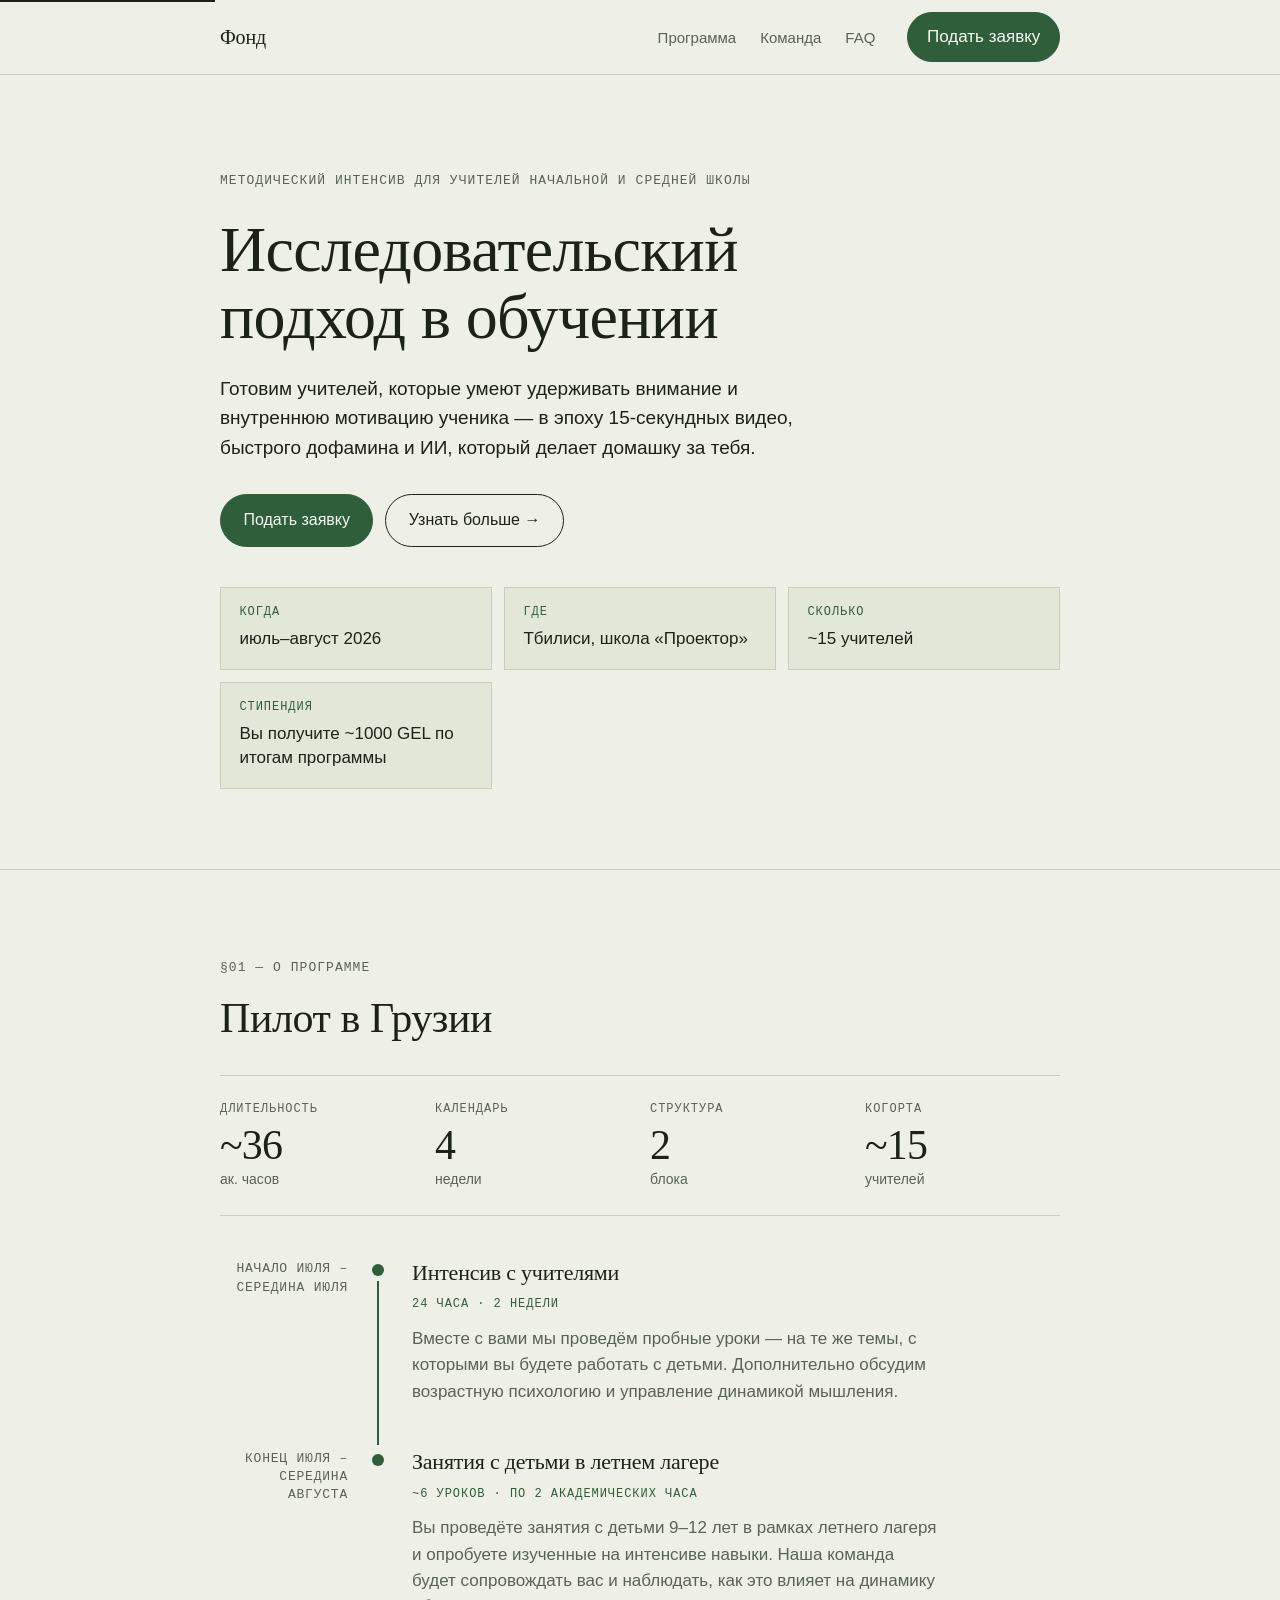
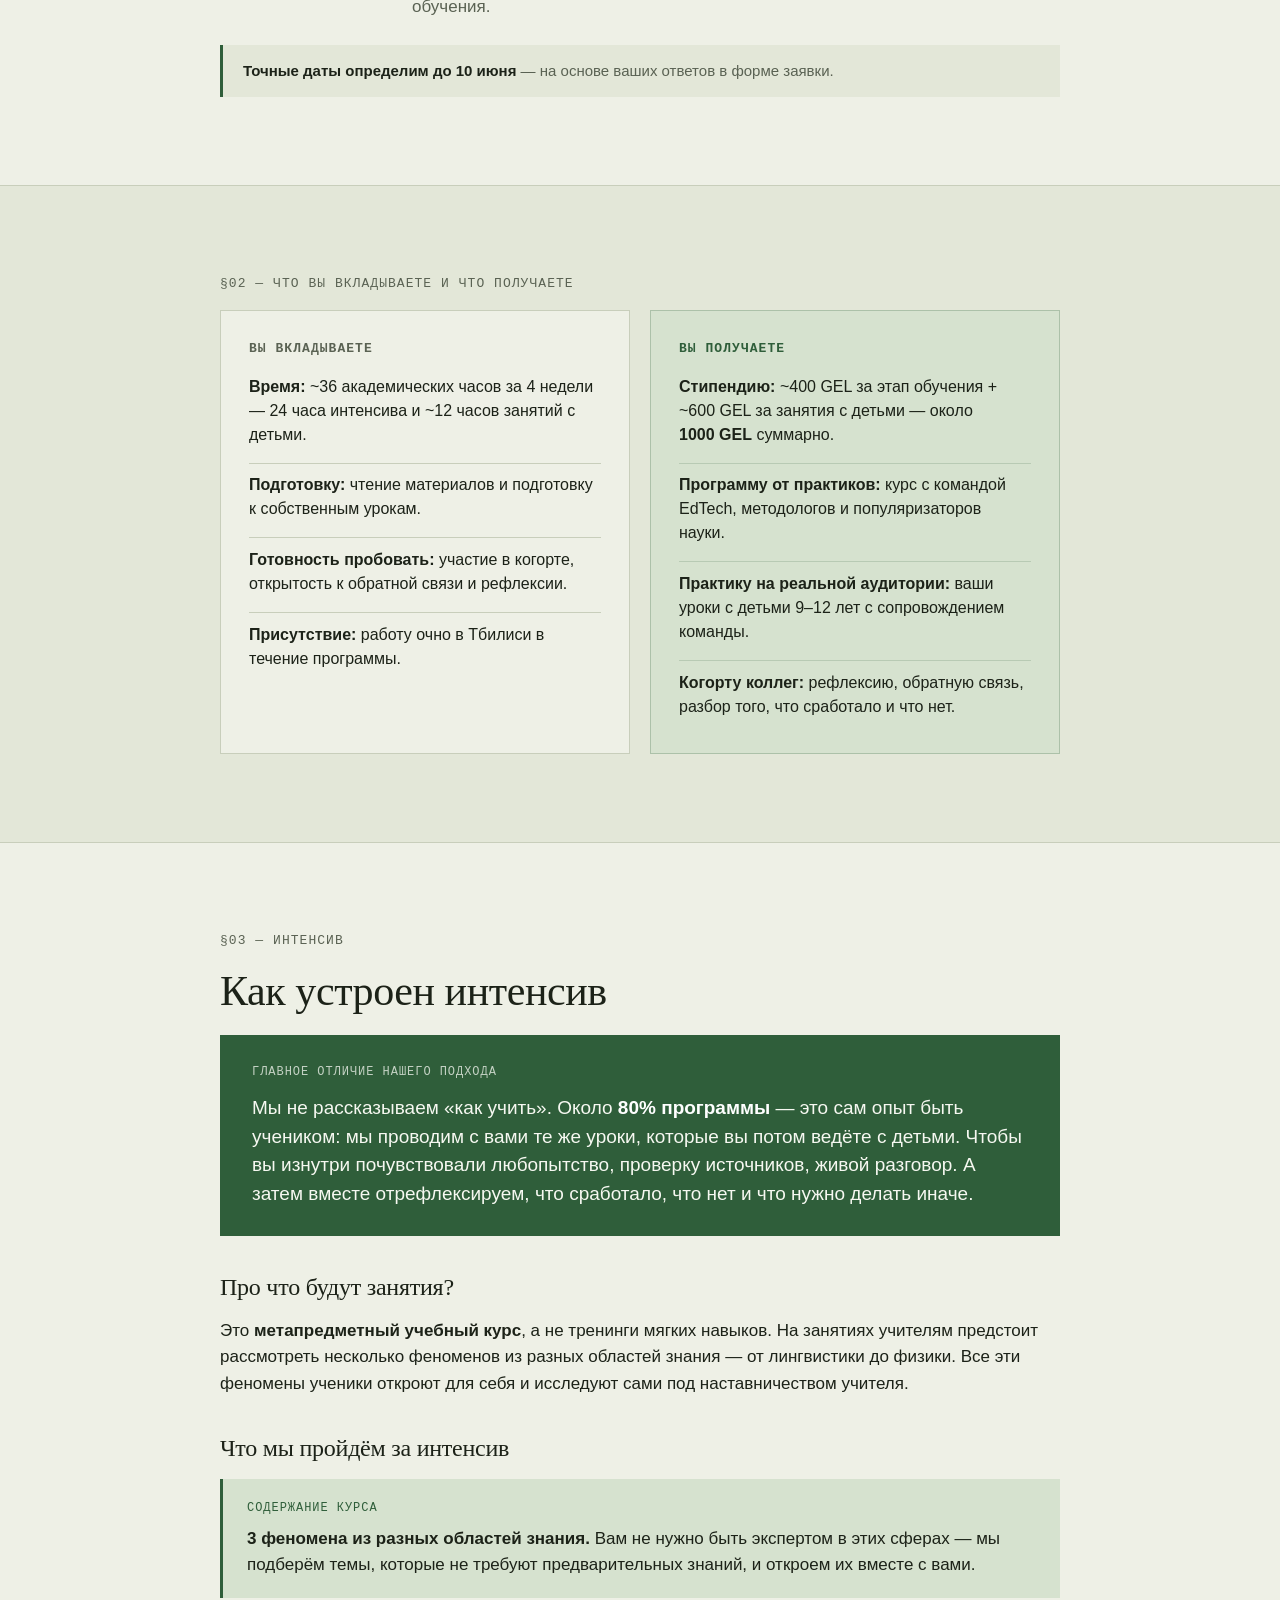
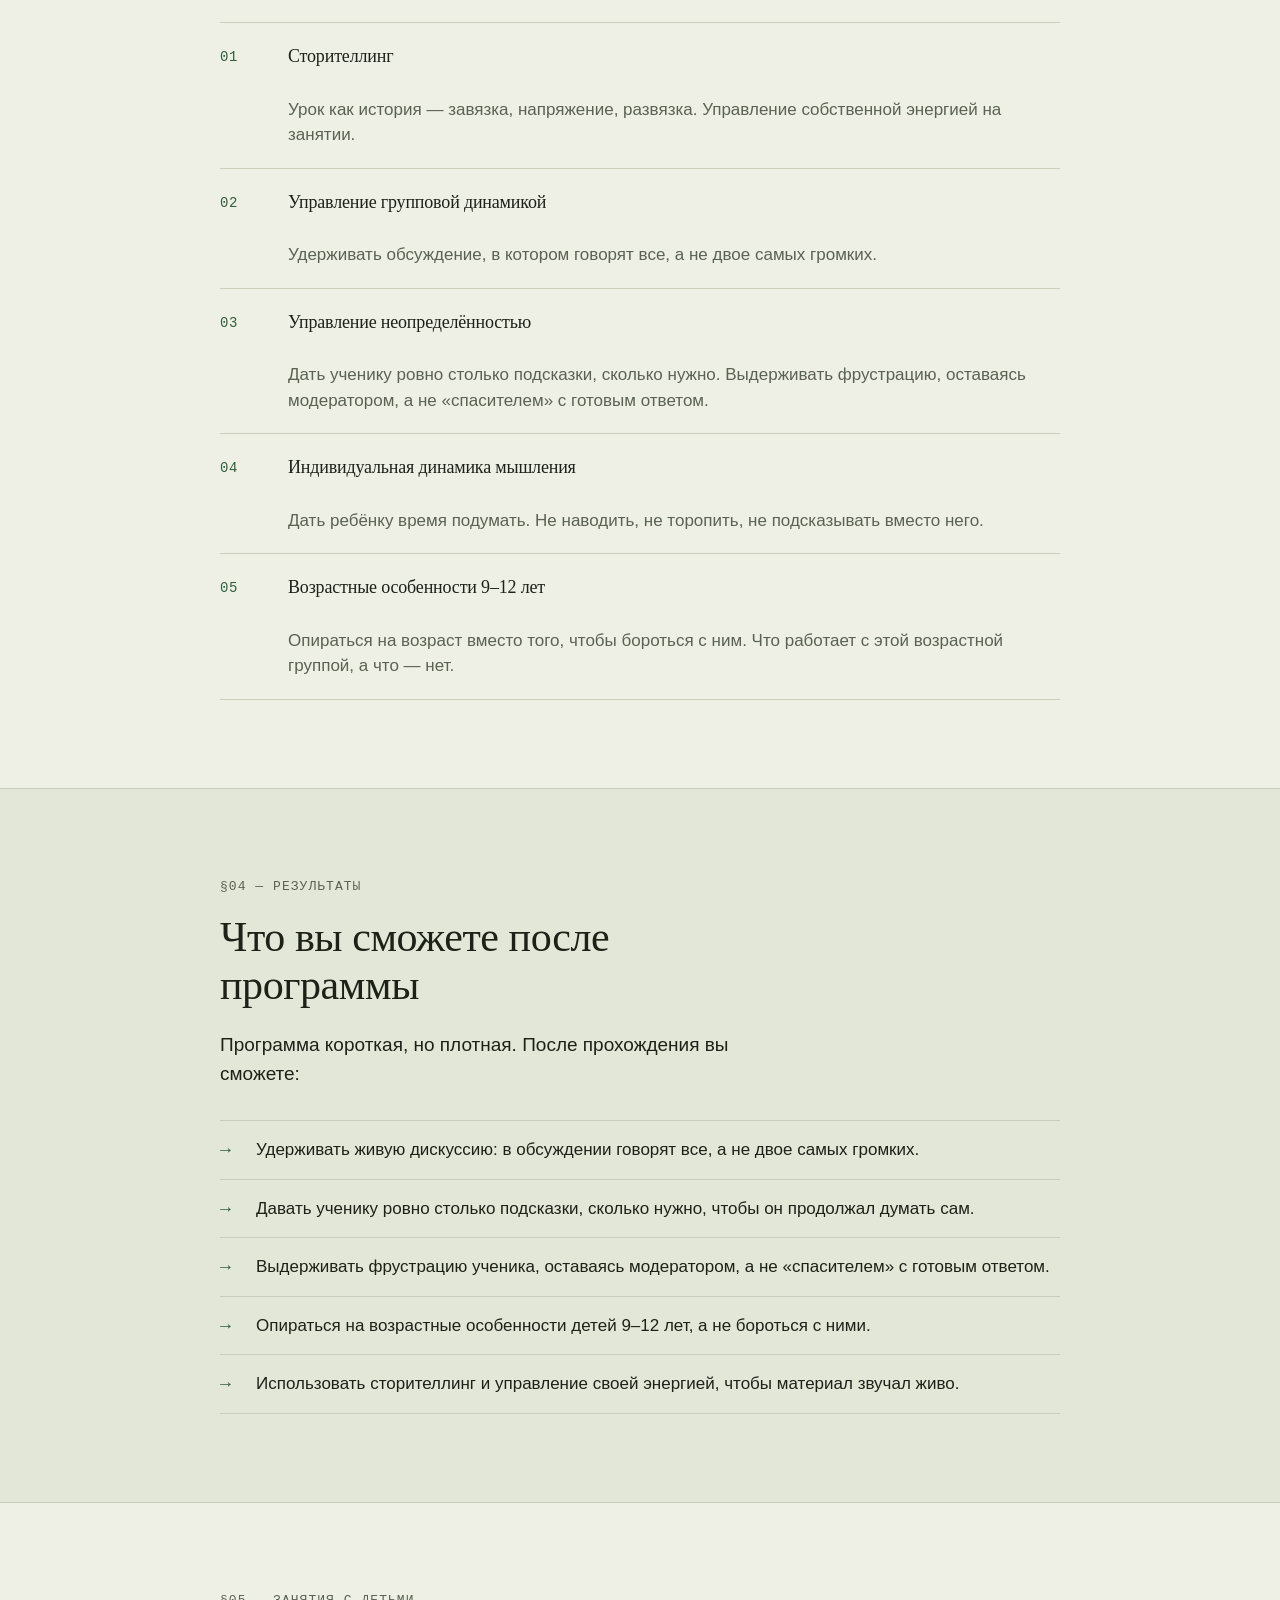
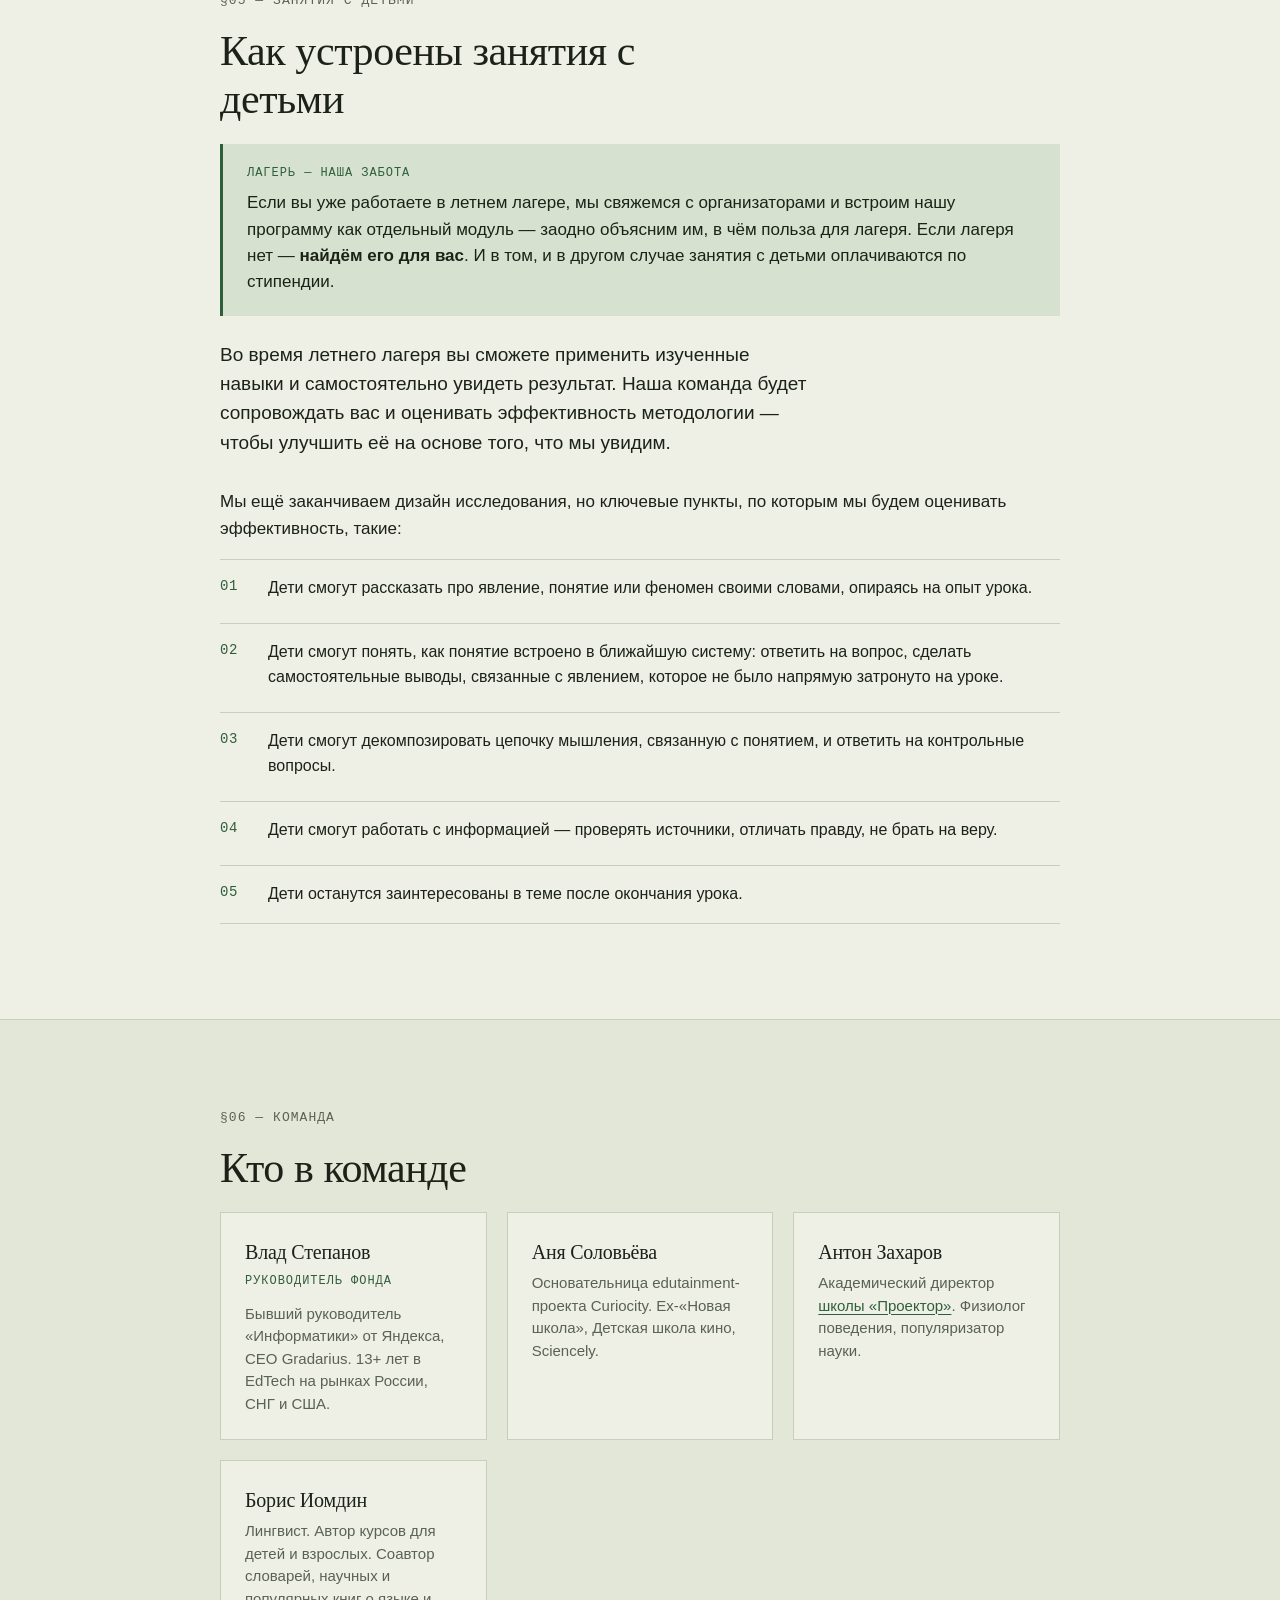
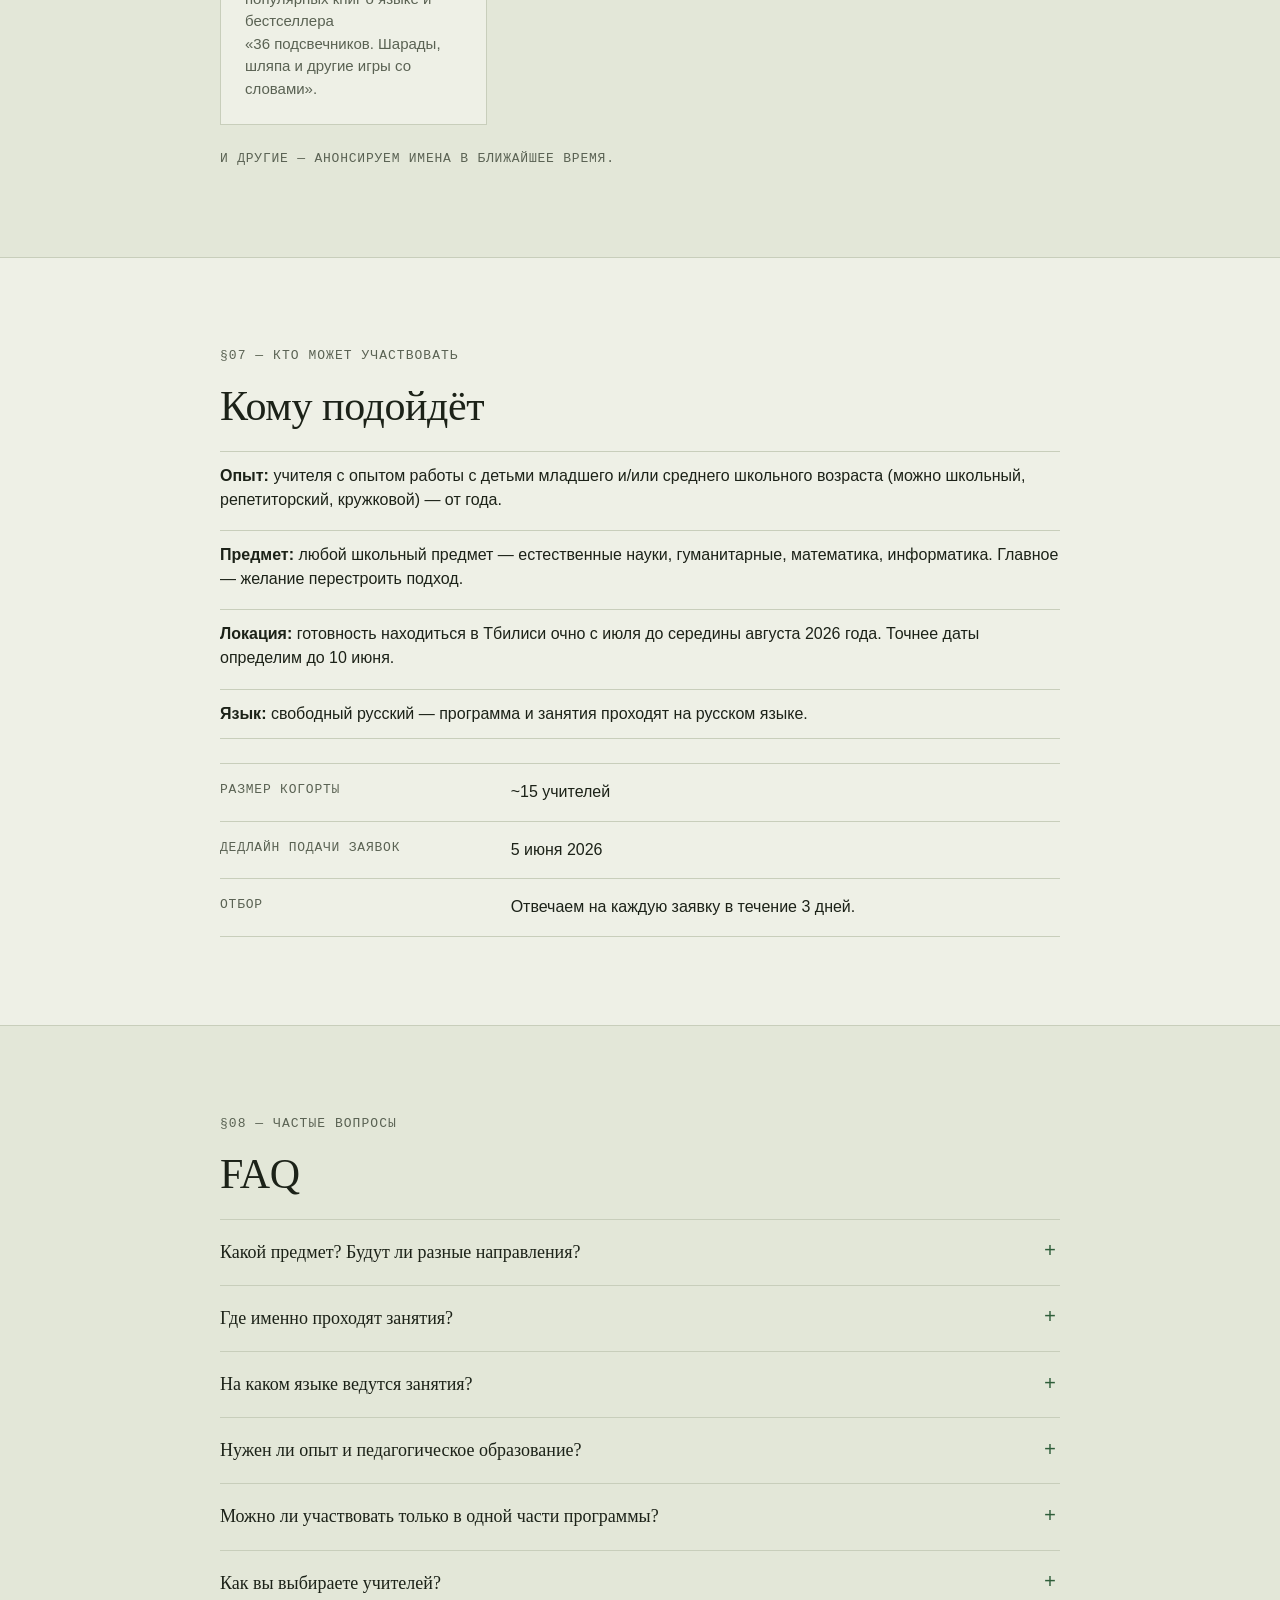
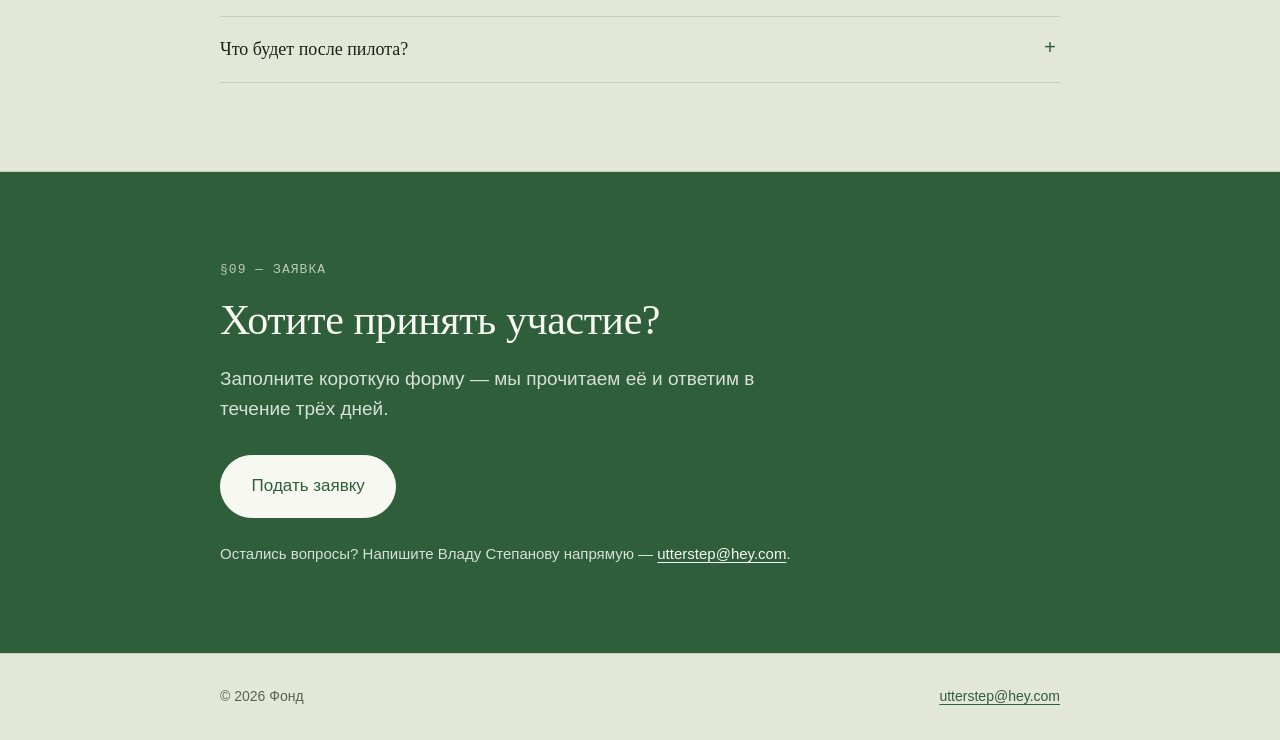
==== index.html @ ae393ac3 "Add /lessons.html A/B variant and tighten the index hero The variant takes a friend-suggested narrat" ====
<!DOCTYPE html>
<html lang="ru">
<head>
  <meta charset="UTF-8">
  <meta name="viewport" content="width=device-width, initial-scale=1.0">
  <title>Летняя пилотная программа для учителей · Тбилиси · 2026</title>
  <meta name="description" content="Пилотная программа фонда для русскоязычных учителей в Грузии: интенсив и работа с детьми 9–12 лет в летнем лагере. Июль–август 2026, Тбилиси. Со стипендией.">

  <!-- TODO: replace example.com with the real domain before launch -->
  <link rel="canonical" href="https://example.com/">
  <meta property="og:title" content="Летняя пилотная программа для учителей · Тбилиси · 2026">
  <meta property="og:description" content="Интенсив и работа с детьми в летнем лагере. Июль–август 2026, Тбилиси. Со стипендией.">
  <meta property="og:type" content="website">
  <meta property="og:url" content="https://example.com/">
  <meta property="og:locale" content="ru_RU">
  <!-- TODO: add og:image url when social-share image is ready -->

  <!-- Bump ?v=… when styles.css or script.js changes, to defeat browser cache -->
  <link rel="stylesheet" href="styles.css?v=2026-05-22-2">
</head>
<body>
  <a class="skip-link" href="#main">Перейти к содержанию</a>

  <header class="site-header" id="top">
    <div class="container site-header__inner">
      <!-- TODO: replace "Фонд" with the real fund name -->
      <a class="brand" href="#top" aria-label="На главную">Фонд</a>
      <nav class="site-nav" aria-label="Разделы страницы">
        <a class="site-nav__link" href="#program">Программа</a>
        <a class="site-nav__link" href="#team">Команда</a>
        <a class="site-nav__link" href="#faq">FAQ</a>
        <a class="btn btn--primary site-nav__cta" data-apply href="https://forms.gle/m8J9WSR4fBe7s9ZJA" target="_blank" rel="noopener">Подать заявку</a>
      </nav>
    </div>
  </header>

  <main id="main">

    <!-- Hero -->
    <section class="hero" aria-labelledby="hero-title">
      <div class="container">
        <p class="hero__eyebrow">Методический интенсив для учителей начальной и средней школы</p>
        <h1 class="hero__title" id="hero-title">Исследовательский подход <span class="nowrap">в обучении</span></h1>
        <p class="hero__lead">
          Готовим учителей, которые умеют удерживать внимание и внутреннюю мотивацию ученика —
          в эпоху 15-секундных видео, быстрого дофамина и ИИ, который делает домашку за тебя.
        </p>

        <div class="hero__actions">
          <a class="btn btn--primary btn--lg" data-apply href="https://forms.gle/m8J9WSR4fBe7s9ZJA" target="_blank" rel="noopener">Подать заявку</a>
          <a class="btn btn--ghost btn--lg" href="#program">Узнать больше →</a>
        </div>
        <ul class="hero__badges" aria-label="Ключевые факты">
          <li><span class="badge-label">Когда</span> июль–август 2026</li>
          <li><span class="badge-label">Где</span> Тбилиси, школа «Проектор»</li>
          <!-- TODO: confirm cohort size -->
          <li><span class="badge-label">Сколько</span> ~15 учителей</li>
          <li><span class="badge-label">Стипендия</span> Вы получите <span class="nowrap">~1000 GEL</span> по итогам программы</li>
        </ul>
      </div>
    </section>

    <!-- §01 — О программе -->
    <section class="section" id="program" aria-labelledby="program-title">
      <div class="container">
        <p class="section-label">§01 — О программе</p>
        <h2 class="section-title" id="program-title">Пилот в Грузии</h2>

        <dl class="stats" aria-label="Основные параметры программы">
          <div class="stat">
            <dt class="stat__label">Длительность</dt>
            <dd class="stat__num">~36</dd>
            <dd class="stat__unit">ак. часов</dd>
          </div>
          <div class="stat">
            <dt class="stat__label">Календарь</dt>
            <dd class="stat__num">4</dd>
            <dd class="stat__unit">недели</dd>
          </div>
          <div class="stat">
            <dt class="stat__label">Структура</dt>
            <dd class="stat__num">2</dd>
            <dd class="stat__unit">блока</dd>
          </div>
          <div class="stat">
            <dt class="stat__label">Когорта</dt>
            <!-- TODO: confirm cohort size -->
            <dd class="stat__num">~15</dd>
            <dd class="stat__unit">учителей</dd>
          </div>
        </dl>

        <div class="timeline" aria-label="Этапы программы">
          <article class="timeline__item">
            <p class="timeline__date">Начало июля&nbsp;–<br>середина июля</p>
            <div class="timeline__marker" aria-hidden="true"></div>
            <div class="timeline__content">
              <h3 class="timeline__title">Интенсив с учителями</h3>
              <p class="timeline__tag">24 часа · 2 недели</p>
              <p class="timeline__desc">
                Вместе с вами мы проведём пробные уроки — на те же темы, с которыми вы будете
                работать с детьми. Дополнительно обсудим возрастную психологию и управление
                динамикой мышления.
              </p>
            </div>
          </article>

          <article class="timeline__item">
            <p class="timeline__date">Конец июля&nbsp;–<br>середина августа</p>
            <div class="timeline__marker" aria-hidden="true"></div>
            <div class="timeline__content">
              <h3 class="timeline__title">Занятия с детьми в летнем лагере</h3>
              <p class="timeline__tag">~6 уроков · по 2 академических часа</p>
              <p class="timeline__desc">
                Вы проведёте занятия с детьми 9–12 лет в рамках летнего лагеря и опробуете
                изученные на интенсиве навыки. Наша команда будет сопровождать вас и наблюдать,
                как это влияет на динамику обучения.
              </p>
            </div>
          </article>
        </div>

        <p class="timeline-note">
          <strong>Точные даты определим до 10 июня</strong> — на основе ваших ответов в форме заявки.
        </p>
      </div>
    </section>

    <!-- §02 — Что вы вкладываете / Что вы получаете -->
    <section class="section section--alt" id="exchange" aria-label="Что вы вкладываете и что получаете">
      <div class="container">
        <p class="section-label">§02 — Что вы вкладываете и что получаете</p>

        <div class="exchange">
          <div class="exchange__col">
            <h3 class="exchange__heading">Вы вкладываете</h3>
            <ul class="exchange__list">
              <li><strong>Время:</strong> ~36 академических часов за 4 недели — 24 часа интенсива и ~12 часов занятий с детьми.</li>
              <li><strong>Подготовку:</strong> чтение материалов и подготовку к собственным урокам.</li>
              <li><strong>Готовность пробовать:</strong> участие в когорте, открытость к обратной связи и рефлексии.</li>
              <li><strong>Присутствие:</strong> работу очно в Тбилиси в течение программы.</li>
            </ul>
          </div>

          <div class="exchange__col exchange__col--accent">
            <h3 class="exchange__heading">Вы получаете</h3>
            <ul class="exchange__list">
              <li><strong>Стипендию:</strong> <span class="nowrap">~400 GEL</span> за этап обучения + <span class="nowrap">~600 GEL</span> за занятия с детьми — около <strong><span class="nowrap">1000 GEL</span></strong> суммарно.</li>
              <li><strong>Программу от практиков:</strong> курс с командой EdTech, методологов и популяризаторов науки.</li>
              <li><strong>Практику на реальной аудитории:</strong> ваши уроки с детьми 9–12 лет с сопровождением команды.</li>
              <li><strong>Когорту коллег:</strong> рефлексию, обратную связь, разбор того, что сработало и что нет.</li>
            </ul>
          </div>
        </div>
      </div>
    </section>

    <!-- §03 — Как устроен интенсив -->
    <section class="section" id="workshops" aria-labelledby="workshops-title">
      <div class="container">
        <p class="section-label">§03 — Интенсив</p>
        <h2 class="section-title" id="workshops-title">Как устроен интенсив</h2>

        <div class="key-distinction">
          <p class="key-distinction__label">Главное отличие нашего подхода</p>
          <p class="key-distinction__body">
            Мы не рассказываем «как учить». Около <strong>80% программы</strong> — это сам опыт
            быть учеником: мы проводим с вами те же уроки, которые вы потом ведёте с детьми.
            Чтобы вы изнутри почувствовали любопытство, проверку источников, живой разговор.
            А затем вместе отрефлексируем, что сработало, что нет и что нужно делать иначе.
          </p>
        </div>

        <h3 class="section-subhead">Про что будут занятия?</h3>
        <p>
          Это <strong>метапредметный учебный курс</strong>, а не тренинги мягких навыков.
          На занятиях учителям предстоит рассмотреть несколько феноменов из разных областей
          знания — от лингвистики до физики. Все эти феномены ученики откроют для себя
          и исследуют сами под наставничеством учителя.
        </p>

        <h3 class="section-subhead">Что мы пройдём за интенсив</h3>

        <aside class="modules-intro" aria-label="Содержание курса">
          <p class="modules-intro__label">Содержание курса</p>
          <p class="modules-intro__body">
            <strong>3 феномена из разных областей знания.</strong> Вам не нужно быть экспертом
            в этих сферах — мы подберём темы, которые не требуют предварительных знаний,
            и откроем их вместе с вами.
          </p>
        </aside>

        <ol class="modules" aria-label="Модули интенсива">
          <li>
            <span class="module__title">Сторителлинг</span>
            <span class="module__desc">Урок как история — завязка, напряжение, развязка. Управление собственной энергией на занятии.</span>
          </li>
          <li>
            <span class="module__title">Управление групповой динамикой</span>
            <span class="module__desc">Удерживать обсуждение, в котором говорят все, а не двое самых громких.</span>
          </li>
          <li>
            <span class="module__title">Управление неопределённостью</span>
            <span class="module__desc">Дать ученику ровно столько подсказки, сколько нужно. Выдерживать фрустрацию, оставаясь модератором, а не «спасителем» с готовым ответом.</span>
          </li>
          <li>
            <span class="module__title">Индивидуальная динамика мышления</span>
            <span class="module__desc">Дать ребёнку время подумать. Не наводить, не торопить, не подсказывать вместо него.</span>
          </li>
          <li>
            <span class="module__title">Возрастные особенности 9–12 лет</span>
            <span class="module__desc">Опираться на возраст вместо того, чтобы бороться с ним. Что работает с этой возрастной группой, а что — нет.</span>
          </li>
        </ol>
      </div>
    </section>

    <!-- §04 — Результаты -->
    <section class="section section--alt" id="outcomes" aria-labelledby="outcomes-title">
      <div class="container">
        <p class="section-label">§04 — Результаты</p>
        <h2 class="section-title" id="outcomes-title">Что вы сможете после программы</h2>

        <p class="section-lead">
          Программа короткая, но плотная. После прохождения вы сможете:
        </p>

        <ul class="outcomes" aria-label="Результаты программы">
          <li>Удерживать живую дискуссию: в обсуждении говорят все, а не двое самых громких.</li>
          <li>Давать ученику ровно столько подсказки, сколько нужно, чтобы он продолжал думать сам.</li>
          <li>Выдерживать фрустрацию ученика, оставаясь модератором, а не «спасителем» с готовым ответом.</li>
          <li>Опираться на возрастные особенности детей 9–12 лет, а не бороться с ними.</li>
          <li>Использовать сторителлинг и управление своей энергией, чтобы материал звучал живо.</li>
        </ul>
      </div>
    </section>

    <!-- §05 — Как устроены занятия с детьми -->
    <section class="section" id="camp" aria-labelledby="camp-title">
      <div class="container">
        <p class="section-label">§05 — Занятия с детьми</p>
        <h2 class="section-title" id="camp-title">Как устроены занятия с детьми</h2>

        <aside class="modules-intro" aria-label="Лагерь — наша забота">
          <p class="modules-intro__label">Лагерь — наша забота</p>
          <p class="modules-intro__body">
            Если вы уже работаете в летнем лагере, мы свяжемся с организаторами и встроим
            нашу программу как отдельный модуль — заодно объясним им, в чём польза для лагеря.
            Если лагеря нет — <strong>найдём его для вас</strong>. И в том, и в другом случае
            занятия с детьми оплачиваются по стипендии.
          </p>
        </aside>

        <p class="section-lead">
          Во время летнего лагеря вы сможете применить изученные навыки и самостоятельно
          увидеть результат.
          Наша команда будет сопровождать вас и оценивать эффективность методологии — чтобы
          улучшить её на основе того, что мы увидим.
        </p>

        <p class="paragraph-lead">
          Мы ещё заканчиваем дизайн исследования, но ключевые пункты, по которым мы будем
          оценивать эффективность, такие:
        </p>

        <ol class="criteria">
          <li>
            Дети смогут рассказать про явление, понятие или феномен своими словами, опираясь
            на опыт урока.
          </li>
          <li>
            Дети смогут понять, как понятие встроено в ближайшую систему: ответить на вопрос,
            сделать самостоятельные выводы, связанные с явлением, которое не было напрямую
            затронуто на уроке.
          </li>
          <li>
            Дети смогут декомпозировать цепочку мышления, связанную с понятием, и ответить
            на контрольные вопросы.
          </li>
          <li>
            Дети смогут работать с информацией — проверять источники, отличать правду,
            не брать на веру.
          </li>
          <li>Дети останутся заинтересованы в теме после окончания урока.</li>
        </ol>
      </div>
    </section>

    <!-- §06 — Кто в команде -->
    <section class="section section--alt" id="team" aria-labelledby="team-title">
      <div class="container">
        <p class="section-label">§06 — Команда</p>
        <h2 class="section-title" id="team-title">Кто в команде</h2>

        <div class="team">
          <article class="team-card">
            <h3 class="team-card__name">Влад Степанов</h3>
            <p class="team-card__role">Руководитель фонда</p>
            <p class="team-card__bio">
              Бывший руководитель «Информатики» от Яндекса, CEO Gradarius. 13+ лет в EdTech
              на рынках России, СНГ и США.
            </p>
          </article>

          <article class="team-card">
            <h3 class="team-card__name">Аня Соловьёва</h3>
            <p class="team-card__bio">
              Основательница edutainment-проекта Curiocity. Ex-«Новая школа», Детская школа кино,
              Sciencely.
            </p>
          </article>

          <article class="team-card">
            <h3 class="team-card__name">Антон Захаров</h3>
            <p class="team-card__bio">
              Академический директор <a class="link" href="https://www.projector-school.ge/" target="_blank" rel="noopener">школы «Проектор»</a>. Физиолог поведения, популяризатор науки.
            </p>
          </article>

          <article class="team-card">
            <h3 class="team-card__name">Борис Иомдин</h3>
            <p class="team-card__bio">
              Лингвист. Автор курсов для детей и взрослых. Соавтор словарей, научных и популярных
              книг о языке и бестселлера «<span class="nowrap">36 подсвечников</span>. Шарады, шляпа и другие игры со словами».
            </p>
          </article>
        </div>

        <p class="team-note">
          И другие — анонсируем имена в ближайшее время.
        </p>
      </div>
    </section>

    <!-- §07 — Кто может участвовать -->
    <section class="section" id="eligibility" aria-labelledby="eligibility-title">
      <div class="container">
        <p class="section-label">§07 — Кто может участвовать</p>
        <h2 class="section-title" id="eligibility-title">Кому подойдёт</h2>

        <!-- TODO: replace placeholder eligibility criteria with the final wording -->
        <ul class="topics">
          <li><strong>Опыт:</strong> учителя с опытом работы с детьми младшего и/или среднего школьного возраста (можно школьный, репетиторский, кружковой) — от года.</li>
          <li><strong>Предмет:</strong> любой школьный предмет — естественные науки, гуманитарные, математика, информатика. Главное — желание перестроить подход.</li>
          <li><strong>Локация:</strong> готовность находиться в Тбилиси очно с июля до середины августа 2026 года. Точнее даты определим до 10 июня.</li>
          <li><strong>Язык:</strong> свободный русский — программа и занятия проходят на русском языке.</li>
        </ul>

        <dl class="facts">
          <div class="facts__row">
            <dt>Размер когорты</dt>
            <!-- TODO: confirm cohort size -->
            <dd>~15 учителей</dd>
          </div>
          <div class="facts__row">
            <dt>Дедлайн подачи заявок</dt>
            <!-- TODO: confirm deadline date -->
            <dd>5 июня 2026</dd>
          </div>
          <div class="facts__row">
            <dt>Отбор</dt>
            <dd>Отвечаем на каждую заявку в течение 3 дней.</dd>
          </div>
        </dl>
      </div>
    </section>

    <!-- §08 — FAQ -->
    <section class="section section--alt" id="faq" aria-labelledby="faq-title">
      <div class="container">
        <p class="section-label">§08 — Частые вопросы</p>
        <h2 class="section-title" id="faq-title">FAQ</h2>

        <div class="faq">
          <!-- TODO: replace placeholder FAQ answers with real answers -->
          <details class="faq__item">
            <summary>Какой предмет? Будут ли разные направления?</summary>
            <p>
              Мы открыты к учителям разных предметов — естественных и гуманитарных. На пилоте
              мы сосредоточимся на нескольких темах, которые подходят детям 9–12 лет; точный
              список тем сообщим до начала программы.
            </p>
          </details>

          <details class="faq__item">
            <summary>Где именно проходят занятия?</summary>
            <p>
              Интенсив проходит в <a class="link" href="https://www.projector-school.ge/" target="_blank" rel="noopener">школе «Проектор»</a> в Тбилиси —
              команда школы поддерживает наш пилот и приютила его в своих помещениях, за что мы
              им очень благодарны.
            </p>
          </details>

          <details class="faq__item">
            <summary>На каком языке ведутся занятия?</summary>
            <p>
              Интенсив и занятия с детьми проходят на русском языке. Свободного владения русским
              достаточно — знание грузинского или английского не требуется.
            </p>
          </details>

          <details class="faq__item">
            <summary>Нужен ли опыт и педагогическое образование?</summary>
            <p>
              Педагогический диплом не обязателен. Нам важнее реальный опыт работы с детьми
              младшего и/или среднего школьного возраста — в школе, в репетиторстве, в кружках
              или летних лагерях.
            </p>
          </details>

          <details class="faq__item">
            <summary>Можно ли участвовать только в одной части программы?</summary>
            <p>
              Нет. Интенсив и занятия в лагере — единая программа: на интенсиве вы готовитесь,
              в лагере применяете и получаете обратную связь от команды. Поэтому участие
              в обеих частях обязательно.
            </p>
          </details>

          <details class="faq__item">
            <summary>Как вы выбираете учителей?</summary>
            <p>
              Мы читаем все заявки и отвечаем в течение трёх дней. С частью кандидатов проводим
              короткое онлайн-знакомство. Решение по составу когорты сообщаем индивидуально.
            </p>
          </details>

          <details class="faq__item">
            <summary>Что будет после пилота?</summary>
            <p>
              По итогам пилота мы дорабатываем методологию и публикуем краткий отчёт. Учителям
              из пилотной когорты мы первым делом рассказываем о следующих программах фонда
              и возможностях продолжить сотрудничество.
            </p>
          </details>
        </div>
      </div>
    </section>

    <!-- §09 — Apply -->
    <section class="section section--apply" id="apply" aria-labelledby="apply-title">
      <div class="container">
        <p class="section-label">§09 — Заявка</p>
        <h2 class="section-title" id="apply-title">Хотите принять участие?</h2>
        <p class="section-lead">
          Заполните короткую форму — мы прочитаем её и ответим в течение трёх дней.
        </p>
        <p class="apply__actions">
          <a class="btn btn--primary btn--xl" data-apply href="https://forms.gle/m8J9WSR4fBe7s9ZJA" target="_blank" rel="noopener">Подать заявку</a>
        </p>
        <p class="apply__contact">
          Остались вопросы? Напишите Владу Степанову напрямую — <a class="link" href="mailto:utterstep@hey.com">utterstep@hey.com</a>.
        </p>
      </div>
    </section>
  </main>

  <a class="sticky-cta" data-apply href="https://forms.gle/m8J9WSR4fBe7s9ZJA" target="_blank" rel="noopener" aria-label="Подать заявку">
    Подать заявку
  </a>

  <footer class="site-footer">
    <div class="container site-footer__inner">
      <!-- TODO: replace "Фонд" with the real fund name -->
      <p>© 2026 Фонд</p>
      <p><a class="link" href="mailto:utterstep@hey.com">utterstep@hey.com</a></p>
    </div>
  </footer>

  <script src="script.js?v=2026-05-21-1"></script>
</body>
</html>
---- styles.css ----
:root {
  --bg: #eef0e6;
  --bg-alt: #e3e7d8;
  --bg-deep: #d6dcc6;
  --ink: #1c2218;
  --ink-muted: #5a6253;
  --accent: #2f5e3a;
  --accent-hover: #244a2c;
  --accent-soft: #d6e2cf;
  --rule: #c8cebb;
  --shadow: 0 1px 0 rgba(28, 34, 24, 0.06);
  --max-width: 920px;
  --side-pad: clamp(1.25rem, 5vw, 2.5rem);
  --radius: 0;

  --font-serif: "Charter", "Iowan Old Style", "Georgia", "Noto Serif", serif;
  --font-sans: -apple-system, BlinkMacSystemFont, "Segoe UI", "Inter", "Helvetica Neue", Arial, sans-serif;
  --font-mono: ui-monospace, "SF Mono", "JetBrains Mono", Menlo, Consolas, monospace;
}

*,
*::before,
*::after { box-sizing: border-box; }

html { -webkit-text-size-adjust: 100%; }

body {
  margin: 0;
  background: var(--bg);
  color: var(--ink);
  font-family: var(--font-sans);
  font-size: clamp(1rem, 0.95rem + 0.2vw, 1.0625rem);
  line-height: 1.55;
  -webkit-font-smoothing: antialiased;
  text-rendering: optimizeLegibility;
}

img, svg { max-width: 100%; display: block; }

a { color: inherit; }

h1, h2, h3 {
  font-family: var(--font-serif);
  font-weight: 500;
  letter-spacing: -0.01em;
  margin: 0;
  color: var(--ink);
}

p { margin: 0 0 1em; }
p:last-child { margin-bottom: 0; }

ul, ol { margin: 0 0 1em; padding-left: 1.25em; }
li { margin-bottom: 0.4em; }

strong { font-weight: 600; color: var(--ink); }

/* Skip link */
.skip-link {
  position: absolute;
  top: -40px;
  left: 0;
  background: var(--ink);
  color: var(--bg);
  padding: 0.5rem 1rem;
  text-decoration: none;
  z-index: 100;
}
.skip-link:focus { top: 0; }

/* Container */
.container {
  max-width: var(--max-width);
  margin: 0 auto;
  padding-left: var(--side-pad);
  padding-right: var(--side-pad);
}

/* Header */
.site-header {
  position: sticky;
  top: 0;
  z-index: 10;
  background: var(--bg);
  border-bottom: 1px solid var(--rule);
  backdrop-filter: saturate(180%) blur(8px);
  -webkit-backdrop-filter: saturate(180%) blur(8px);
}

.site-header__inner {
  display: flex;
  align-items: center;
  justify-content: space-between;
  gap: 1.5rem;
  min-height: 64px;
  padding-top: 0.75rem;
  padding-bottom: 0.75rem;
}

.brand {
  font-family: var(--font-serif);
  font-size: 1.25rem;
  font-weight: 500;
  letter-spacing: -0.01em;
  text-decoration: none;
  color: var(--ink);
}

.site-nav {
  display: flex;
  align-items: center;
  gap: 1.5rem;
}

.site-nav__link {
  text-decoration: none;
  color: var(--ink-muted);
  font-size: 0.9375rem;
  transition: color 0.15s ease;
}
.site-nav__link:hover,
.site-nav__link:focus-visible { color: var(--ink); }

.site-nav__cta { margin-left: 0.5rem; }

/* Buttons */
.btn {
  display: inline-flex;
  align-items: center;
  justify-content: center;
  gap: 0.4em;
  padding: 0.65em 1.1em;
  font: inherit;
  font-weight: 500;
  text-decoration: none;
  border: 1px solid transparent;
  border-radius: 999px;
  cursor: pointer;
  transition: background 0.15s ease, color 0.15s ease, border-color 0.15s ease, transform 0.05s ease;
  white-space: nowrap;
}
.btn:active { transform: translateY(1px); }

.btn--primary {
  background: var(--accent);
  color: #f6f8f1;
  border-color: var(--accent);
}
.btn--primary:hover,
.btn--primary:focus-visible {
  background: var(--accent-hover);
  border-color: var(--accent-hover);
  color: #fff;
}

.btn--ghost {
  background: transparent;
  color: var(--ink);
  border-color: var(--ink);
}
.btn--ghost:hover,
.btn--ghost:focus-visible {
  background: var(--ink);
  color: var(--bg);
}

.btn--lg {
  padding: 0.8em 1.4em;
  font-size: 1rem;
}
.btn--xl {
  padding: 1em 1.8em;
  font-size: 1.0625rem;
}

/* Focus ring */
a:focus-visible,
button:focus-visible,
summary:focus-visible {
  outline: 2px solid var(--accent);
  outline-offset: 3px;
  border-radius: 2px;
}
.btn:focus-visible { outline-offset: 3px; }

/* Hero */
.hero {
  padding: clamp(3rem, 8vw, 6rem) 0 clamp(3rem, 7vw, 5rem);
  border-bottom: 1px solid var(--rule);
}

.hero__eyebrow {
  font-family: var(--font-mono);
  font-size: 0.8125rem;
  text-transform: uppercase;
  letter-spacing: 0.08em;
  color: var(--ink-muted);
  margin-bottom: 1.5rem;
}

.hero__title {
  font-size: clamp(2.25rem, 5.5vw, 4rem);
  line-height: 1.05;
  margin-bottom: 1.5rem;
  max-width: 18ch;
  text-wrap: balance;
}

.hero__lead {
  font-size: clamp(1.0625rem, 1rem + 0.4vw, 1.1875rem);
  line-height: 1.55;
  max-width: 56ch;
  margin-bottom: 1rem;
}
.hero__lead--muted { color: var(--ink-muted); }

.hero__actions {
  display: flex;
  flex-wrap: wrap;
  gap: 0.75rem;
  margin: 2rem 0 2.5rem;
}

.hero__badges {
  list-style: none;
  padding: 0;
  margin: 2rem 0 0;
  display: grid;
  grid-template-columns: repeat(auto-fit, minmax(230px, 1fr));
  gap: 0.75rem;
}
.hero__badges li {
  margin: 0;
  padding: 1rem 1.15rem 1.15rem;
  background: var(--bg-alt);
  border: 1px solid var(--rule);
  font-size: 1.0625rem;
  line-height: 1.4;
  color: var(--ink);
}
.badge-label {
  display: block;
  font-family: var(--font-mono);
  text-transform: uppercase;
  letter-spacing: 0.08em;
  font-size: 0.75rem;
  color: var(--accent);
  margin-bottom: 0.4rem;
}

/* Sections */
.section {
  padding: clamp(3.5rem, 8vw, 5.5rem) 0;
  border-bottom: 1px solid var(--rule);
}
.section--alt { background: var(--bg-alt); }
.section--part-intro {
  background: var(--bg-deep);
  padding-top: clamp(3rem, 7vw, 4.5rem);
  padding-bottom: clamp(2.5rem, 6vw, 4rem);
}
.section--part-intro .section-label {
  color: var(--accent);
  font-size: 0.875rem;
}
.section--part-intro .section-title {
  font-size: clamp(2rem, 1.6rem + 1.8vw, 3rem);
}

.section-label {
  font-family: var(--font-mono);
  font-size: 0.8125rem;
  text-transform: uppercase;
  letter-spacing: 0.08em;
  color: var(--ink-muted);
  margin-bottom: 1rem;
}

.section-title {
  font-size: clamp(1.75rem, 1.4rem + 1.6vw, 2.625rem);
  line-height: 1.15;
  margin-bottom: 1.25rem;
  max-width: 22ch;
}

.section-lead {
  font-size: clamp(1.0625rem, 1rem + 0.3vw, 1.1875rem);
  color: var(--ink);
  max-width: 56ch;
  margin-bottom: 2rem;
}

.paragraph-lead {
  font-weight: 500;
  margin-top: 1.5rem;
}

.section-subhead {
  font-family: var(--font-serif);
  font-size: clamp(1.25rem, 1.1rem + 0.6vw, 1.5rem);
  font-weight: 500;
  letter-spacing: -0.01em;
  line-height: 1.25;
  margin: 2.25rem 0 1rem;
  color: var(--ink);
}

.nowrap { white-space: nowrap; }

/* Stats strip */
.stats {
  display: grid;
  grid-template-columns: repeat(auto-fit, minmax(140px, 1fr));
  gap: 1.25rem;
  margin: 2rem 0 0;
  padding: 1.5rem 0;
  border-top: 1px solid var(--rule);
  border-bottom: 1px solid var(--rule);
}
.stat {
  display: flex;
  flex-direction: column;
  gap: 0.15rem;
}
.stat__label {
  font-family: var(--font-mono);
  font-size: 0.75rem;
  text-transform: uppercase;
  letter-spacing: 0.08em;
  color: var(--ink-muted);
  margin: 0;
  order: 1;
}
.stat__num {
  font-family: var(--font-serif);
  font-size: clamp(1.875rem, 1.5rem + 1.4vw, 2.75rem);
  font-weight: 500;
  line-height: 1;
  letter-spacing: -0.02em;
  color: var(--ink);
  margin: 0.25rem 0 0;
  order: 2;
}
.stat__unit {
  font-size: 0.875rem;
  color: var(--ink-muted);
  margin: 0;
  order: 3;
}

/* Timeline (program phases) */
.timeline {
  margin: 2.5rem 0 0;
}
.timeline__item {
  display: grid;
  grid-template-columns: 9rem 1.75rem 1fr;
  grid-template-areas: "date marker content";
  padding-bottom: 2.5rem;
}
.timeline__item:last-child { padding-bottom: 0; }

.timeline__date {
  grid-area: date;
  text-align: right;
  padding: 0.3rem 1rem 0 0;
  font-family: var(--font-mono);
  font-size: 0.8125rem;
  text-transform: uppercase;
  letter-spacing: 0.06em;
  color: var(--ink-muted);
  line-height: 1.4;
  margin: 0;
}

.timeline__marker {
  grid-area: marker;
  position: relative;
}
.timeline__marker::before {
  content: "";
  position: absolute;
  left: 50%;
  top: 0.55rem;
  width: 12px;
  height: 12px;
  background: var(--accent);
  border-radius: 50%;
  transform: translateX(-50%);
  z-index: 1;
}
.timeline__marker::after {
  content: "";
  position: absolute;
  left: 50%;
  top: 1.6rem;
  bottom: -2.5rem;
  width: 2px;
  background: var(--accent);
  transform: translateX(-50%);
}
.timeline__item:last-child .timeline__marker::after { display: none; }

.timeline__content {
  grid-area: content;
  padding-left: 1.25rem;
}
.timeline__title {
  font-family: var(--font-serif);
  font-size: 1.375rem;
  font-weight: 500;
  letter-spacing: -0.01em;
  margin: 0 0 0.35rem;
  color: var(--ink);
}
.timeline__tag {
  font-family: var(--font-mono);
  font-size: 0.75rem;
  text-transform: uppercase;
  letter-spacing: 0.08em;
  color: var(--accent);
  margin: 0 0 0.75rem;
}
.timeline__desc {
  color: var(--ink-muted);
  line-height: 1.55;
  max-width: 56ch;
  margin: 0;
}

.timeline-note {
  margin: 1.5rem 0 0;
  padding: 0.9rem 1.25rem;
  font-size: 0.9375rem;
  color: var(--ink-muted);
  background: var(--bg-alt);
  border-left: 3px solid var(--accent);
  line-height: 1.55;
}
.timeline-note strong { color: var(--ink); }

@media (max-width: 720px) {
  .timeline__item {
    grid-template-columns: 1.75rem 1fr;
    grid-template-areas:
      "marker date"
      "marker content";
    column-gap: 0;
  }
  .timeline__date {
    text-align: left;
    padding: 0 0 0.5rem 0;
  }
  .timeline__content { padding-left: 0.5rem; }
  .timeline__date br { display: none; }
}

/* Format facts strip (lessons.html) */
.format-facts {
  display: grid;
  grid-template-columns: repeat(auto-fit, minmax(200px, 1fr));
  gap: 1rem;
  margin: 1.5rem 0 1.5rem;
  padding: 0;
}
.format-facts__tile {
  padding: 1.25rem 1.25rem 1.35rem;
  background: var(--bg);
  border: 1px solid var(--rule);
  display: flex;
  flex-direction: column;
  gap: 0.35rem;
  margin: 0;
}
.section--alt .format-facts__tile { background: var(--bg); }
.format-facts__label {
  font-family: var(--font-mono);
  font-size: 0.75rem;
  text-transform: uppercase;
  letter-spacing: 0.08em;
  color: var(--accent);
  margin: 0;
}
.format-facts__value {
  font-family: var(--font-serif);
  font-size: clamp(1.25rem, 1.05rem + 0.6vw, 1.5rem);
  font-weight: 500;
  letter-spacing: -0.01em;
  line-height: 1.1;
  color: var(--ink);
  margin: 0;
}
.format-facts__note {
  font-size: 0.875rem;
  color: var(--ink-muted);
  line-height: 1.4;
  margin: 0;
}

/* Cards */
.cards {
  display: grid;
  gap: 1.25rem;
  grid-template-columns: repeat(auto-fit, minmax(280px, 1fr));
  margin-top: 1rem;
}

.card {
  background: var(--bg);
  border: 1px solid var(--rule);
  padding: 1.75rem;
  box-shadow: var(--shadow);
}
.section--alt .card { background: var(--bg); }

.card__tag {
  font-family: var(--font-mono);
  font-size: 0.75rem;
  text-transform: uppercase;
  letter-spacing: 0.08em;
  color: var(--accent);
  margin-bottom: 0.75rem;
}
.card__title {
  font-size: 1.375rem;
  margin-bottom: 0.75rem;
}

/* Exchange / two-column */
.exchange {
  display: grid;
  gap: 1.25rem;
  grid-template-columns: repeat(auto-fit, minmax(280px, 1fr));
  margin-top: 1rem;
}

.exchange__col {
  background: var(--bg);
  border: 1px solid var(--rule);
  padding: 1.75rem;
}
.exchange__col--accent {
  background: var(--accent-soft);
  border-color: color-mix(in srgb, var(--accent) 25%, transparent);
}

.exchange__heading {
  font-family: var(--font-mono);
  text-transform: uppercase;
  letter-spacing: 0.08em;
  font-size: 0.8125rem;
  font-weight: 600;
  margin-bottom: 1rem;
  color: var(--ink-muted);
}
.exchange__col--accent .exchange__heading { color: var(--accent); }

.exchange__list {
  list-style: none;
  padding: 0;
  margin: 0;
}
.exchange__list li {
  padding: 0.6rem 0;
  border-top: 1px solid var(--rule);
  font-size: 1rem;
  line-height: 1.5;
}
.exchange__list li:first-child { border-top: 0; padding-top: 0; }
.exchange__list li:last-child { padding-bottom: 0; }
.exchange__col--accent .exchange__list li {
  border-top-color: color-mix(in srgb, var(--accent) 18%, transparent);
}

/* Callout */
.callout {
  display: block;
  border-left: 3px solid var(--accent);
  padding: 0.5rem 0 0.5rem 1.25rem;
  margin: 0 0 1.5rem;
  font-size: 1.125rem;
  color: var(--ink);
}

/* Hero distinguishing block */
.hero-distinct {
  margin: 1.5rem 0 2rem;
  padding: 1.25rem 1.5rem;
  border-left: 3px solid var(--accent);
  background: var(--accent-soft);
  max-width: 60ch;
}
.hero-distinct__label {
  font-family: var(--font-mono);
  font-size: 0.75rem;
  text-transform: uppercase;
  letter-spacing: 0.08em;
  color: var(--accent);
  margin-bottom: 0.5rem;
}
.hero-distinct__body {
  font-size: 1.0625rem;
  line-height: 1.55;
  margin: 0;
  color: var(--ink);
}

/* Key distinction block (in §03) */
.key-distinction {
  margin: 1rem 0 2rem;
  padding: 1.75rem 2rem;
  background: var(--accent);
  color: #f6f8f1;
  border-radius: 0;
}
.key-distinction__label {
  font-family: var(--font-mono);
  font-size: 0.75rem;
  text-transform: uppercase;
  letter-spacing: 0.08em;
  color: rgba(246, 248, 241, 0.75);
  margin-bottom: 0.75rem;
}
.key-distinction__body {
  font-size: clamp(1.0625rem, 1rem + 0.3vw, 1.1875rem);
  line-height: 1.5;
  margin: 0;
  color: #f6f8f1;
}
.key-distinction strong { color: #fff; }

/* Topic / criteria lists */
.topics {
  list-style: none;
  padding: 0;
  margin: 1rem 0 0;
}
.topics li {
  padding: 0.75rem 0;
  border-top: 1px solid var(--rule);
  font-size: 1rem;
  line-height: 1.5;
}
.topics li:last-child { border-bottom: 1px solid var(--rule); }

.modules-intro {
  margin: 1rem 0 1.5rem;
  padding: 1.25rem 1.5rem;
  background: var(--accent-soft);
  border-left: 3px solid var(--accent);
}
.modules-intro__label {
  font-family: var(--font-mono);
  font-size: 0.75rem;
  text-transform: uppercase;
  letter-spacing: 0.08em;
  color: var(--accent);
  margin: 0 0 0.5rem;
}
.modules-intro__body {
  font-size: 1.0625rem;
  line-height: 1.55;
  margin: 0;
  color: var(--ink);
}

.modules {
  list-style: none;
  counter-reset: module;
  padding: 0;
  margin: 1.5rem 0 0;
  border-top: 1px solid var(--rule);
}
.modules > li {
  counter-increment: module;
  display: grid;
  grid-template-columns: 3rem 1fr;
  gap: 1.25rem;
  padding: 1.25rem 0;
  border-bottom: 1px solid var(--rule);
  margin: 0;
  align-items: baseline;
}
.modules > li::before {
  content: counter(module, decimal-leading-zero);
  font-family: var(--font-mono);
  font-size: 0.875rem;
  color: var(--accent);
  letter-spacing: 0.04em;
  align-self: start;
  padding-top: 0.25rem;
}
.module__title {
  grid-column: 2;
  display: block;
  font-family: var(--font-serif);
  font-size: 1.125rem;
  font-weight: 500;
  letter-spacing: -0.01em;
  color: var(--ink);
  margin-bottom: 0.35rem;
}
.module__desc {
  grid-column: 2;
  display: block;
  color: var(--ink-muted);
  line-height: 1.5;
}

.outcomes {
  list-style: none;
  padding: 0;
  margin: 1.5rem 0 0;
  border-top: 1px solid var(--rule);
}
.outcomes > li {
  position: relative;
  padding: 1rem 0 1rem 2.25rem;
  border-bottom: 1px solid var(--rule);
  margin: 0;
  font-size: 1.0625rem;
  line-height: 1.5;
}
.outcomes > li::before {
  content: "→";
  position: absolute;
  left: 0;
  top: 1rem;
  font-family: var(--font-mono);
  color: var(--accent);
  font-size: 1.125rem;
}
.criteria {
  counter-reset: criterion;
  list-style: none;
  padding: 0;
  margin: 0;
}
.criteria li {
  counter-increment: criterion;
  position: relative;
  padding: 1rem 0 1rem 3rem;
  border-top: 1px solid var(--rule);
  font-size: 1rem;
  line-height: 1.55;
}
.criteria li::before {
  content: counter(criterion, decimal-leading-zero);
  position: absolute;
  left: 0;
  top: 1rem;
  font-family: var(--font-mono);
  font-size: 0.875rem;
  color: var(--accent);
  letter-spacing: 0.04em;
}
.criteria li:last-child { border-bottom: 1px solid var(--rule); }

/* Team */
.team {
  display: grid;
  gap: 1.25rem;
  grid-template-columns: repeat(auto-fit, minmax(260px, 1fr));
  margin-top: 1rem;
}
.team-card {
  padding: 1.5rem;
  border: 1px solid var(--rule);
  background: var(--bg);
}
.section--alt .team-card { background: var(--bg); }
.team-card__name {
  font-size: 1.25rem;
  margin-bottom: 0.25rem;
}
.team-card__role {
  font-family: var(--font-mono);
  text-transform: uppercase;
  letter-spacing: 0.08em;
  font-size: 0.75rem;
  color: var(--accent);
  margin-bottom: 0.75rem;
}
.team-card__bio {
  font-size: 0.9375rem;
  color: var(--ink-muted);
  line-height: 1.5;
}

.team-note {
  margin-top: 1.5rem;
  font-family: var(--font-mono);
  font-size: 0.8125rem;
  color: var(--ink-muted);
  text-transform: uppercase;
  letter-spacing: 0.06em;
}

/* Facts list */
.facts {
  margin: 1.5rem 0 0;
  display: grid;
  gap: 0;
  border-top: 1px solid var(--rule);
}
.facts__row {
  display: grid;
  grid-template-columns: 1fr 2fr;
  gap: 1rem;
  padding: 1rem 0;
  border-bottom: 1px solid var(--rule);
  margin: 0;
}
.facts dt {
  font-family: var(--font-mono);
  text-transform: uppercase;
  letter-spacing: 0.06em;
  font-size: 0.8125rem;
  color: var(--ink-muted);
}
.facts dd {
  margin: 0;
  font-size: 1rem;
}

/* FAQ */
.faq { margin-top: 1rem; border-top: 1px solid var(--rule); }
.faq__item {
  border-bottom: 1px solid var(--rule);
}
.faq__item summary {
  list-style: none;
  cursor: pointer;
  padding: 1.25rem 2.5rem 1.25rem 0;
  font-family: var(--font-serif);
  font-size: 1.125rem;
  line-height: 1.4;
  position: relative;
  color: var(--ink);
  font-weight: 500;
}
.faq__item summary::-webkit-details-marker { display: none; }
.faq__item summary::after {
  content: "+";
  position: absolute;
  right: 0.25rem;
  top: 50%;
  transform: translateY(-50%);
  font-family: var(--font-mono);
  font-size: 1.25rem;
  color: var(--accent);
  transition: transform 0.2s ease;
}
.faq__item[open] summary::after {
  content: "−";
}
.faq__item p {
  padding: 0 2.5rem 1.25rem 0;
  color: var(--ink-muted);
  line-height: 1.6;
  max-width: 64ch;
}

/* Apply section */
.section--apply {
  background: var(--accent);
  color: #f6f8f1;
  border-bottom: 0;
}
.section--apply .section-label { color: rgba(246, 248, 241, 0.7); }
.section--apply .section-title { color: #f6f8f1; }
.section--apply .section-lead { color: rgba(246, 248, 241, 0.85); }
.apply__actions { margin: 2rem 0 1.5rem; }
.section--apply .btn--primary {
  background: #f6f8f1;
  color: var(--accent);
  border-color: #f6f8f1;
}
.section--apply .btn--primary:hover,
.section--apply .btn--primary:focus-visible {
  background: #fff;
  border-color: #fff;
  color: var(--accent-hover);
}
.apply__contact {
  font-size: 0.9375rem;
  color: rgba(246, 248, 241, 0.85);
}
.apply__contact .link { color: #f6f8f1; text-decoration: underline; text-underline-offset: 3px; }

/* Generic link */
.link {
  color: var(--accent);
  text-decoration: underline;
  text-decoration-thickness: 1px;
  text-underline-offset: 3px;
}
.link:hover { color: var(--accent-hover); }

/* Sticky CTA */
.sticky-cta {
  position: fixed;
  right: clamp(1rem, 3vw, 2rem);
  bottom: clamp(1rem, 3vw, 2rem);
  z-index: 20;
  background: var(--accent);
  color: #f6f8f1;
  text-decoration: none;
  font-weight: 500;
  padding: 0.85em 1.4em;
  border-radius: 999px;
  box-shadow: 0 8px 24px rgba(28, 34, 24, 0.18), 0 2px 6px rgba(28, 34, 24, 0.1);
  opacity: 0;
  transform: translateY(8px);
  pointer-events: none;
  transition: opacity 0.2s ease, transform 0.2s ease, background 0.15s ease;
}
body.is-scrolled-past-hero .sticky-cta {
  opacity: 1;
  transform: translateY(0);
  pointer-events: auto;
}
body.is-at-apply .sticky-cta {
  opacity: 0;
  transform: translateY(8px);
  pointer-events: none;
}
.sticky-cta:hover,
.sticky-cta:focus-visible { background: var(--accent-hover); color: #fff; }

/* Footer */
.site-footer {
  background: var(--bg-alt);
  border-top: 1px solid var(--rule);
  padding: 2rem 0;
  font-size: 0.875rem;
  color: var(--ink-muted);
}
.site-footer__inner {
  display: flex;
  justify-content: space-between;
  flex-wrap: wrap;
  gap: 0.5rem 1rem;
}
.site-footer p { margin: 0; }

/* Mobile rules */
@media (max-width: 720px) {
  .site-nav { gap: 0.75rem; }
  .site-nav__link { display: none; }
  .site-nav__cta { margin-left: 0; }

  .hero__title { font-size: clamp(2rem, 9vw, 2.75rem); }
  .hero__badges { gap: 0.75rem 1.5rem; }
  .hero__actions .btn { flex: 1 1 auto; }

  .facts__row { grid-template-columns: 1fr; gap: 0.25rem; }

  .sticky-cta {
    left: 1rem;
    right: 1rem;
    bottom: 1rem;
    text-align: center;
  }
}

/* Reduced motion */
@media (prefers-reduced-motion: reduce) {
  *, *::before, *::after {
    animation-duration: 0.01ms !important;
    animation-iteration-count: 1 !important;
    transition-duration: 0.01ms !important;
    scroll-behavior: auto !important;
  }
}

/* Smooth in-page anchors */
@media (prefers-reduced-motion: no-preference) {
  html { scroll-behavior: smooth; }
  /* Offset for sticky header */
  :target { scroll-margin-top: 80px; }
}
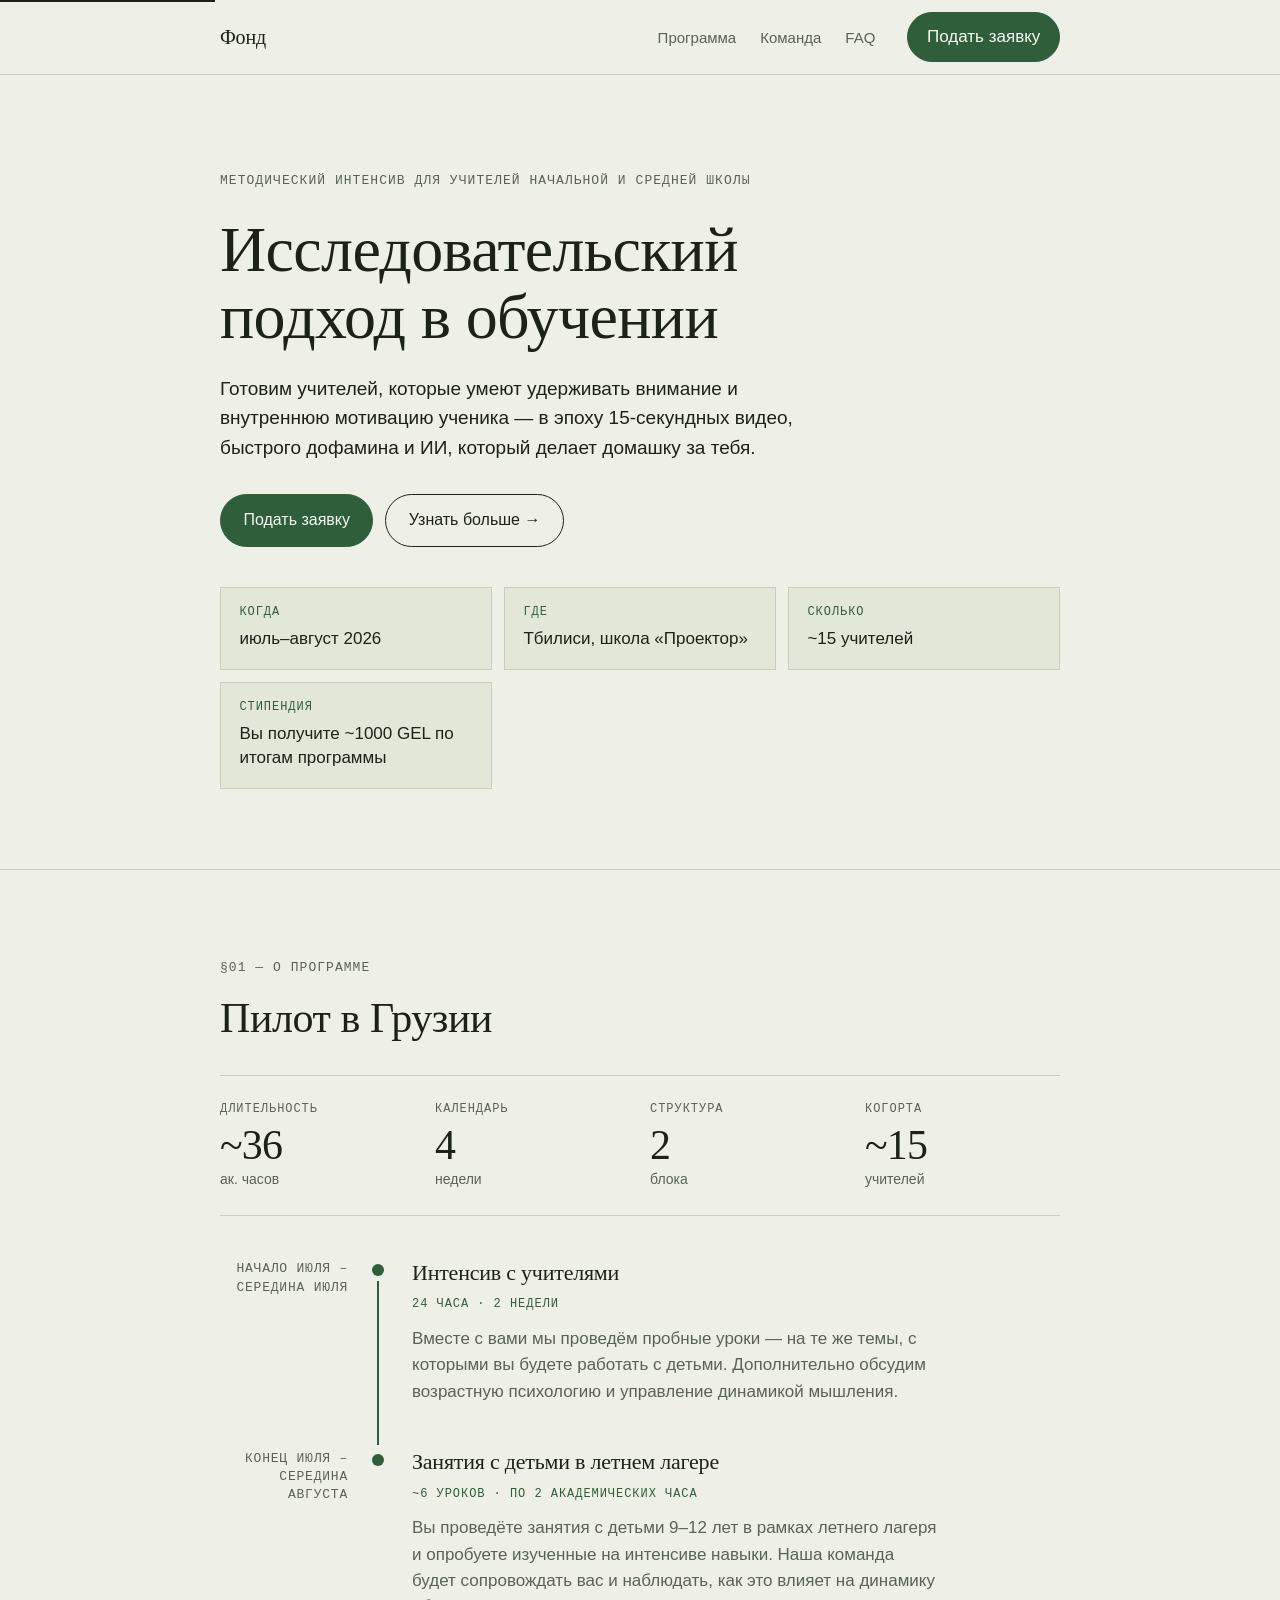
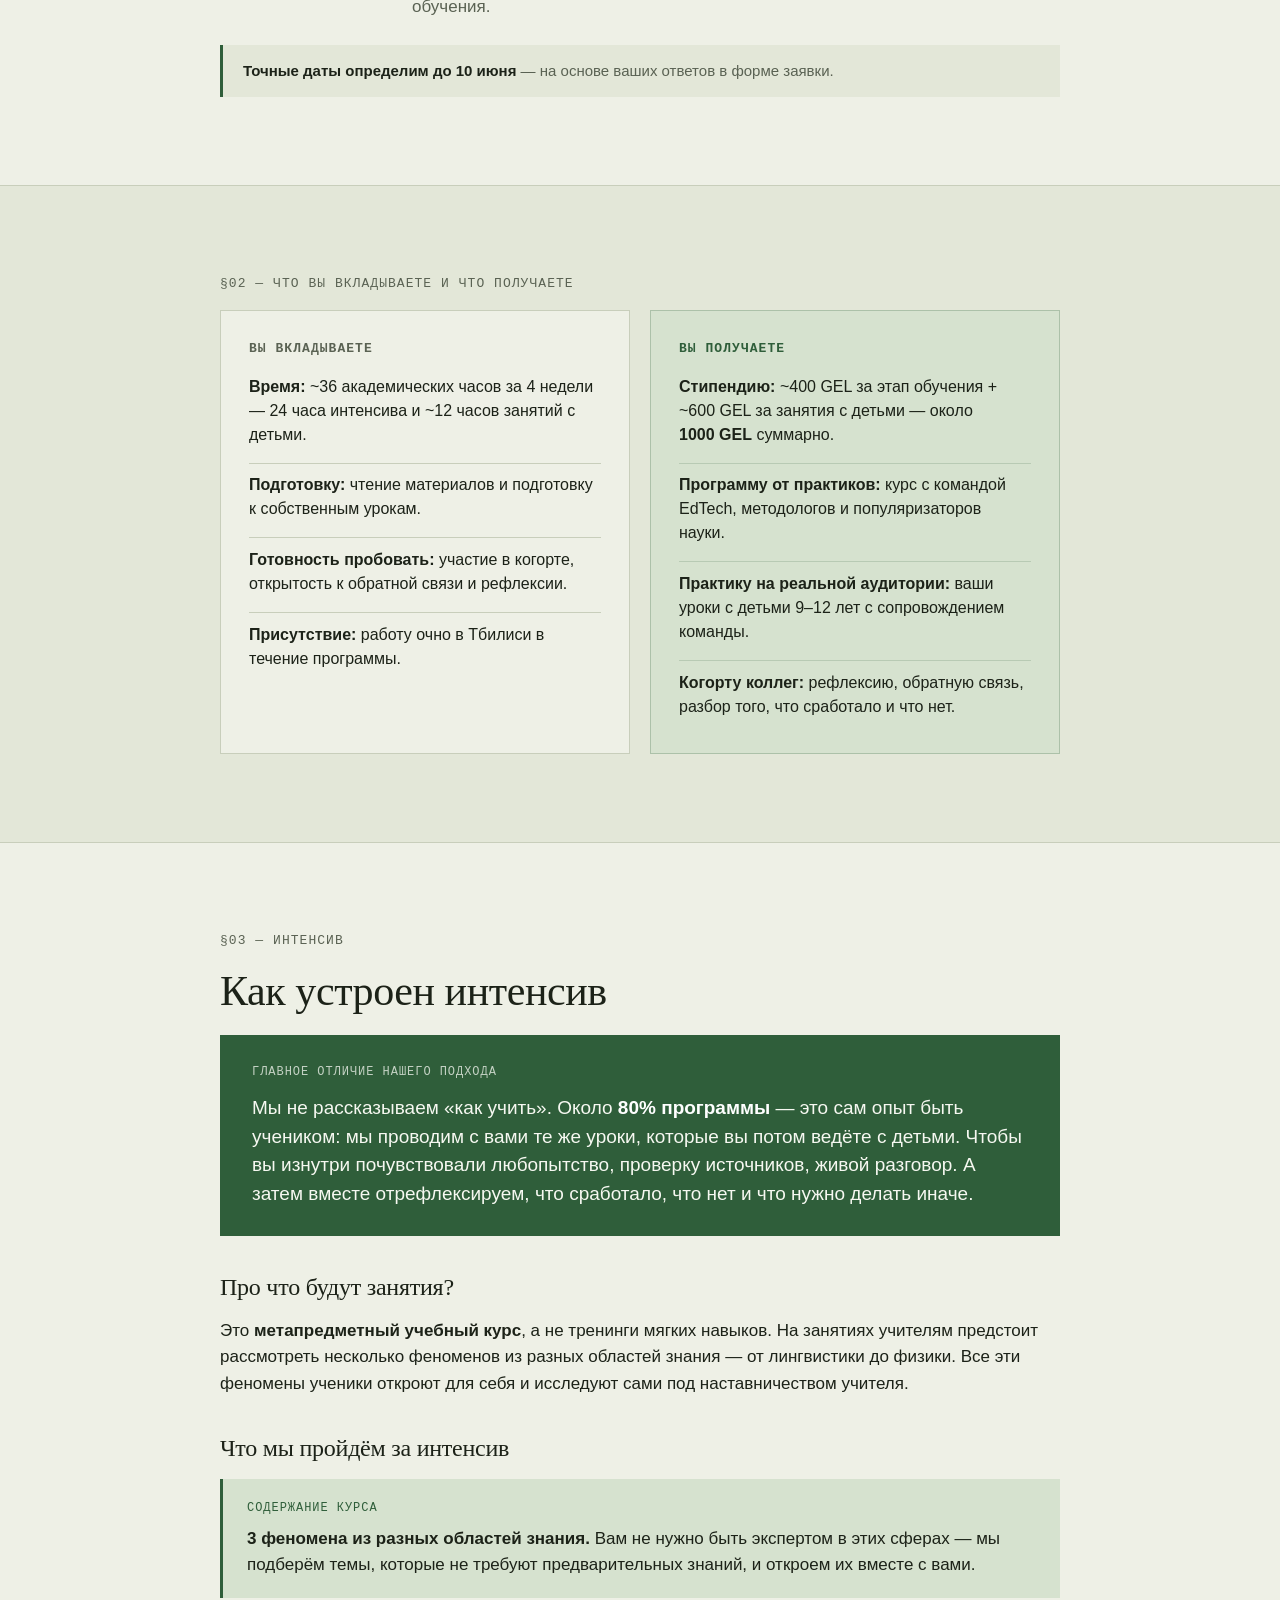
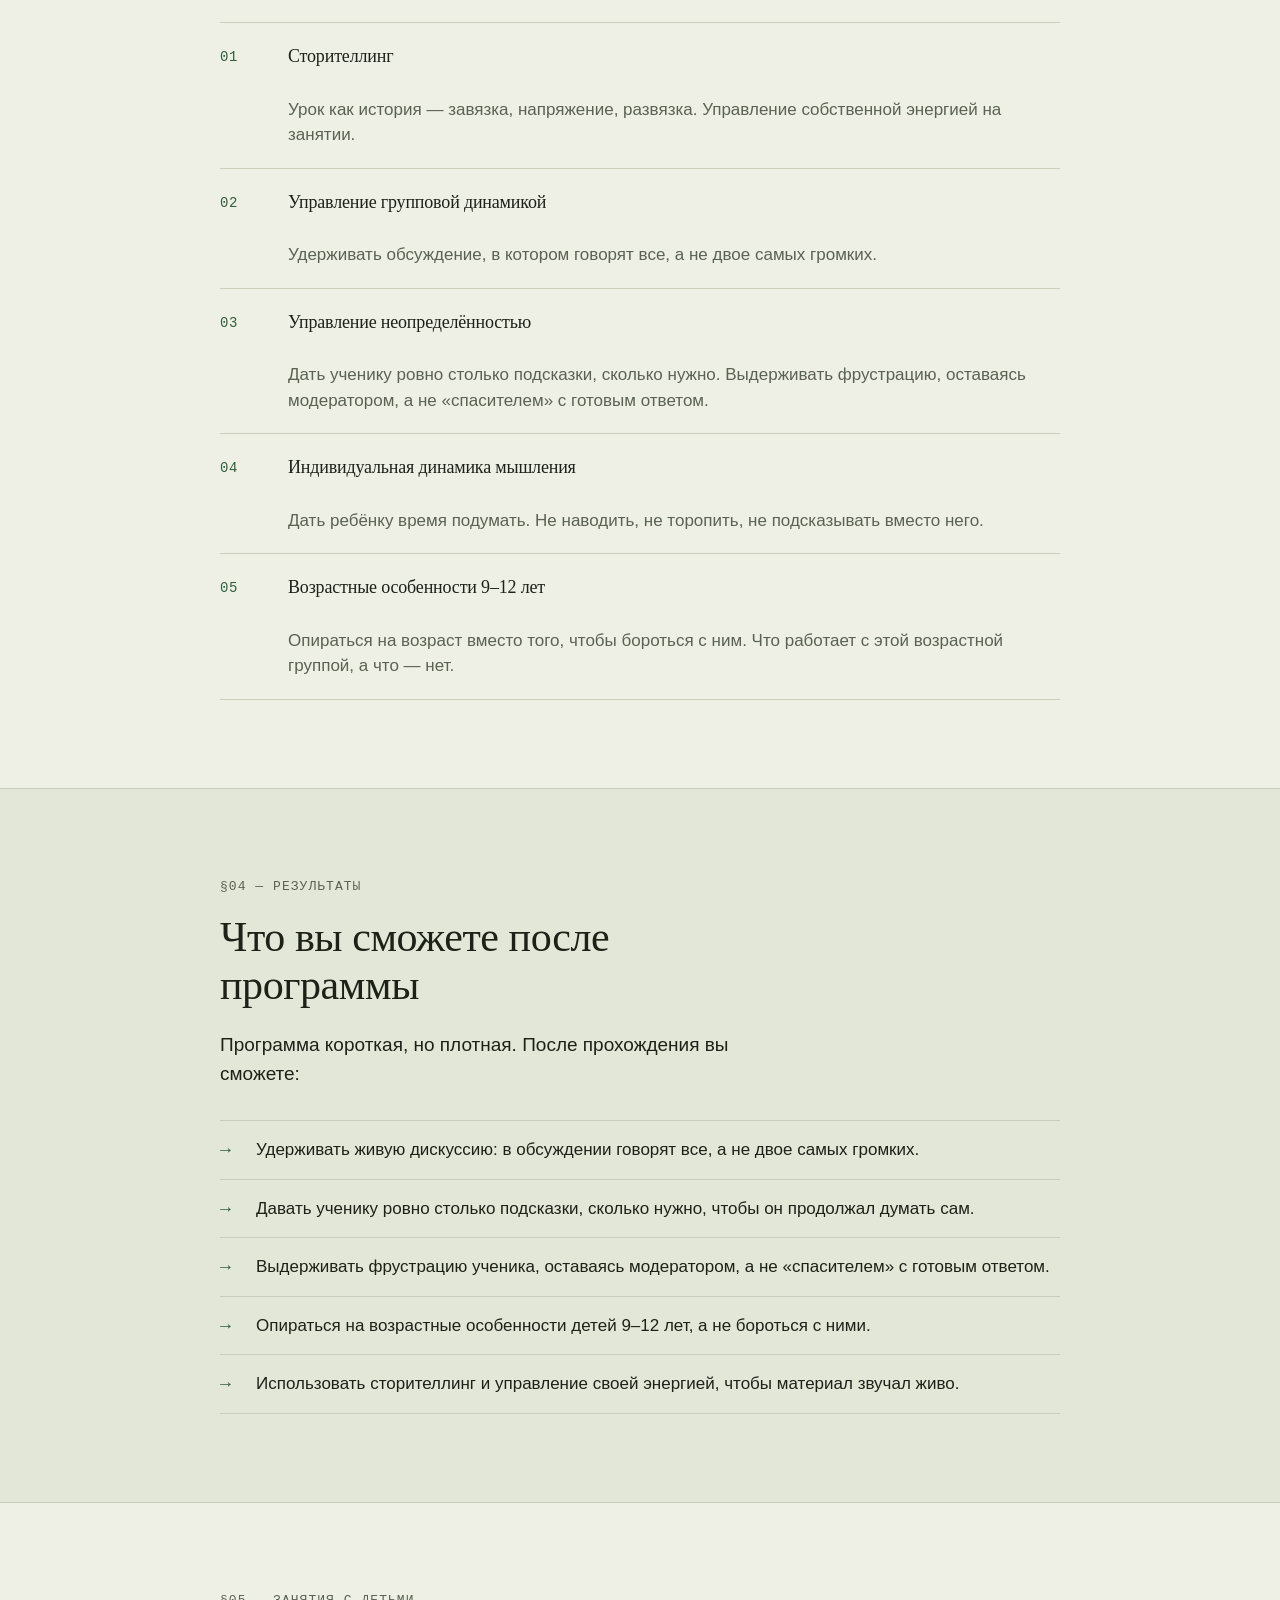
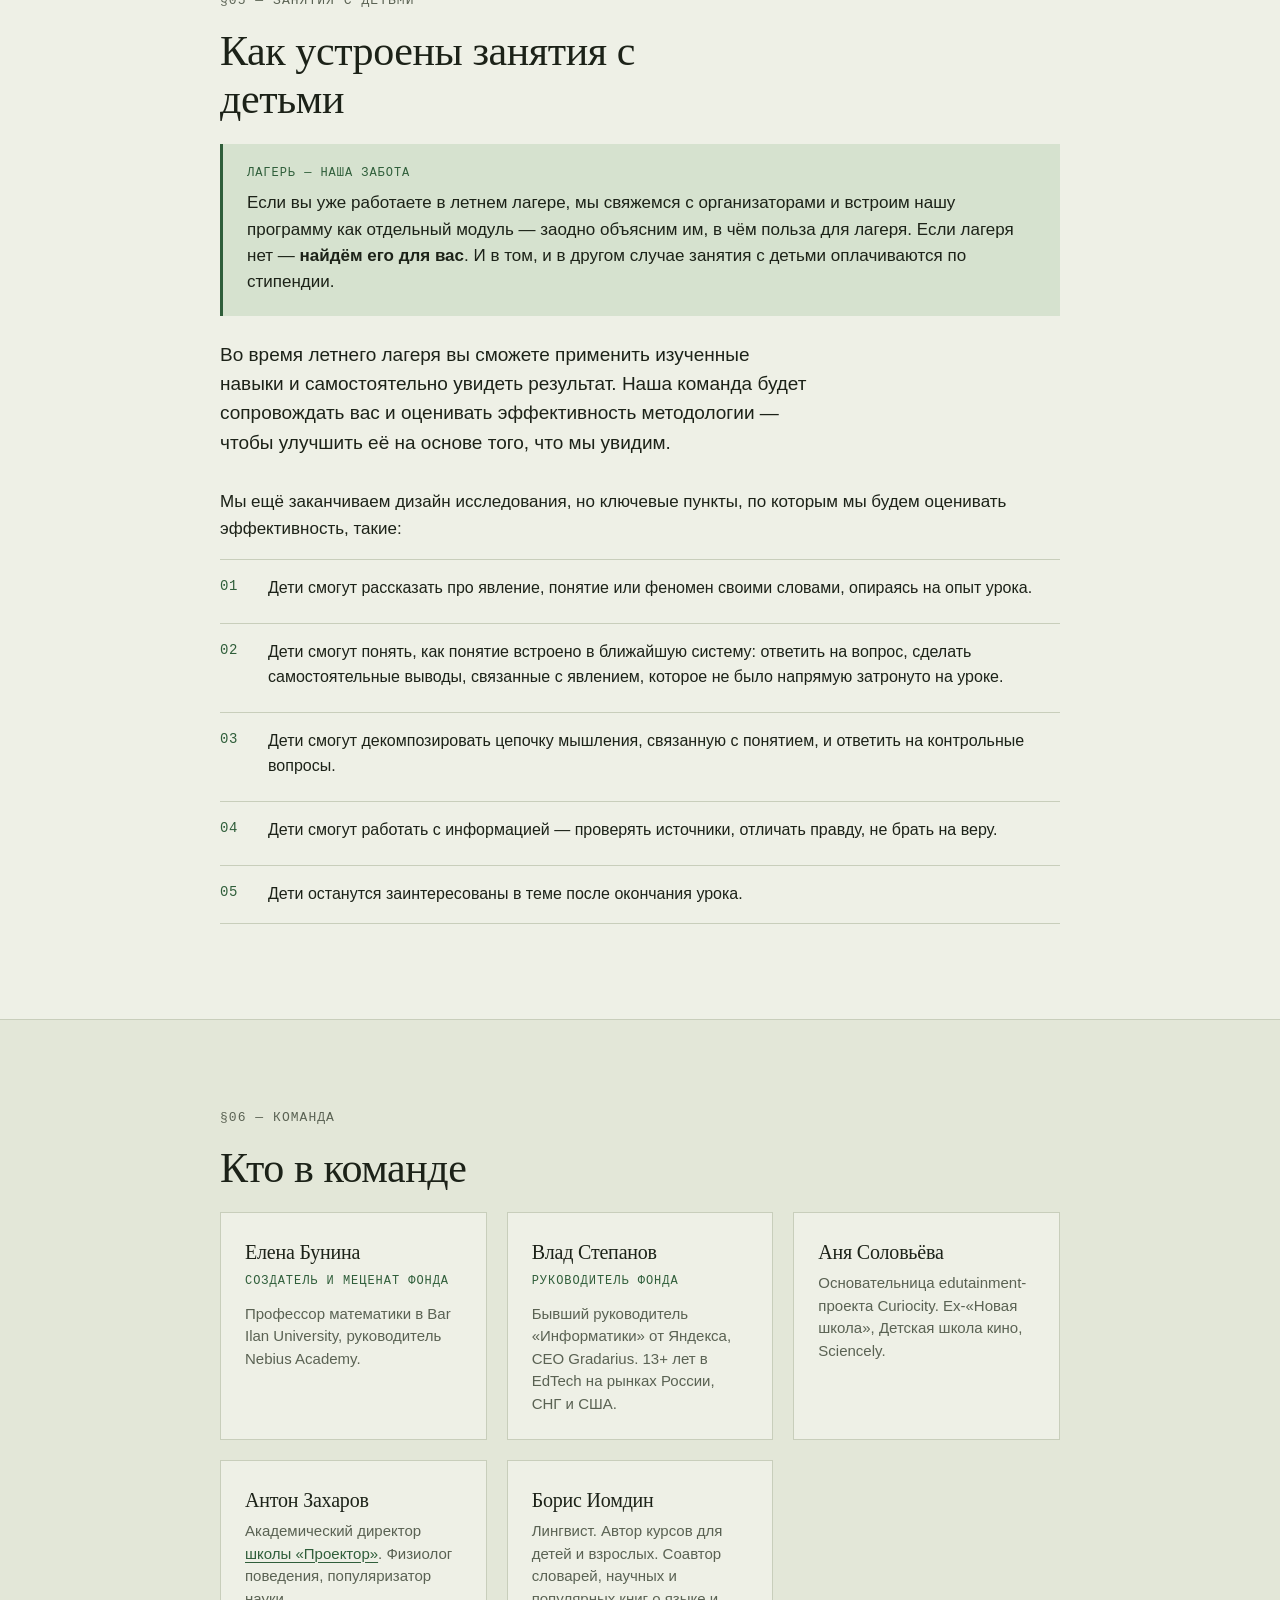
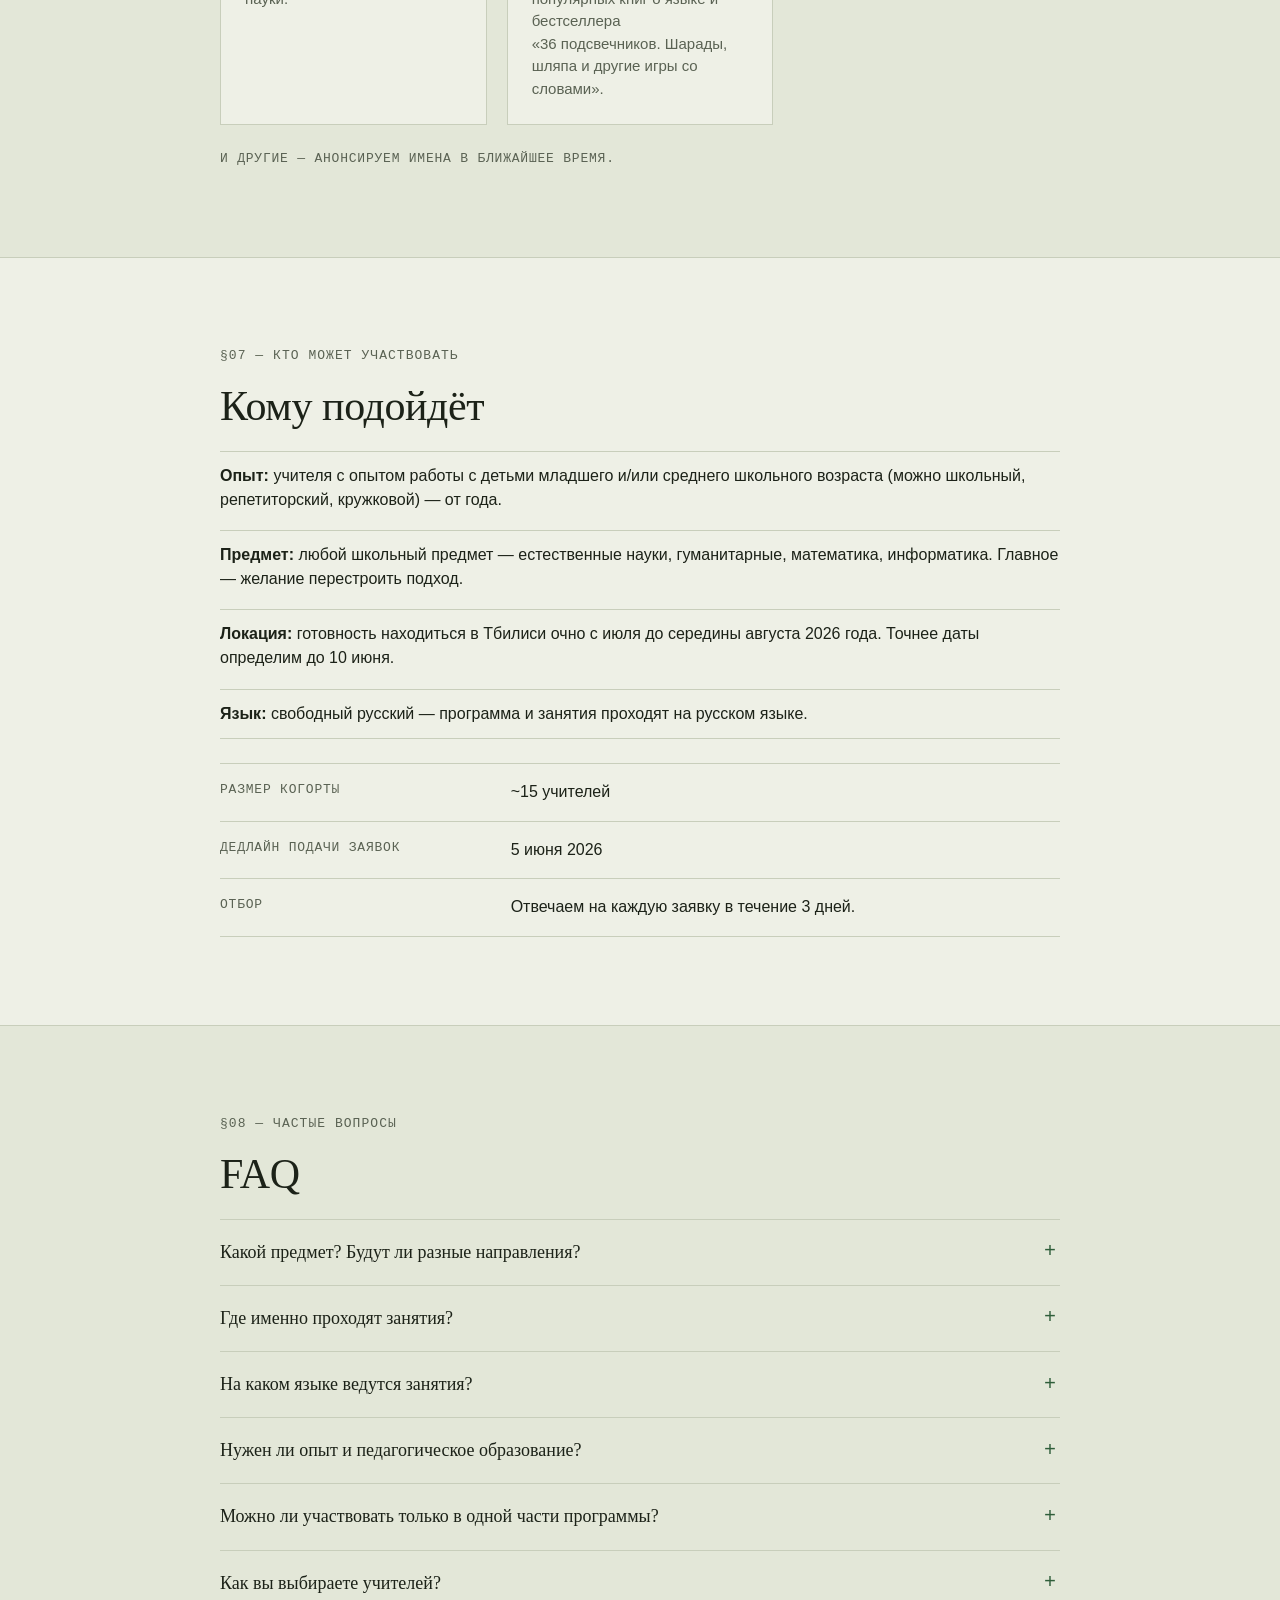
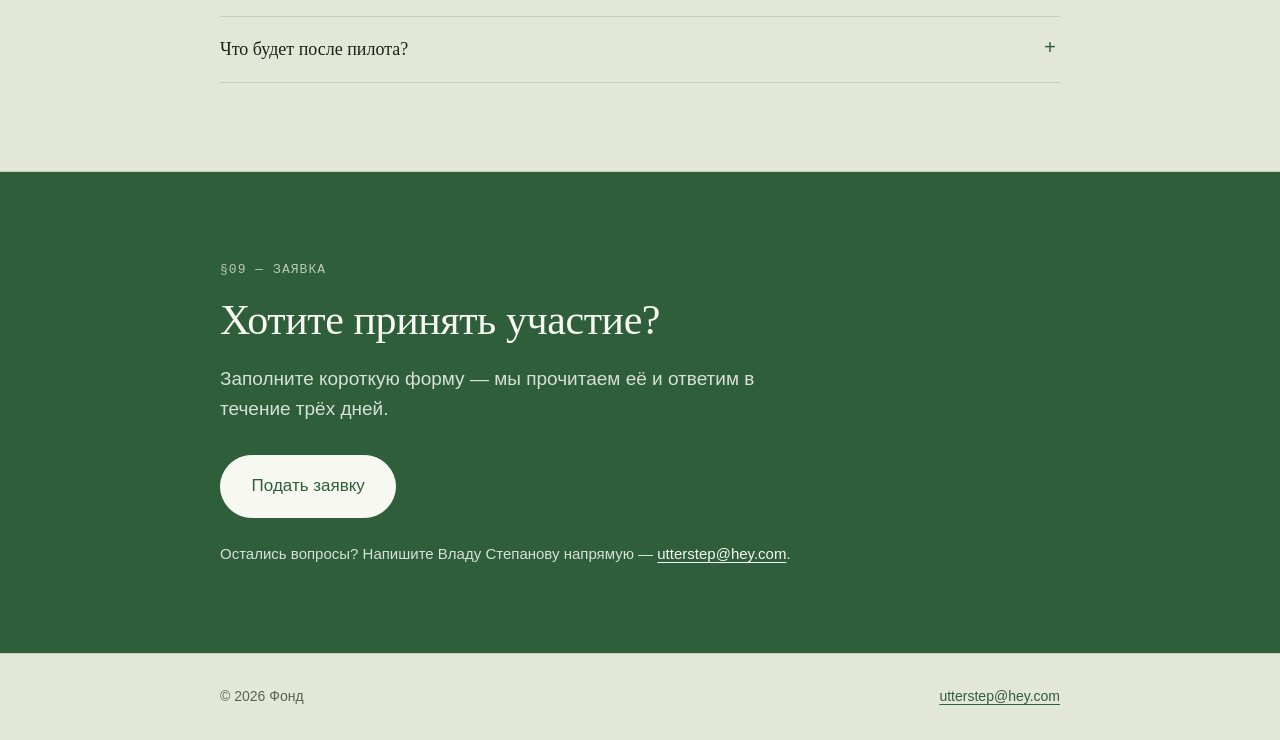
==== commit 7528b4ef: "Add Elena Bunina to team section as creator and patron" ====
--- a/index.html
+++ b/index.html
@@ -294,6 +294,14 @@
 
         <div class="team">
           <article class="team-card">
+            <h3 class="team-card__name">Елена Бунина</h3>
+            <p class="team-card__role">Создатель и меценат фонда</p>
+            <p class="team-card__bio">
+              Профессор математики в Bar Ilan University, руководитель Nebius Academy.
+            </p>
+          </article>
+
+          <article class="team-card">
             <h3 class="team-card__name">Влад Степанов</h3>
             <p class="team-card__role">Руководитель фонда</p>
             <p class="team-card__bio">
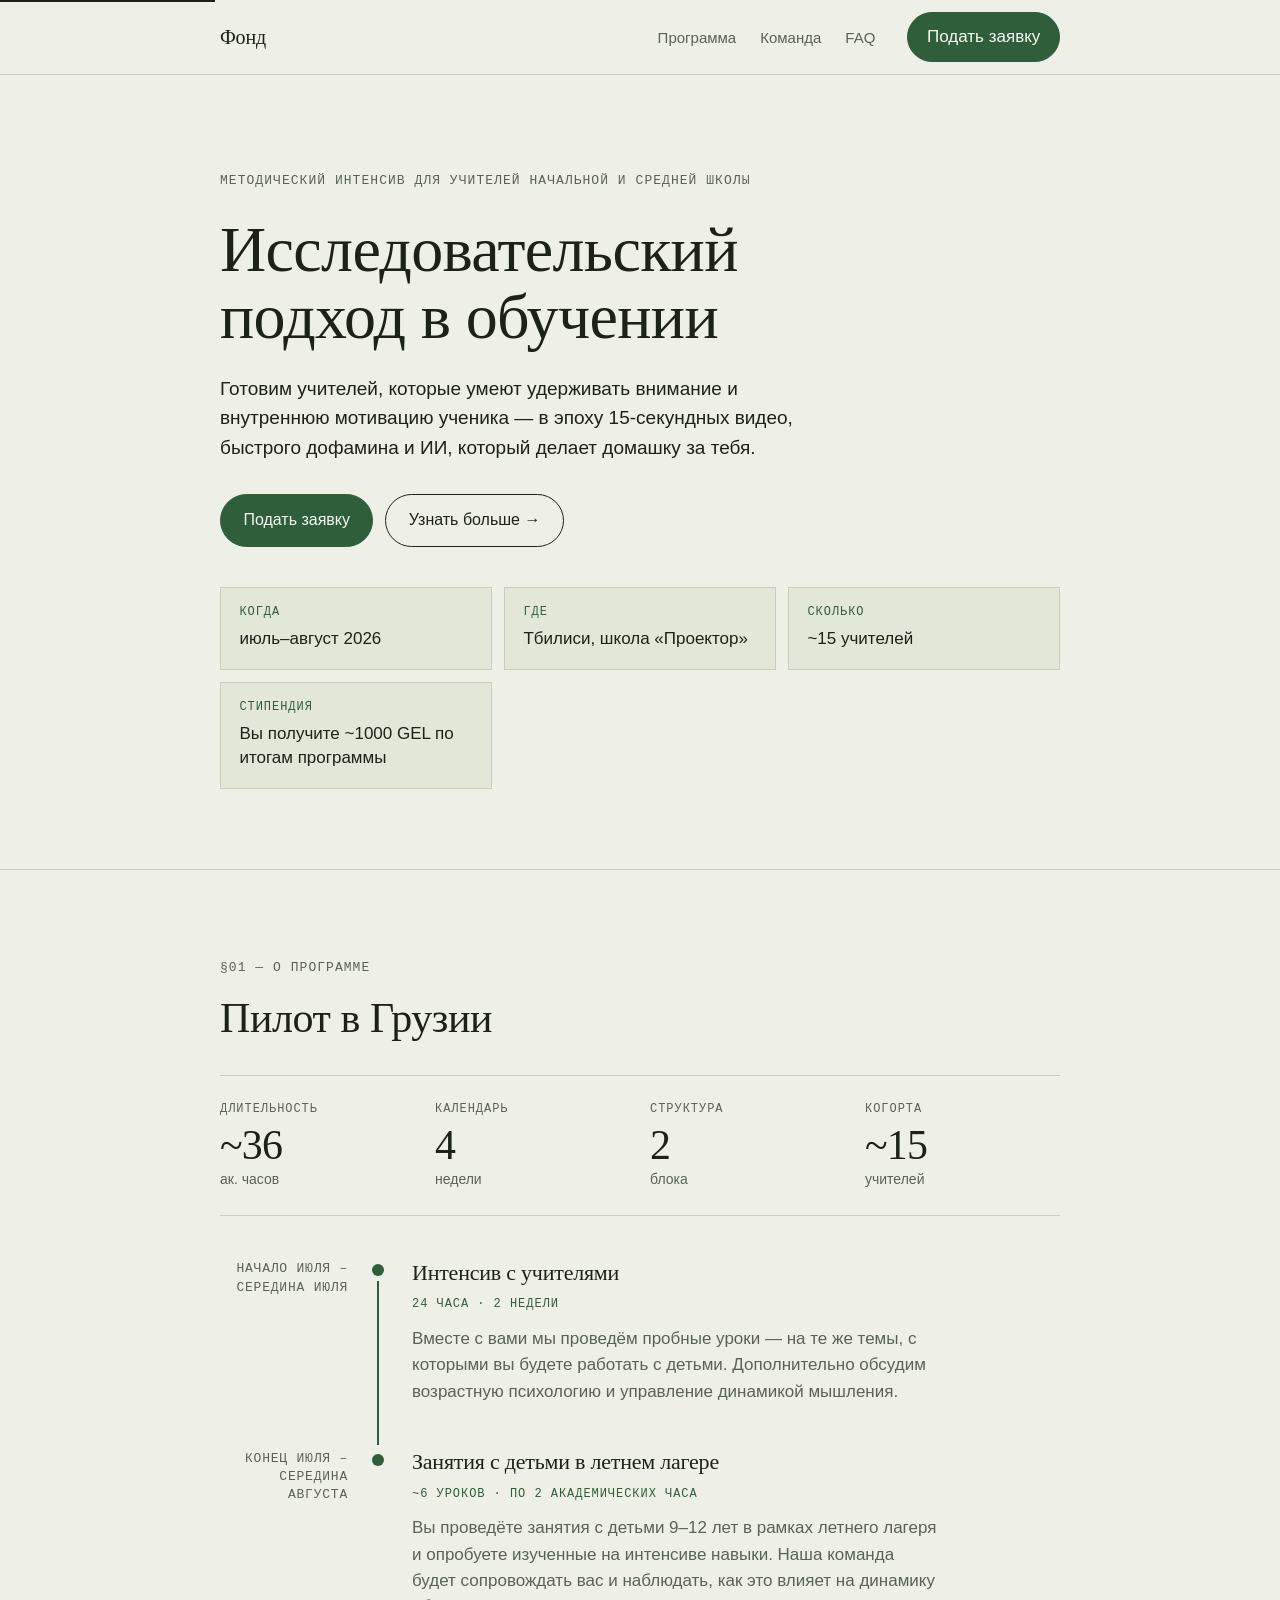
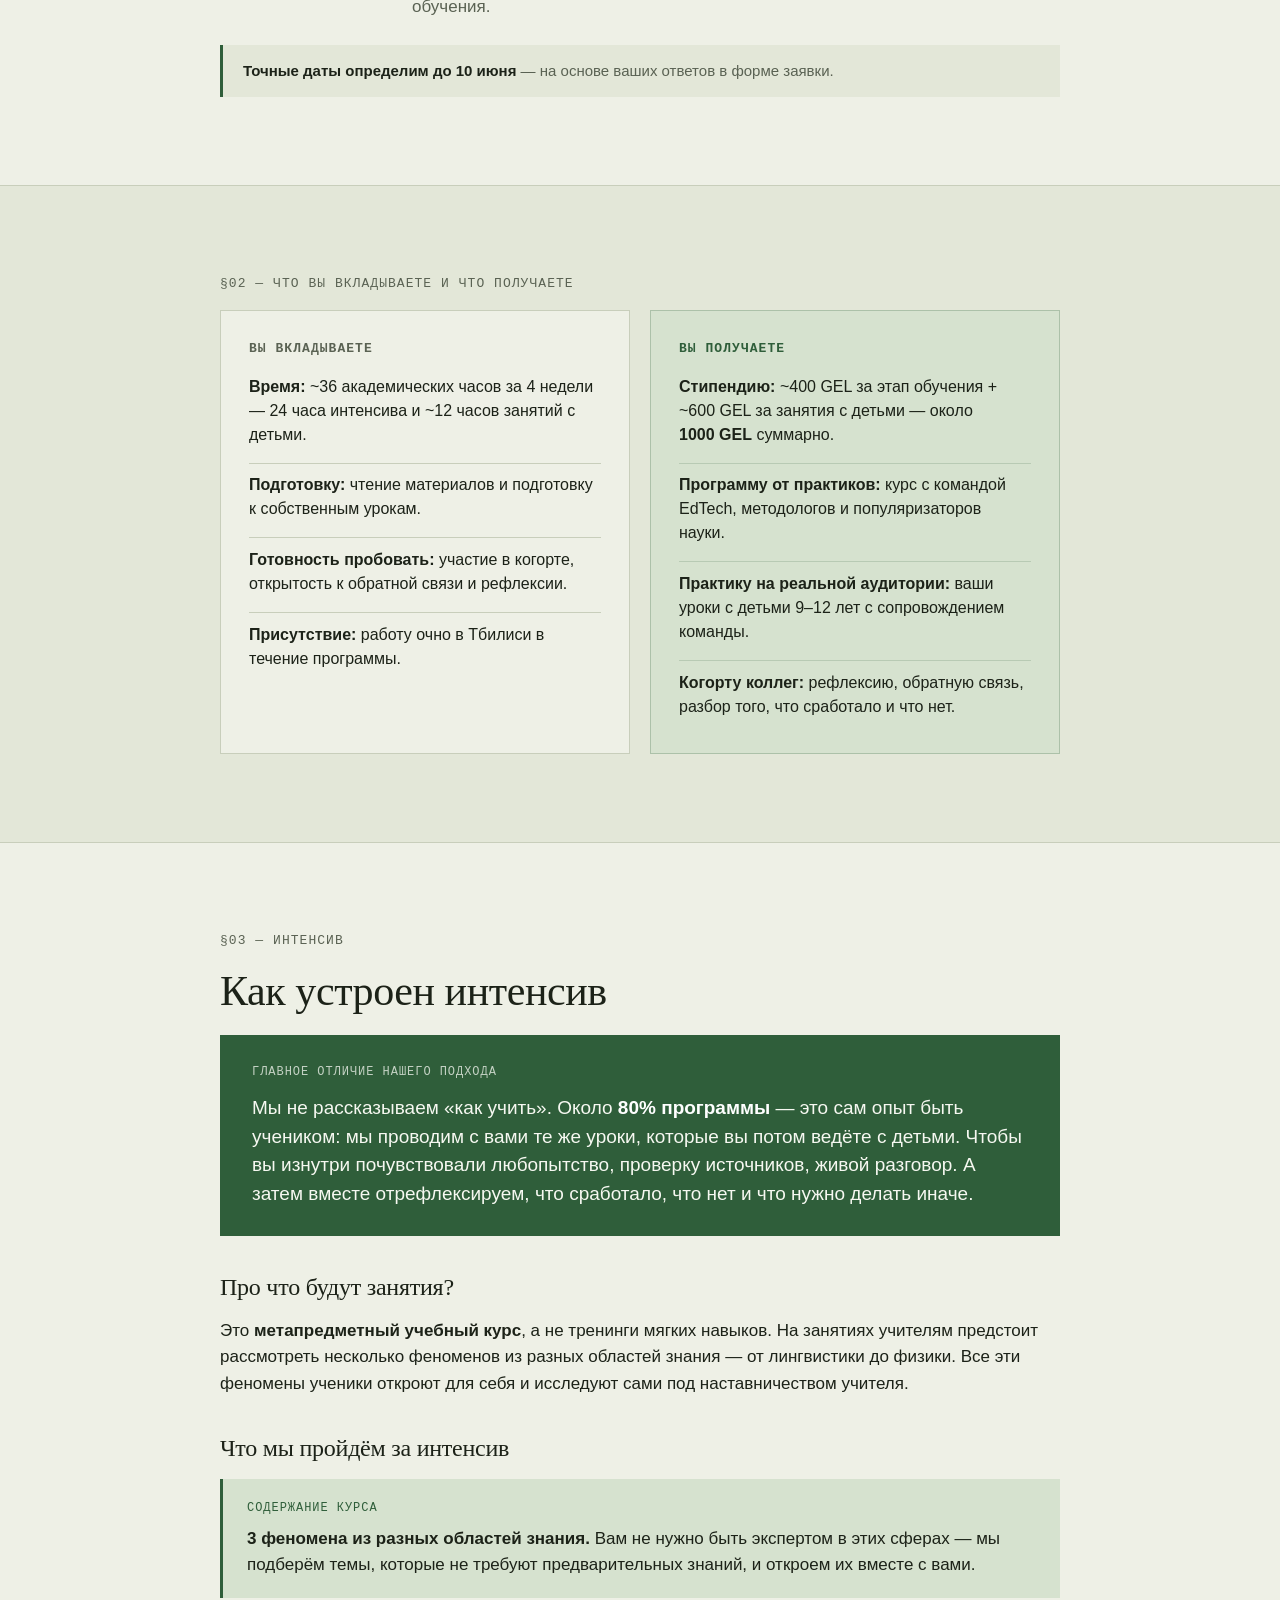
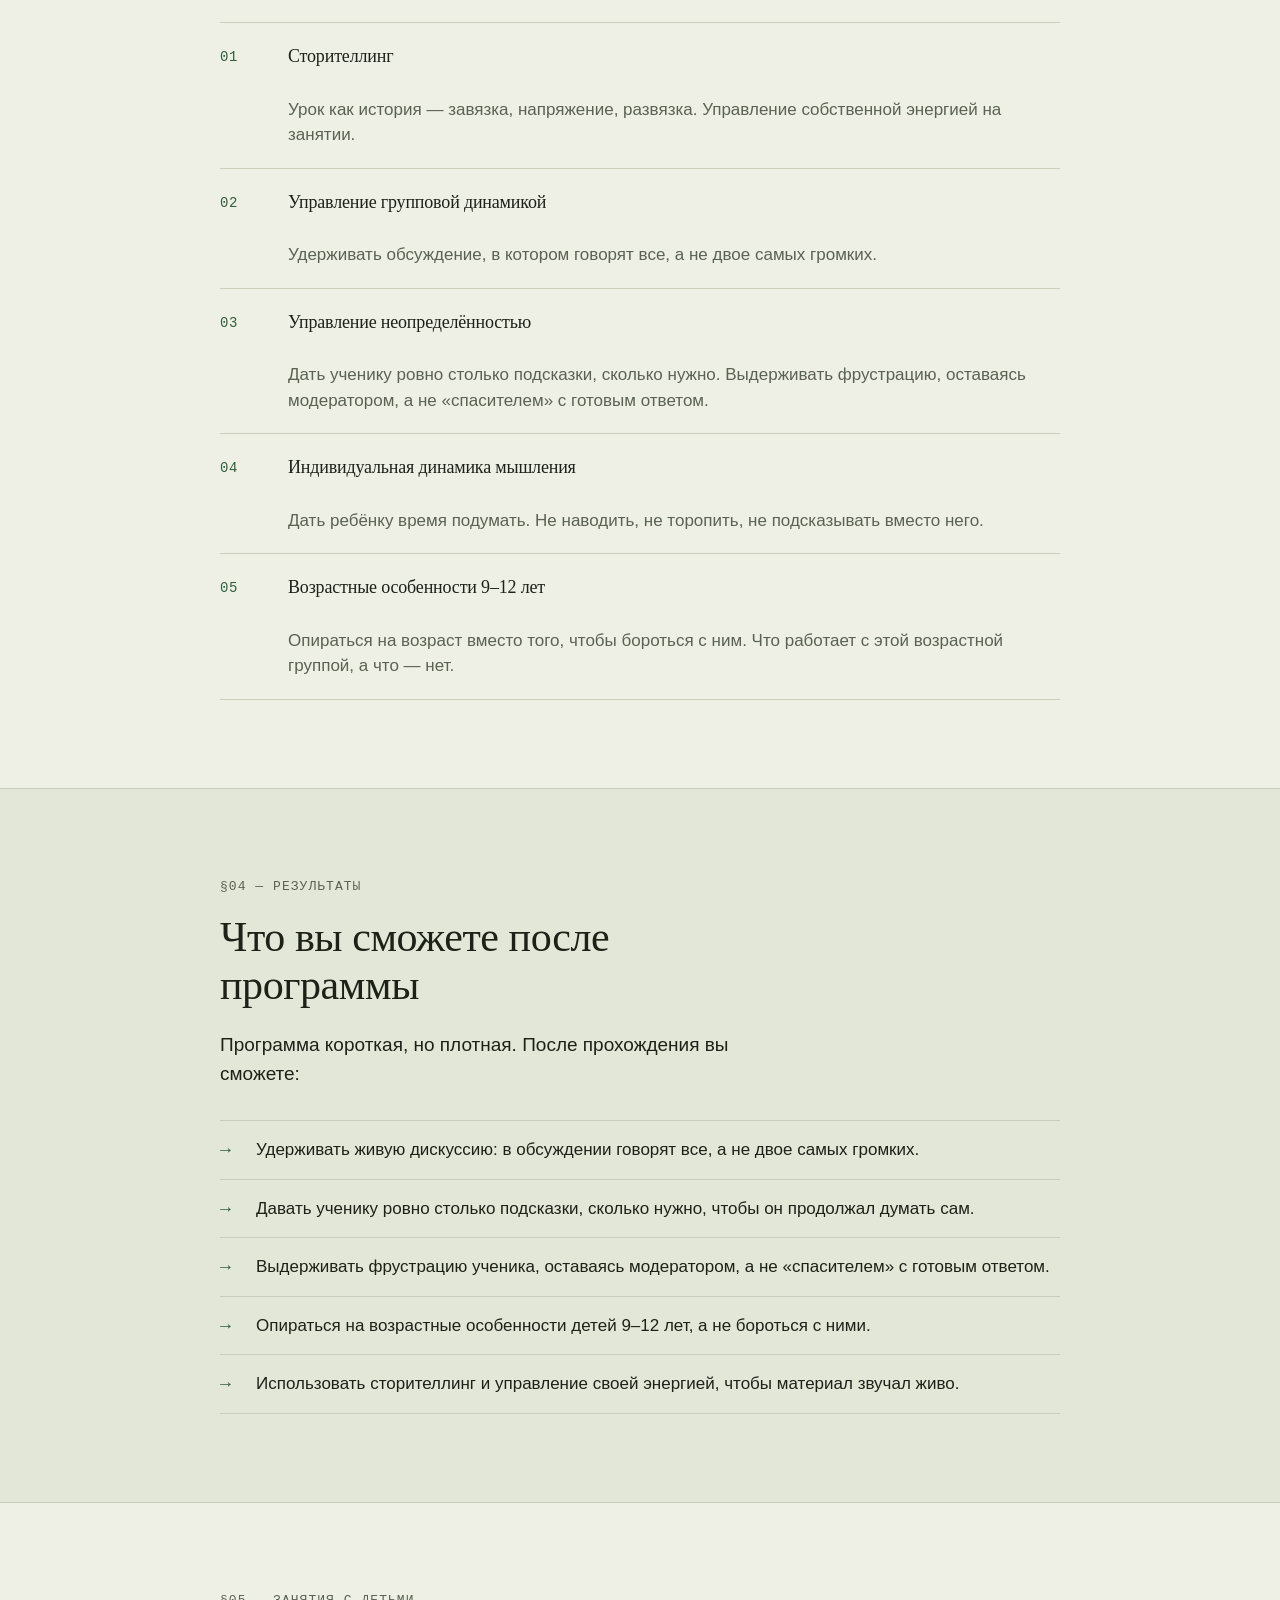
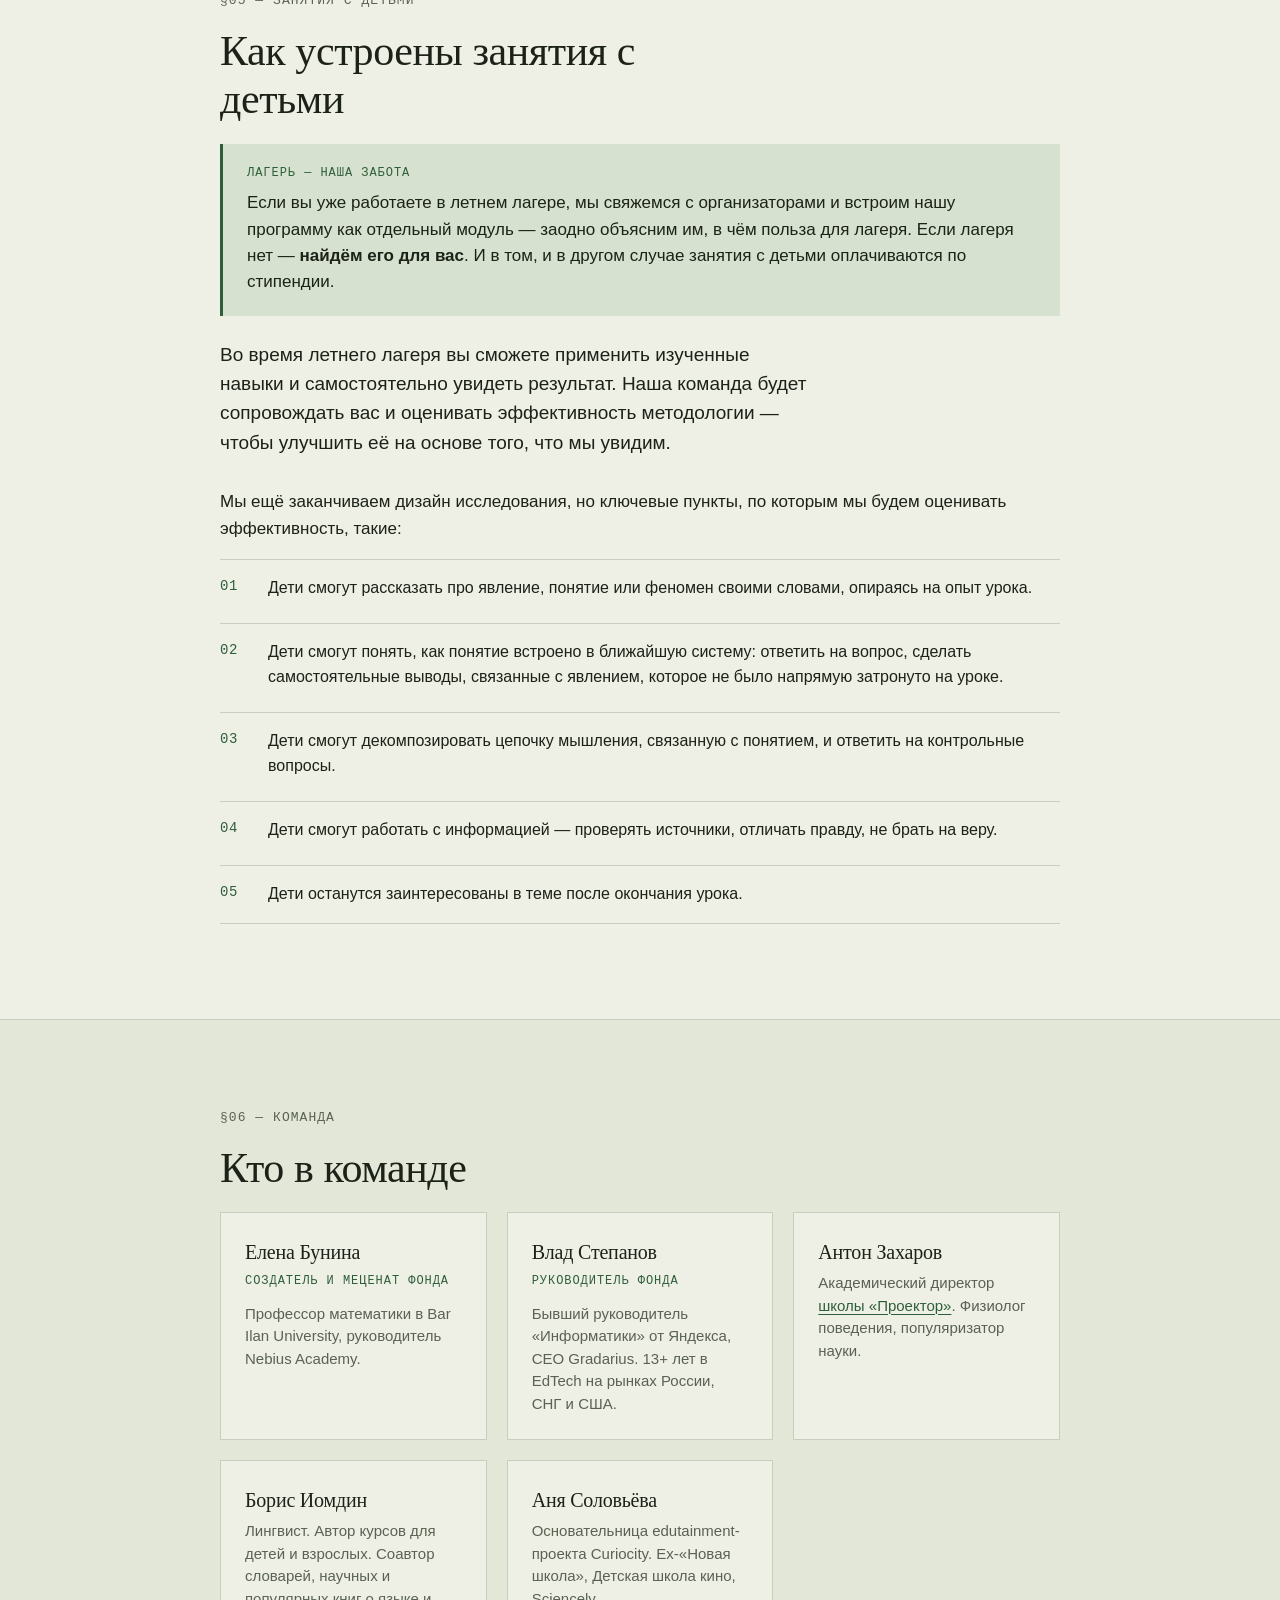
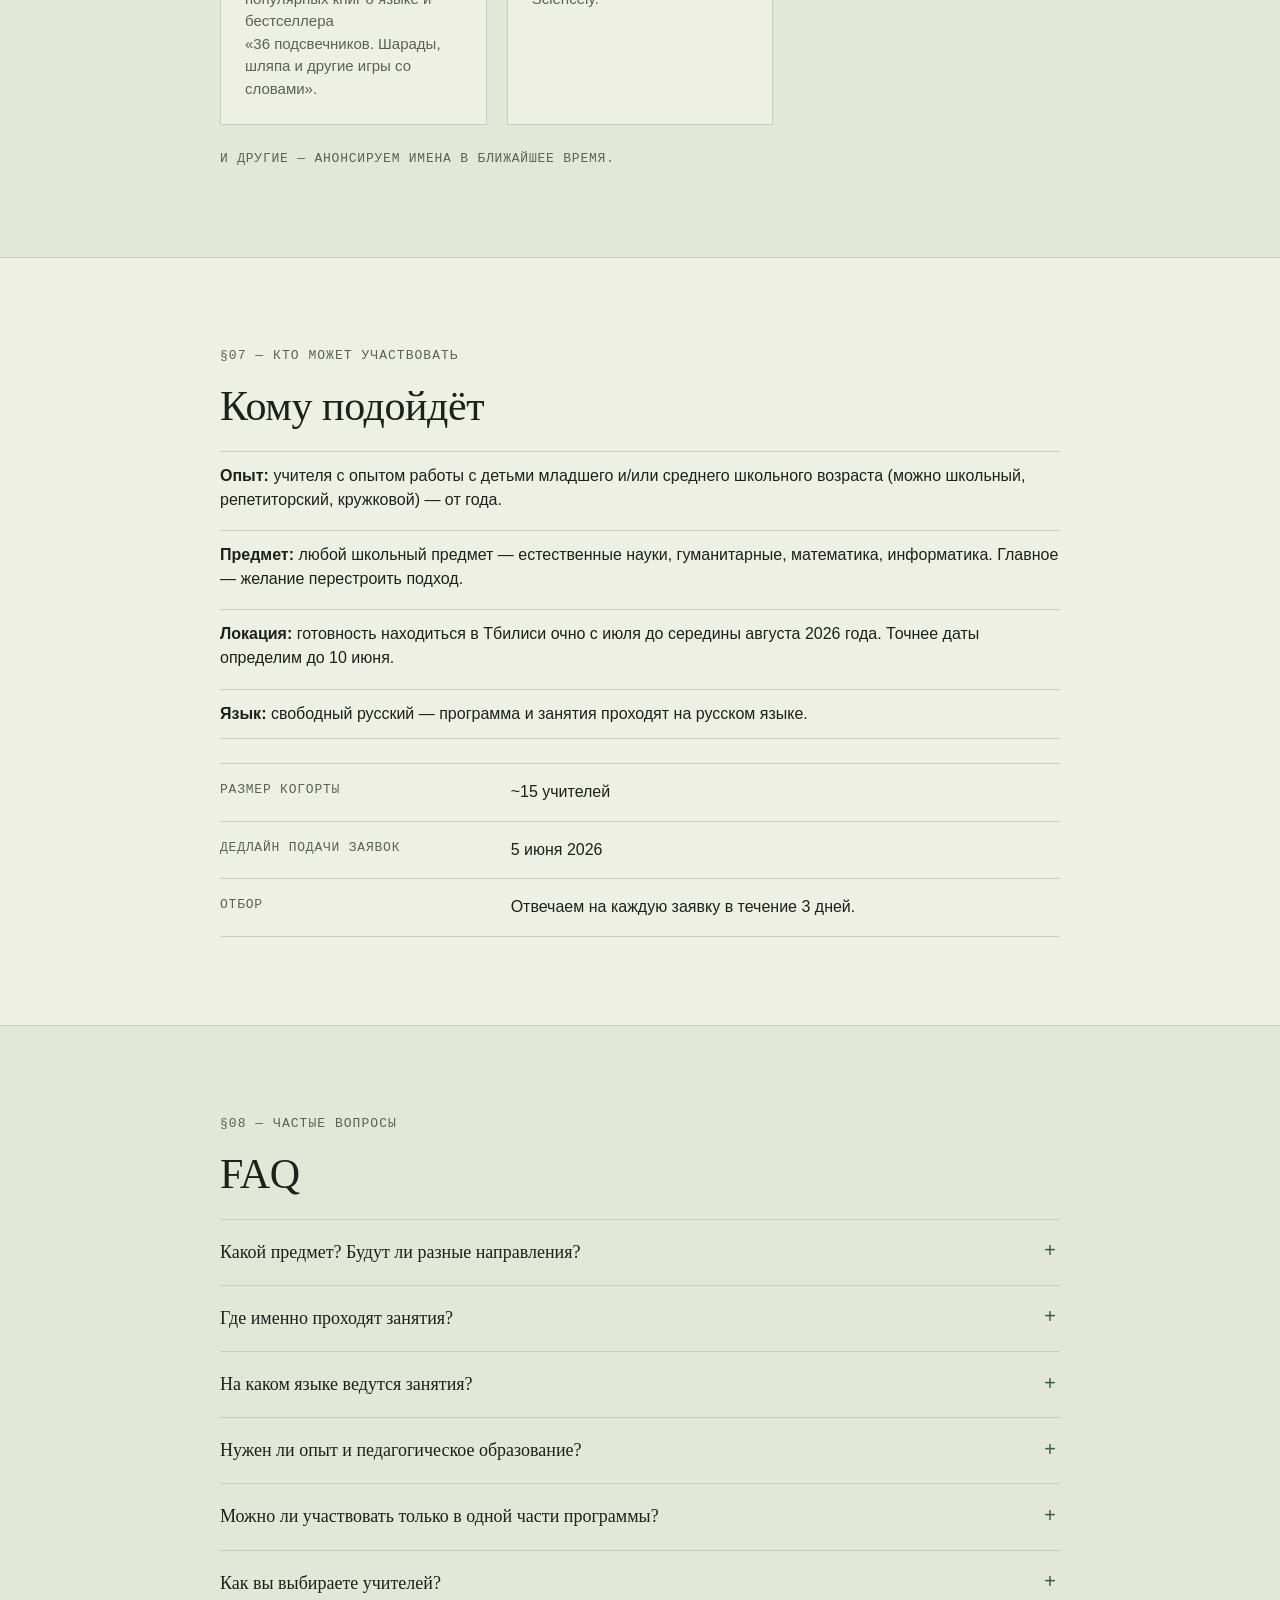
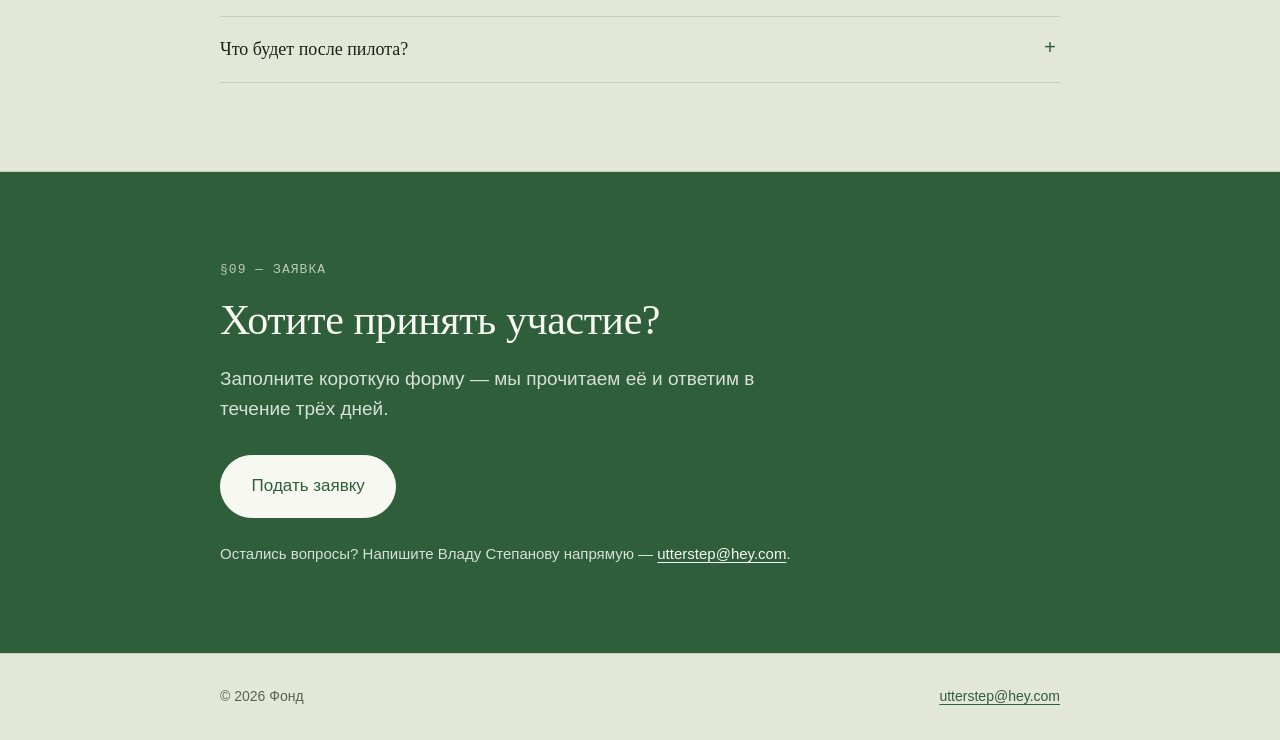
==== commit d2577d3b: "Reorder team: Elena, Vlad, Anton, Boris, Anya" ====
--- a/index.html
+++ b/index.html
@@ -311,14 +311,6 @@
           </article>
 
           <article class="team-card">
-            <h3 class="team-card__name">Аня Соловьёва</h3>
-            <p class="team-card__bio">
-              Основательница edutainment-проекта Curiocity. Ex-«Новая школа», Детская школа кино,
-              Sciencely.
-            </p>
-          </article>
-
-          <article class="team-card">
             <h3 class="team-card__name">Антон Захаров</h3>
             <p class="team-card__bio">
               Академический директор <a class="link" href="https://www.projector-school.ge/" target="_blank" rel="noopener">школы «Проектор»</a>. Физиолог поведения, популяризатор науки.
@@ -330,6 +322,14 @@
             <p class="team-card__bio">
               Лингвист. Автор курсов для детей и взрослых. Соавтор словарей, научных и популярных
               книг о языке и бестселлера «<span class="nowrap">36 подсвечников</span>. Шарады, шляпа и другие игры со словами».
+            </p>
+          </article>
+
+          <article class="team-card">
+            <h3 class="team-card__name">Аня Соловьёва</h3>
+            <p class="team-card__bio">
+              Основательница edutainment-проекта Curiocity. Ex-«Новая школа», Детская школа кино,
+              Sciencely.
             </p>
           </article>
         </div>
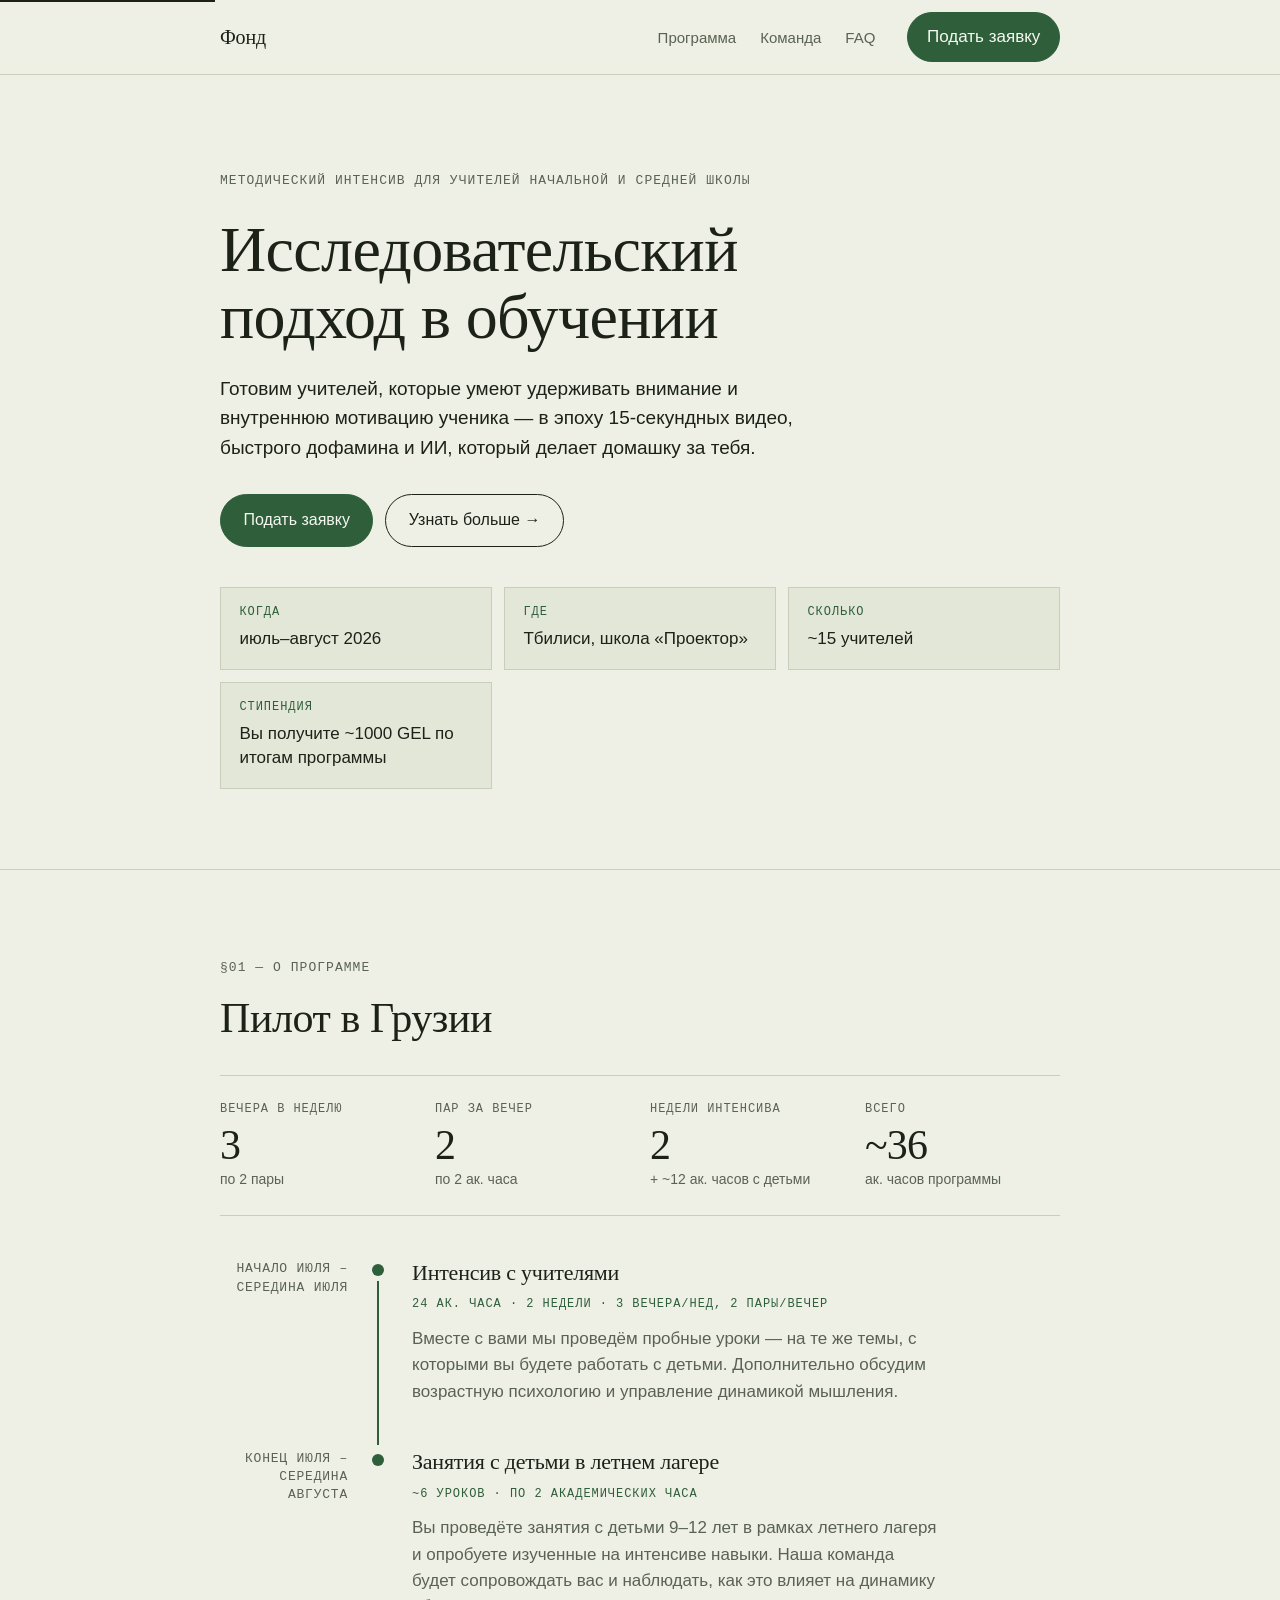
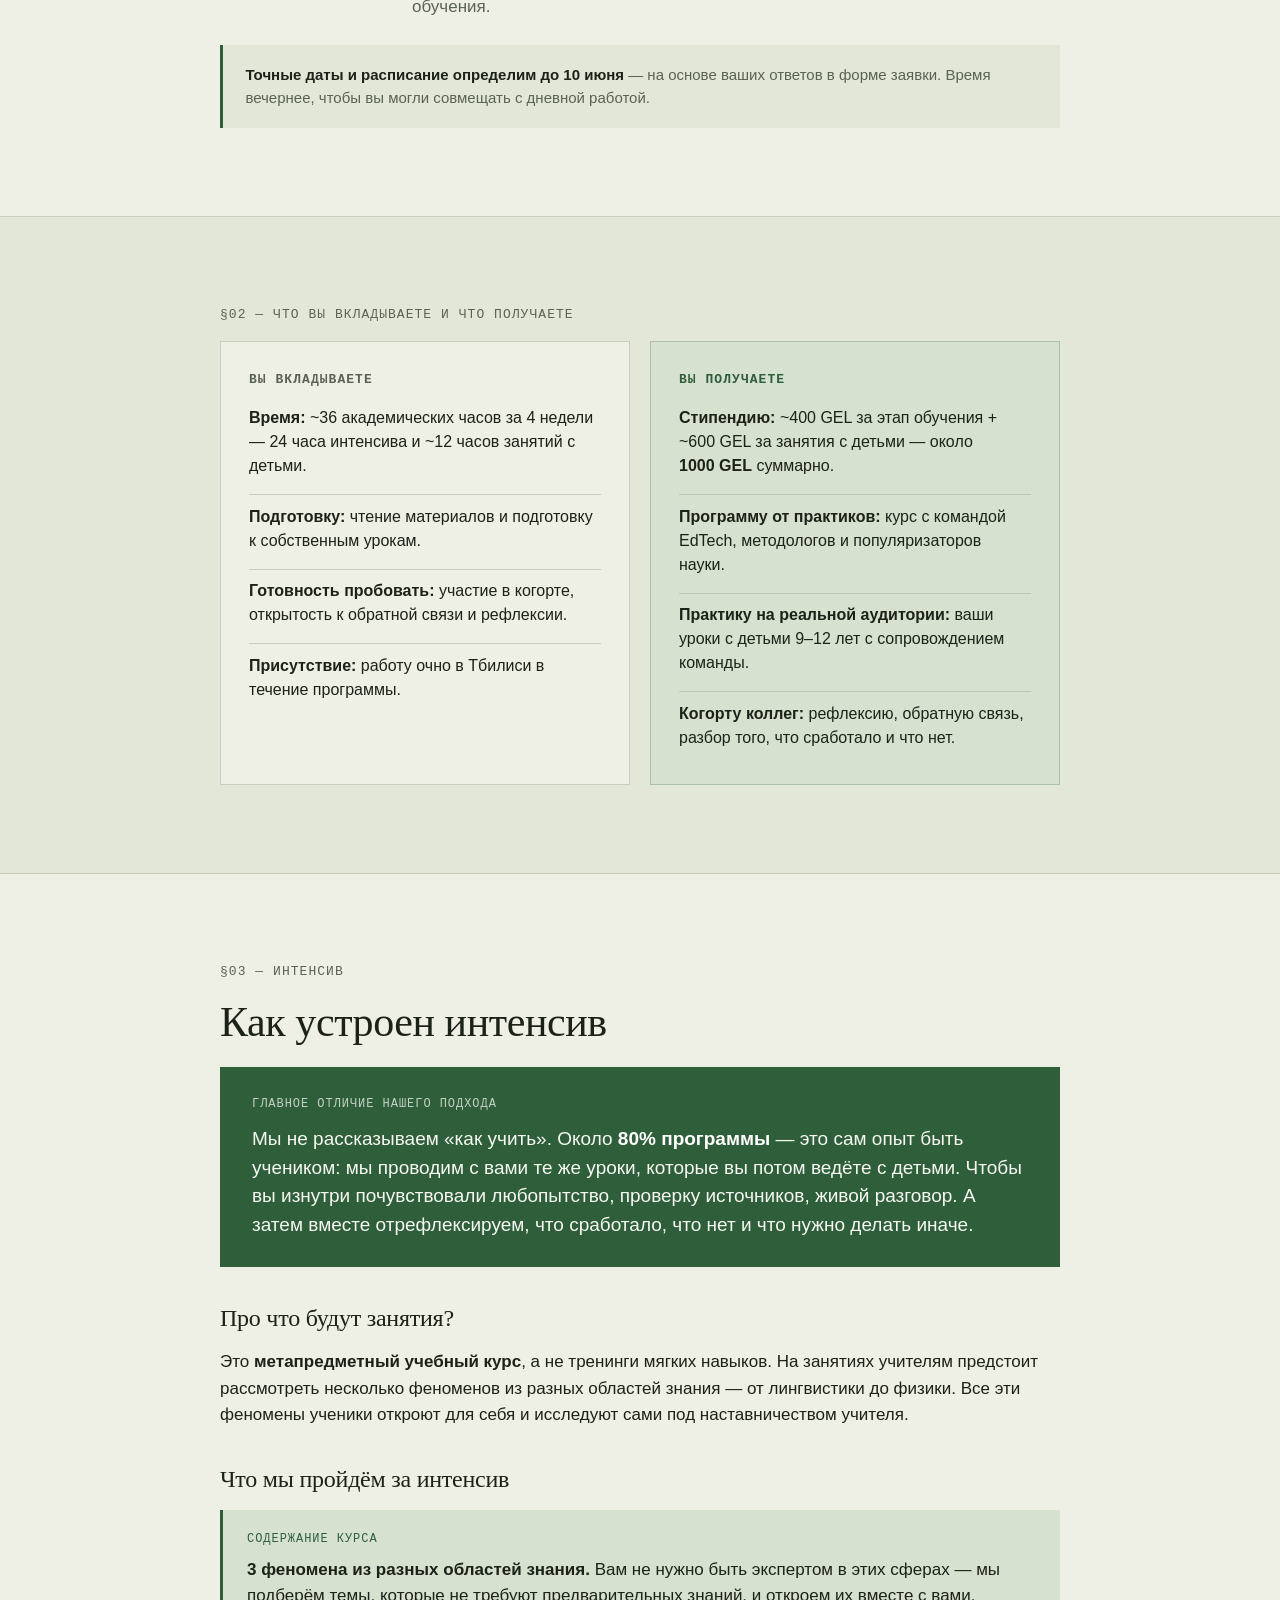
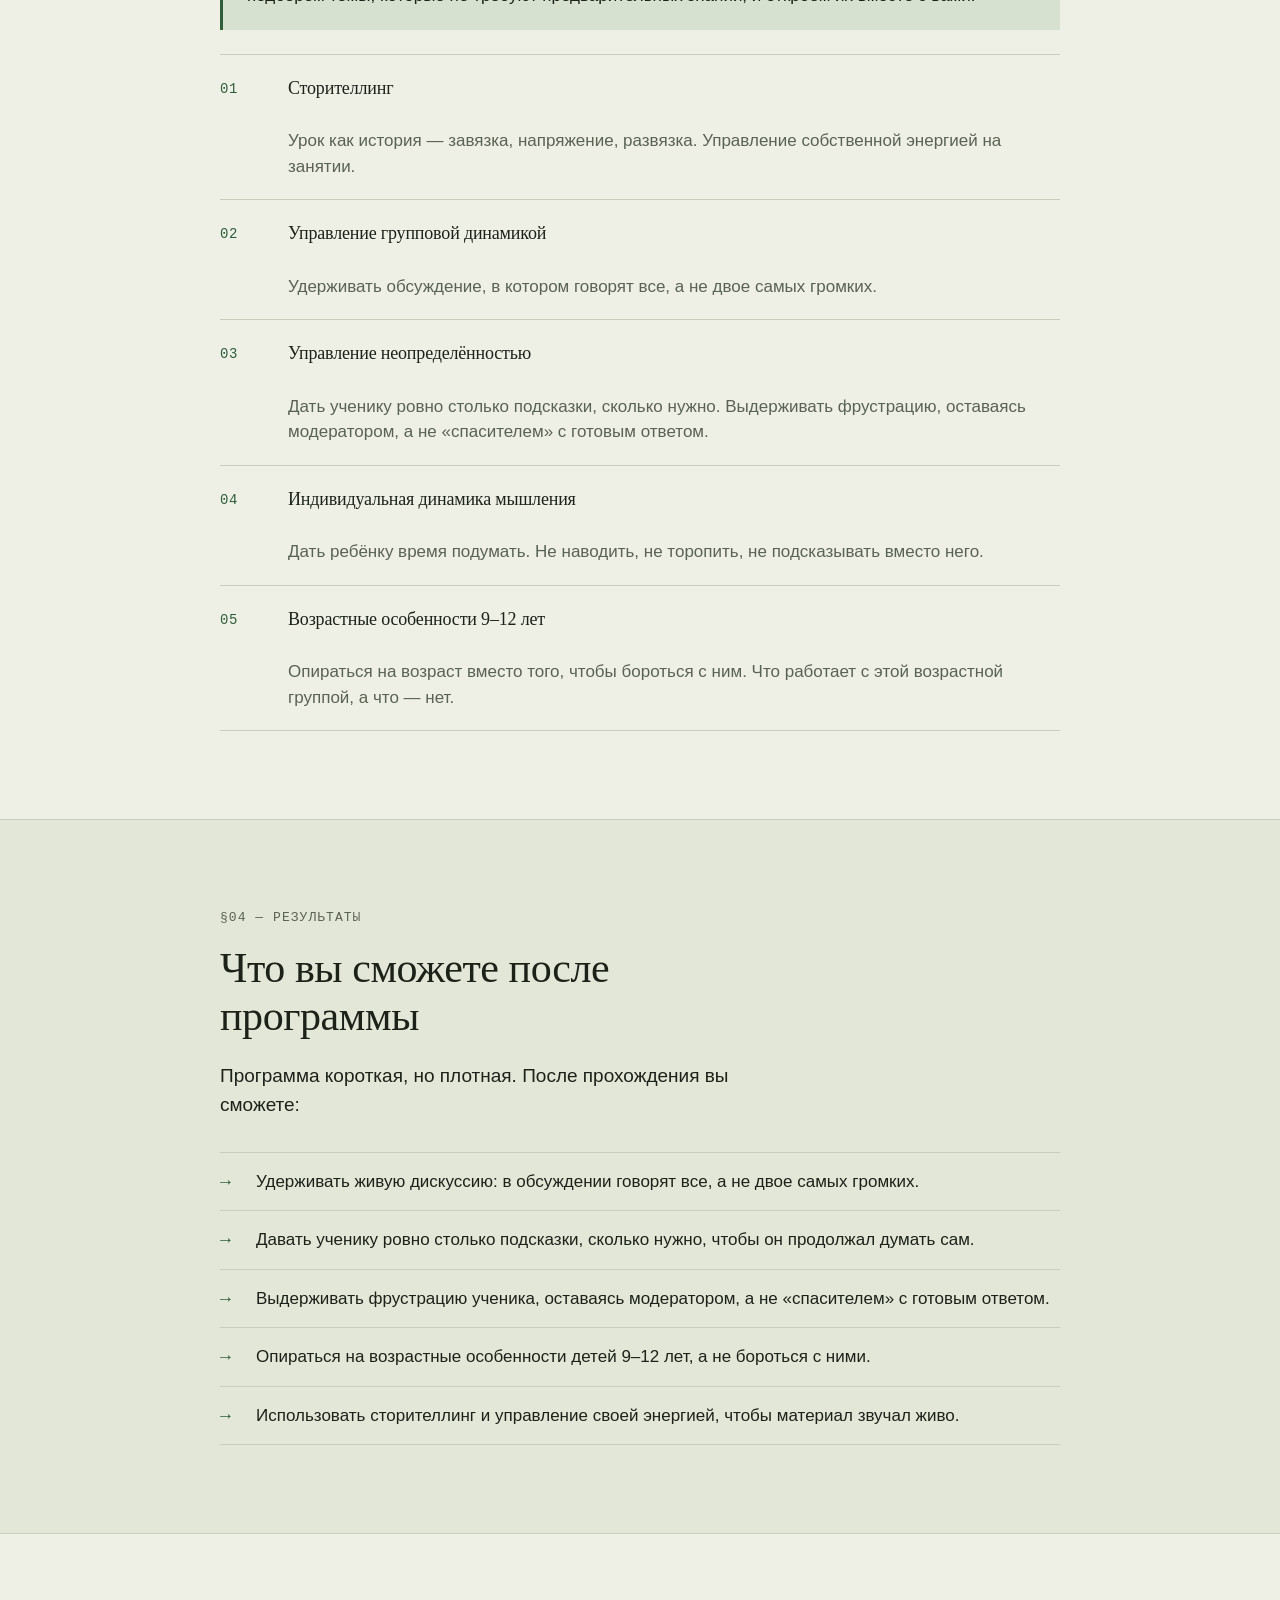
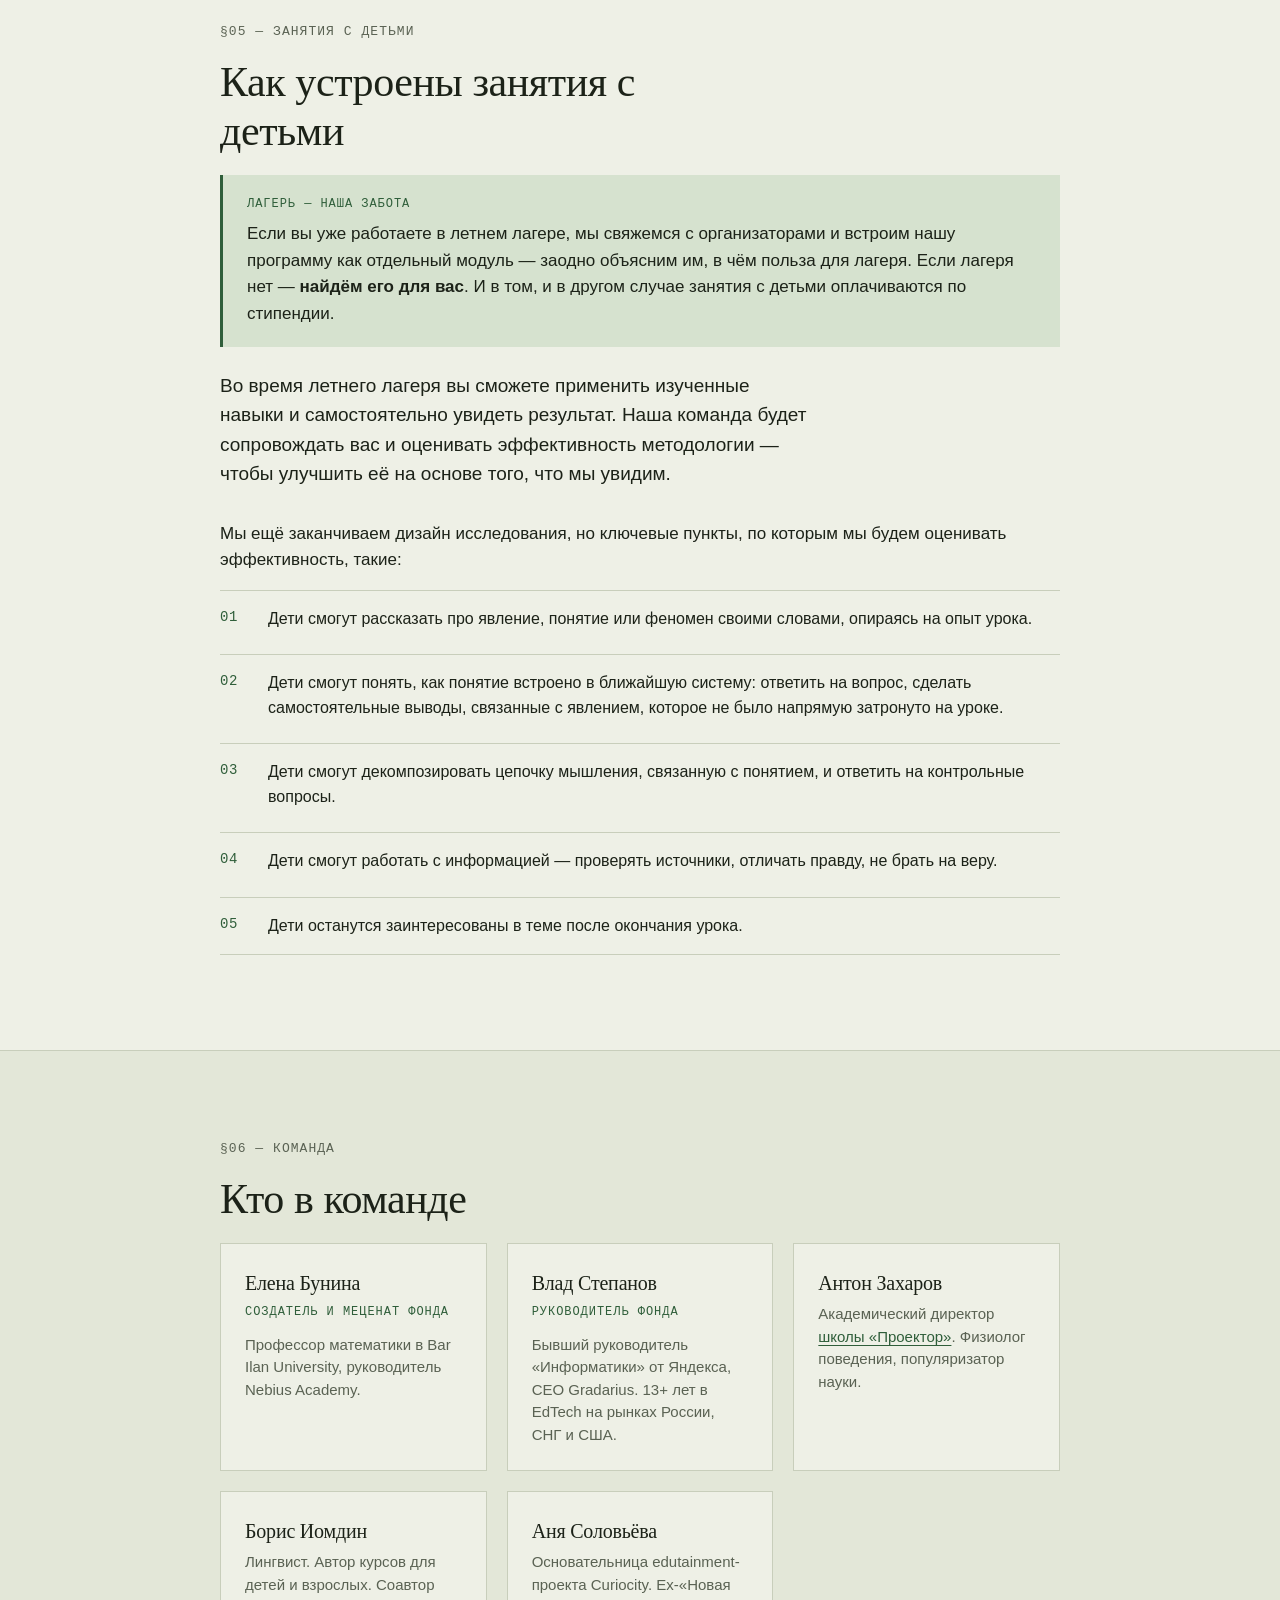
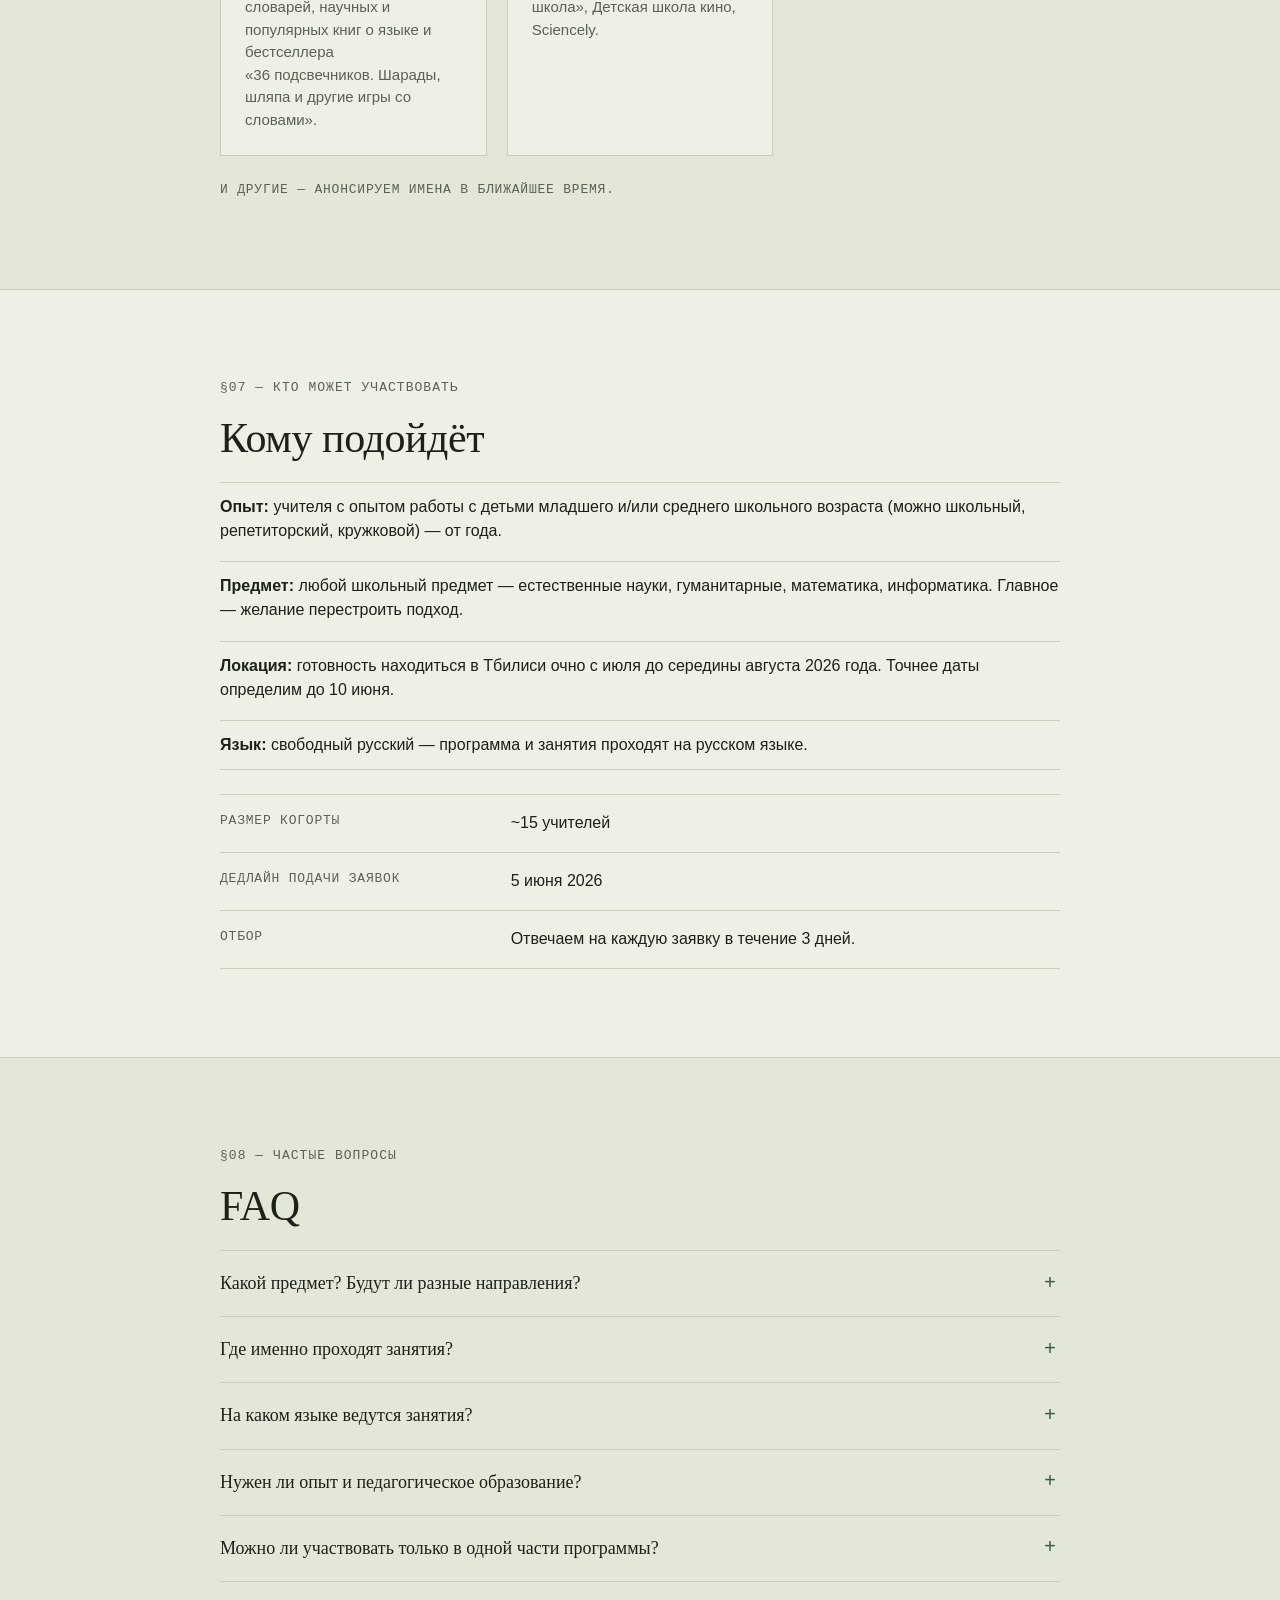
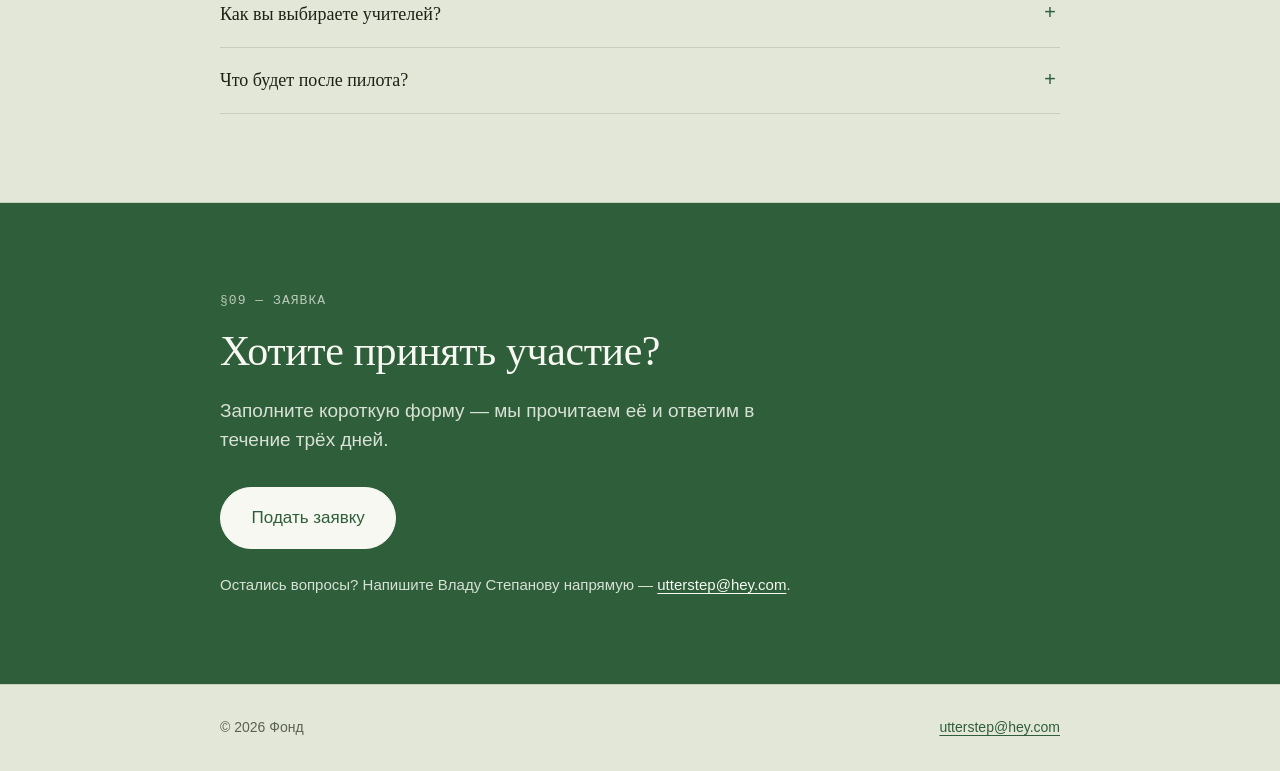
==== commit 77f7c546: "Rebalance §01 stats to lead with schedule cadence Real-teacher feedback flagged that the most decisi" ====
--- a/index.html
+++ b/index.html
@@ -16,7 +16,7 @@
   <!-- TODO: add og:image url when social-share image is ready -->
 
   <!-- Bump ?v=… when styles.css or script.js changes, to defeat browser cache -->
-  <link rel="stylesheet" href="styles.css?v=2026-05-22-2">
+  <link rel="stylesheet" href="styles.css?v=2026-05-25-2">
 </head>
 <body>
   <a class="skip-link" href="#main">Перейти к содержанию</a>
@@ -66,27 +66,26 @@
         <p class="section-label">§01 — О программе</p>
         <h2 class="section-title" id="program-title">Пилот в Грузии</h2>
 
-        <dl class="stats" aria-label="Основные параметры программы">
+        <dl class="stats" aria-label="Расписание интенсива">
           <div class="stat">
-            <dt class="stat__label">Длительность</dt>
+            <dt class="stat__label">Вечера в неделю</dt>
+            <dd class="stat__num">3</dd>
+            <dd class="stat__unit">по 2 пары</dd>
+          </div>
+          <div class="stat">
+            <dt class="stat__label">Пар за вечер</dt>
+            <dd class="stat__num">2</dd>
+            <dd class="stat__unit">по 2 ак. часа</dd>
+          </div>
+          <div class="stat">
+            <dt class="stat__label">Недели интенсива</dt>
+            <dd class="stat__num">2</dd>
+            <dd class="stat__unit">+ ~12 ак. часов с детьми</dd>
+          </div>
+          <div class="stat">
+            <dt class="stat__label">Всего</dt>
             <dd class="stat__num">~36</dd>
-            <dd class="stat__unit">ак. часов</dd>
-          </div>
-          <div class="stat">
-            <dt class="stat__label">Календарь</dt>
-            <dd class="stat__num">4</dd>
-            <dd class="stat__unit">недели</dd>
-          </div>
-          <div class="stat">
-            <dt class="stat__label">Структура</dt>
-            <dd class="stat__num">2</dd>
-            <dd class="stat__unit">блока</dd>
-          </div>
-          <div class="stat">
-            <dt class="stat__label">Когорта</dt>
-            <!-- TODO: confirm cohort size -->
-            <dd class="stat__num">~15</dd>
-            <dd class="stat__unit">учителей</dd>
+            <dd class="stat__unit">ак. часов программы</dd>
           </div>
         </dl>
 
@@ -96,7 +95,7 @@
             <div class="timeline__marker" aria-hidden="true"></div>
             <div class="timeline__content">
               <h3 class="timeline__title">Интенсив с учителями</h3>
-              <p class="timeline__tag">24 часа · 2 недели</p>
+              <p class="timeline__tag">24 ак. часа · 2 недели · 3 вечера/нед, 2 пары/вечер</p>
               <p class="timeline__desc">
                 Вместе с вами мы проведём пробные уроки — на те же темы, с которыми вы будете
                 работать с детьми. Дополнительно обсудим возрастную психологию и управление
@@ -121,7 +120,8 @@
         </div>
 
         <p class="timeline-note">
-          <strong>Точные даты определим до 10 июня</strong> — на основе ваших ответов в форме заявки.
+          <strong>Точные даты и расписание определим до 10 июня</strong> — на основе ваших
+          ответов в форме заявки. Время вечернее, чтобы вы могли совмещать с дневной работой.
         </p>
       </div>
     </section>
@@ -294,7 +294,7 @@
 
         <div class="team">
           <article class="team-card">
-            <h3 class="team-card__name">Елена Бунина</h3>
+            <h3 class="team-card__name"><a class="team-card__link" href="https://www.linkedin.com/in/elena-bunina-738522eb/" target="_blank" rel="noopener">Елена Бунина</a></h3>
             <p class="team-card__role">Создатель и меценат фонда</p>
             <p class="team-card__bio">
               Профессор математики в Bar Ilan University, руководитель Nebius Academy.
@@ -302,7 +302,7 @@
           </article>
 
           <article class="team-card">
-            <h3 class="team-card__name">Влад Степанов</h3>
+            <h3 class="team-card__name"><a class="team-card__link" href="https://www.linkedin.com/in/utterstep/" target="_blank" rel="noopener">Влад Степанов</a></h3>
             <p class="team-card__role">Руководитель фонда</p>
             <p class="team-card__bio">
               Бывший руководитель «Информатики» от Яндекса, CEO Gradarius. 13+ лет в EdTech
--- a/styles.css
+++ b/styles.css
@@ -430,13 +430,15 @@
 
 .timeline-note {
   margin: 1.5rem 0 0;
-  padding: 0.9rem 1.25rem;
+  padding: 1.15rem 1.4rem;
   font-size: 0.9375rem;
   color: var(--ink-muted);
   background: var(--bg-alt);
   border-left: 3px solid var(--accent);
   line-height: 1.55;
 }
+.timeline-note p { margin: 0; }
+.timeline-note p + p { margin-top: 1em; }
 .timeline-note strong { color: var(--ink); }
 
 @media (max-width: 720px) {
@@ -773,6 +775,14 @@
   font-size: 1.25rem;
   margin-bottom: 0.25rem;
 }
+.team-card__link {
+  color: inherit;
+  text-decoration: none;
+  border-bottom: 1px solid transparent;
+  transition: border-color 0.15s ease;
+}
+.team-card__link:hover,
+.team-card__link:focus-visible { border-bottom-color: var(--accent); }
 .team-card__role {
   font-family: var(--font-mono);
   text-transform: uppercase;
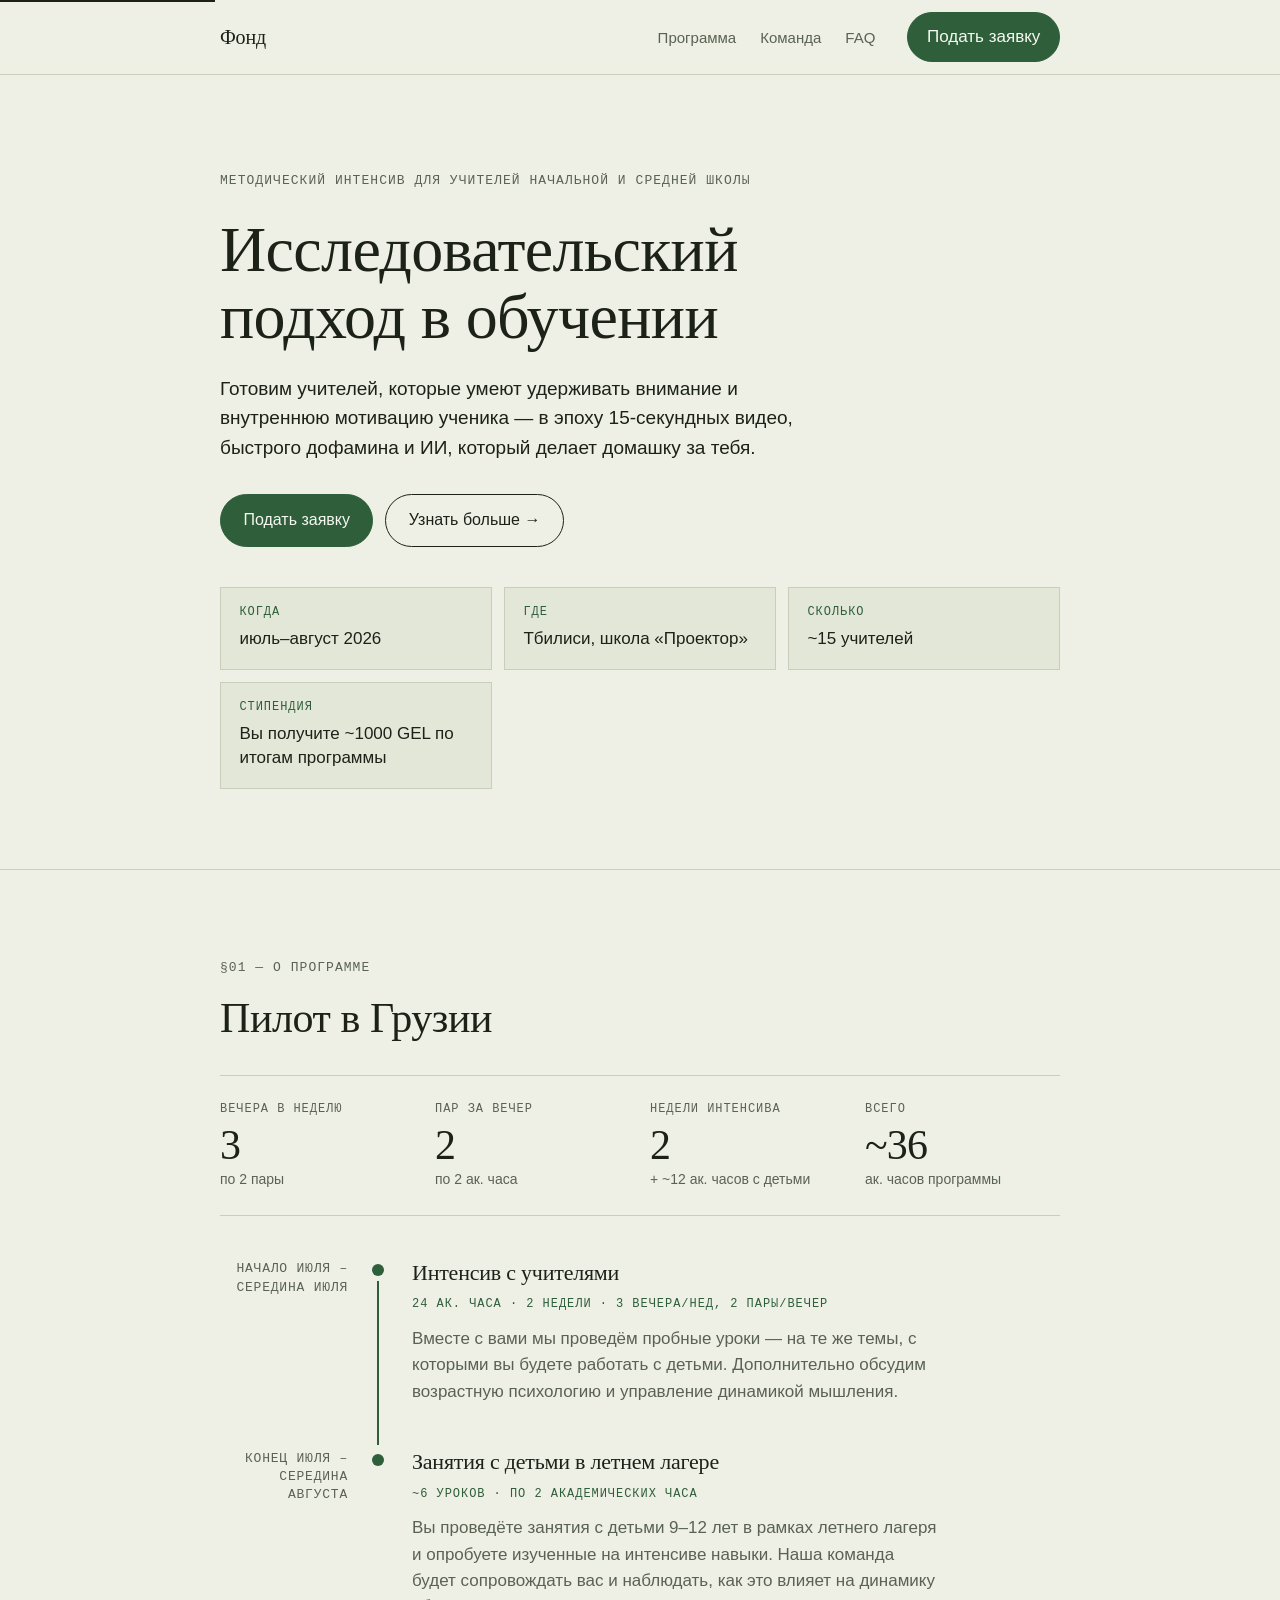
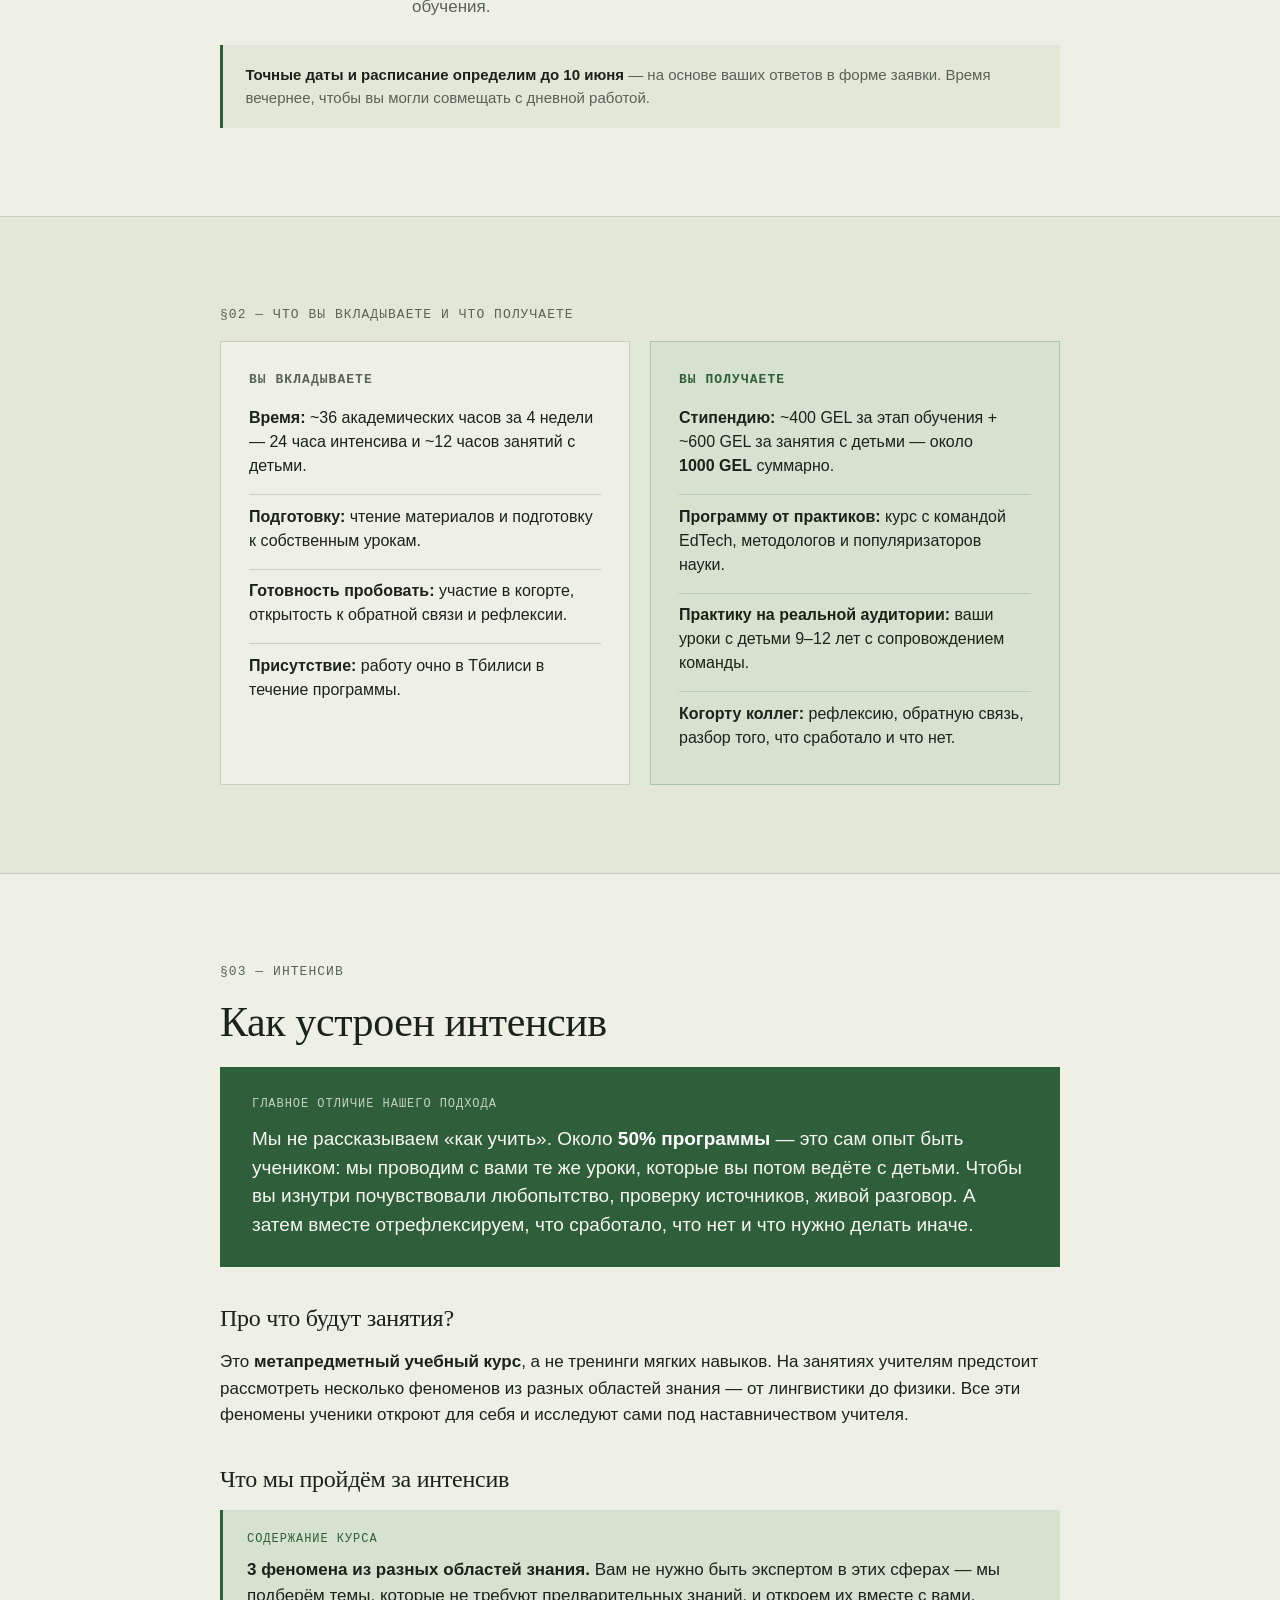
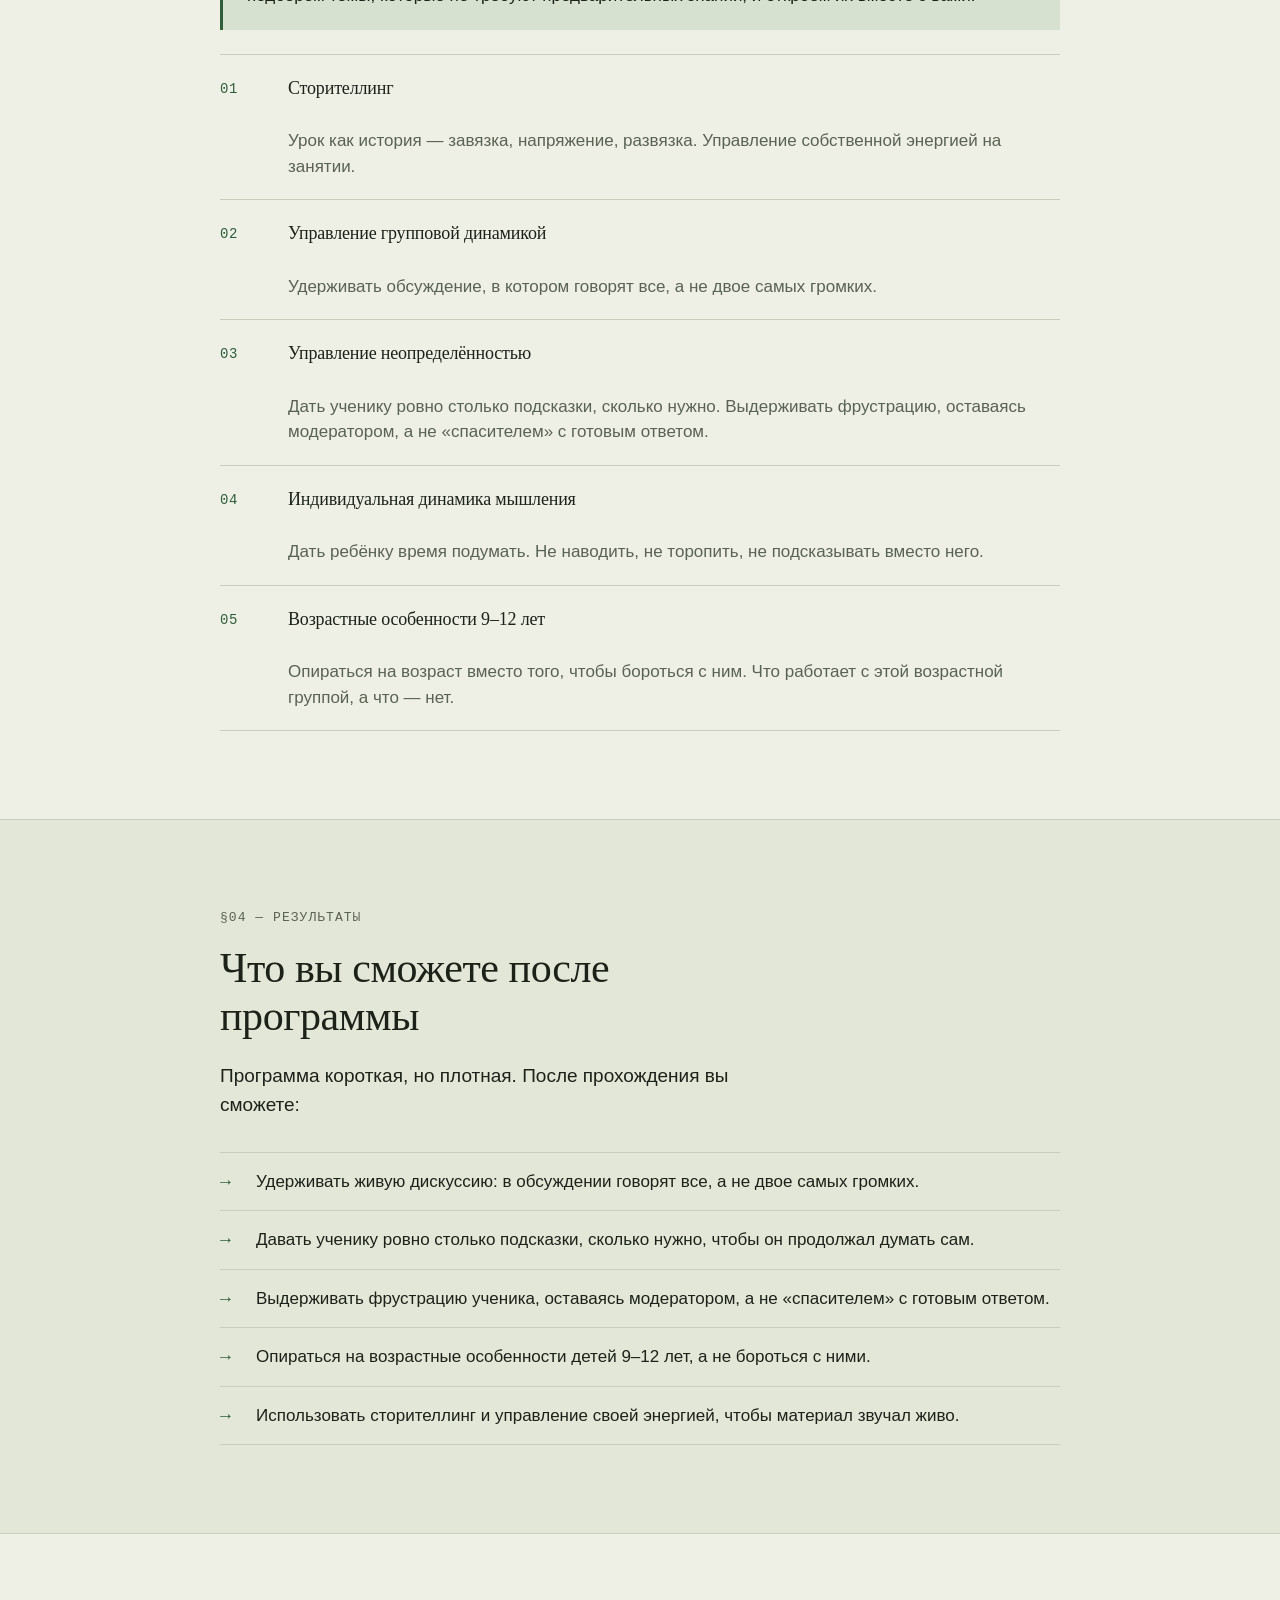
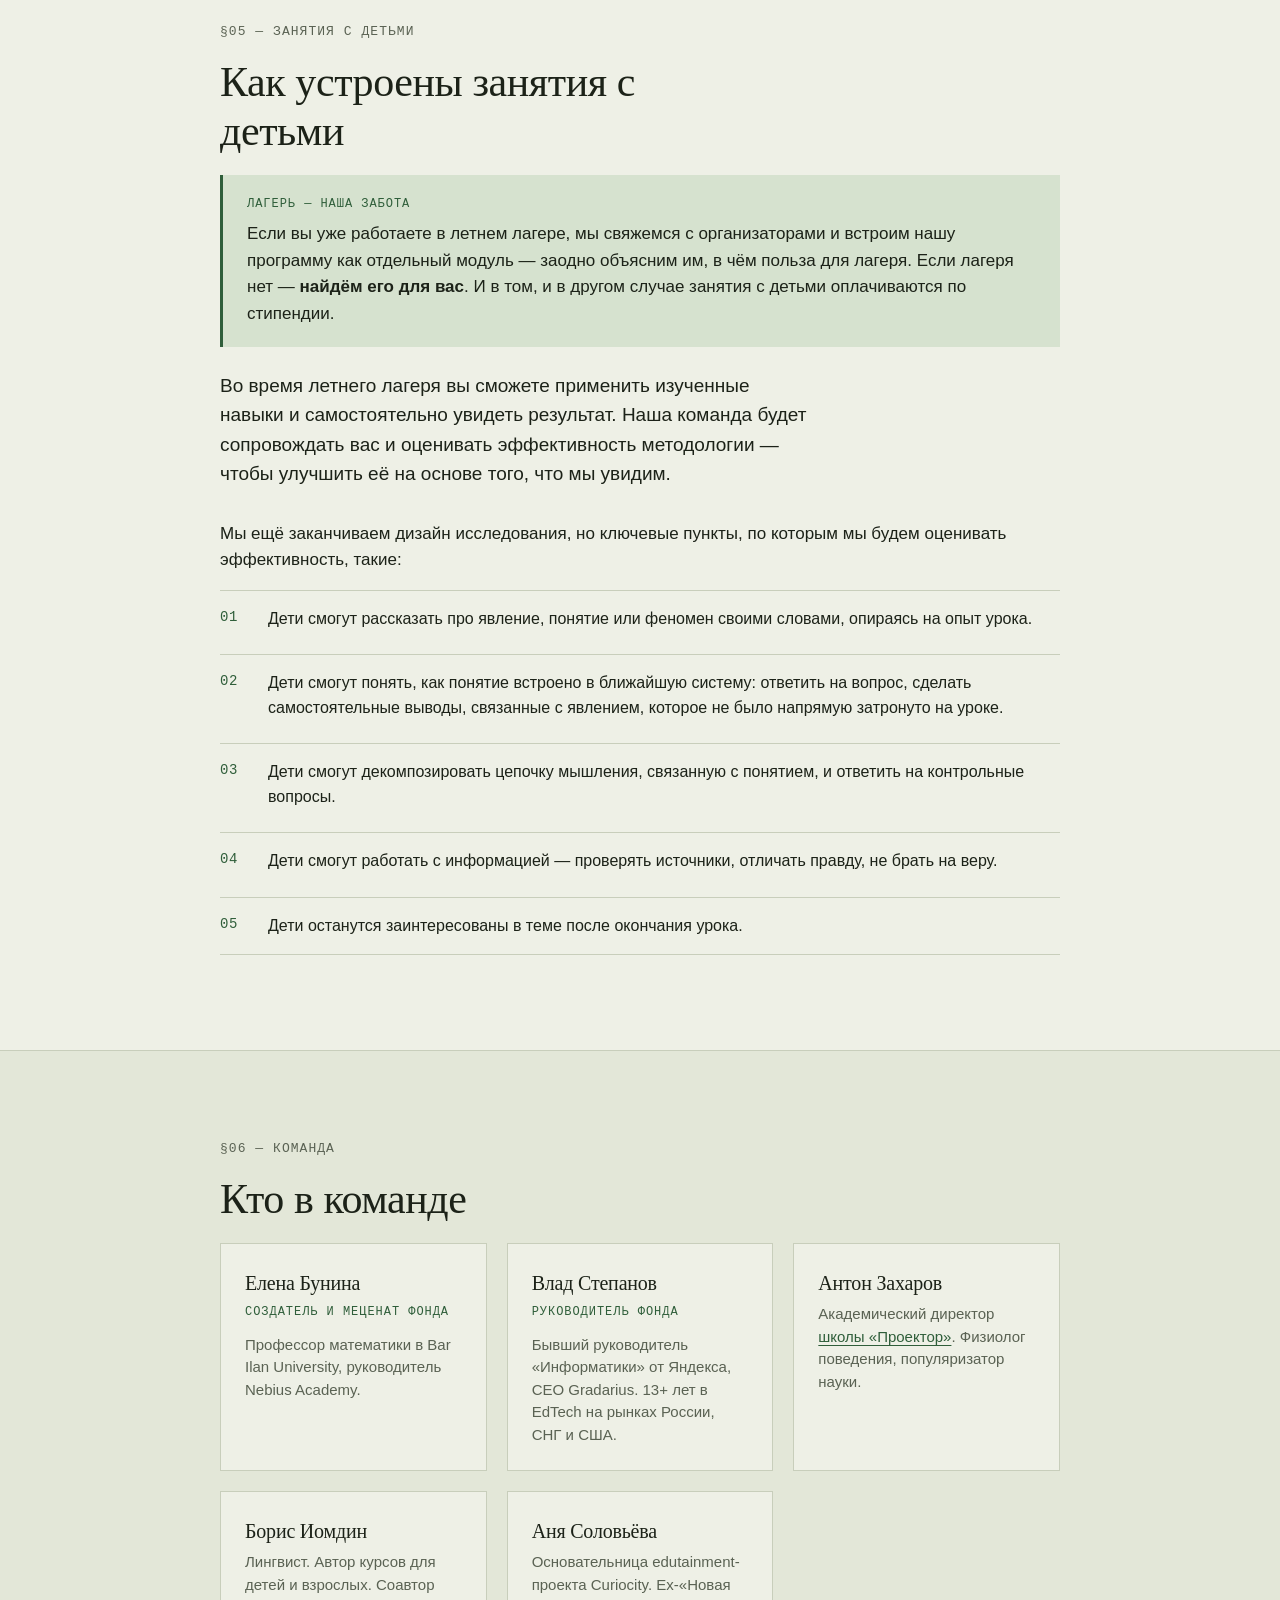
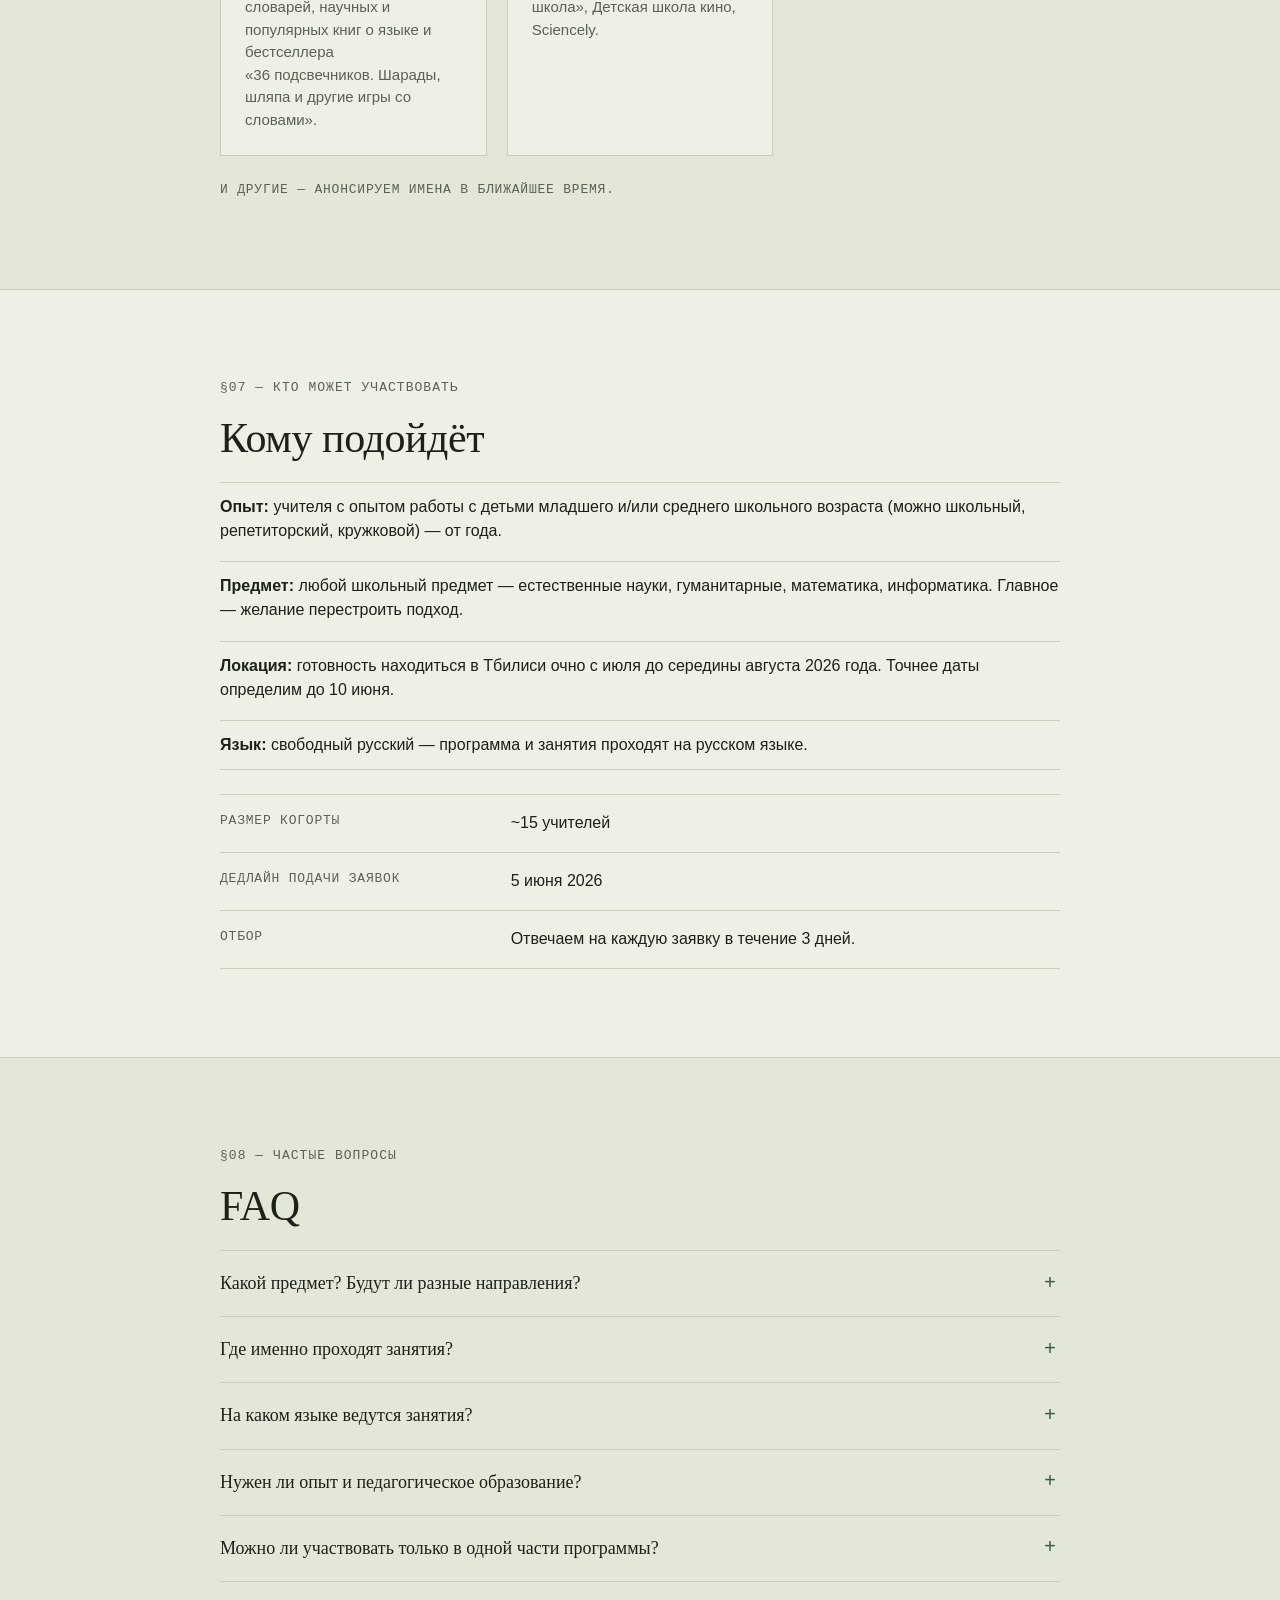
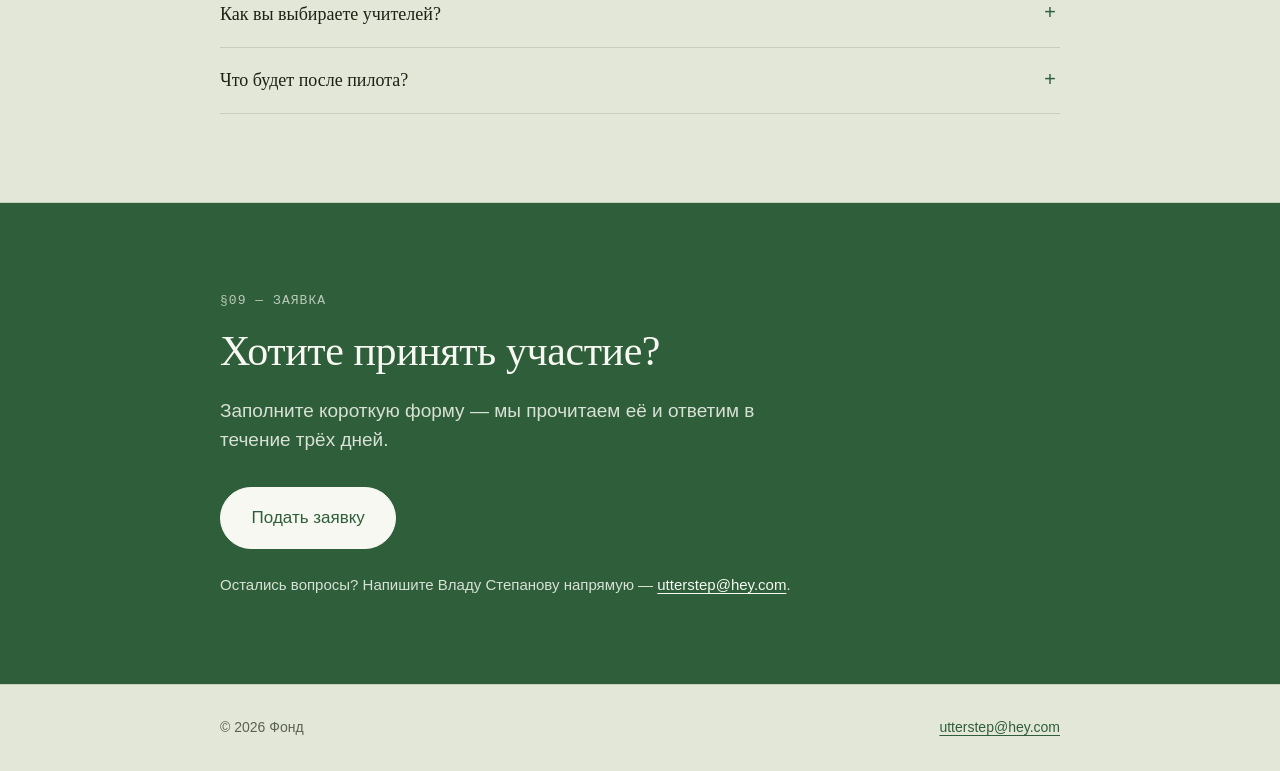
==== commit f826c135: "Soften the key-distinction claim from 80% to 50% The "around 80% of the program is being-a-student" " ====
--- a/index.html
+++ b/index.html
@@ -164,7 +164,7 @@
         <div class="key-distinction">
           <p class="key-distinction__label">Главное отличие нашего подхода</p>
           <p class="key-distinction__body">
-            Мы не рассказываем «как учить». Около <strong>80% программы</strong> — это сам опыт
+            Мы не рассказываем «как учить». Около <strong>50% программы</strong> — это сам опыт
             быть учеником: мы проводим с вами те же уроки, которые вы потом ведёте с детьми.
             Чтобы вы изнутри почувствовали любопытство, проверку источников, живой разговор.
             А затем вместе отрефлексируем, что сработало, что нет и что нужно делать иначе.
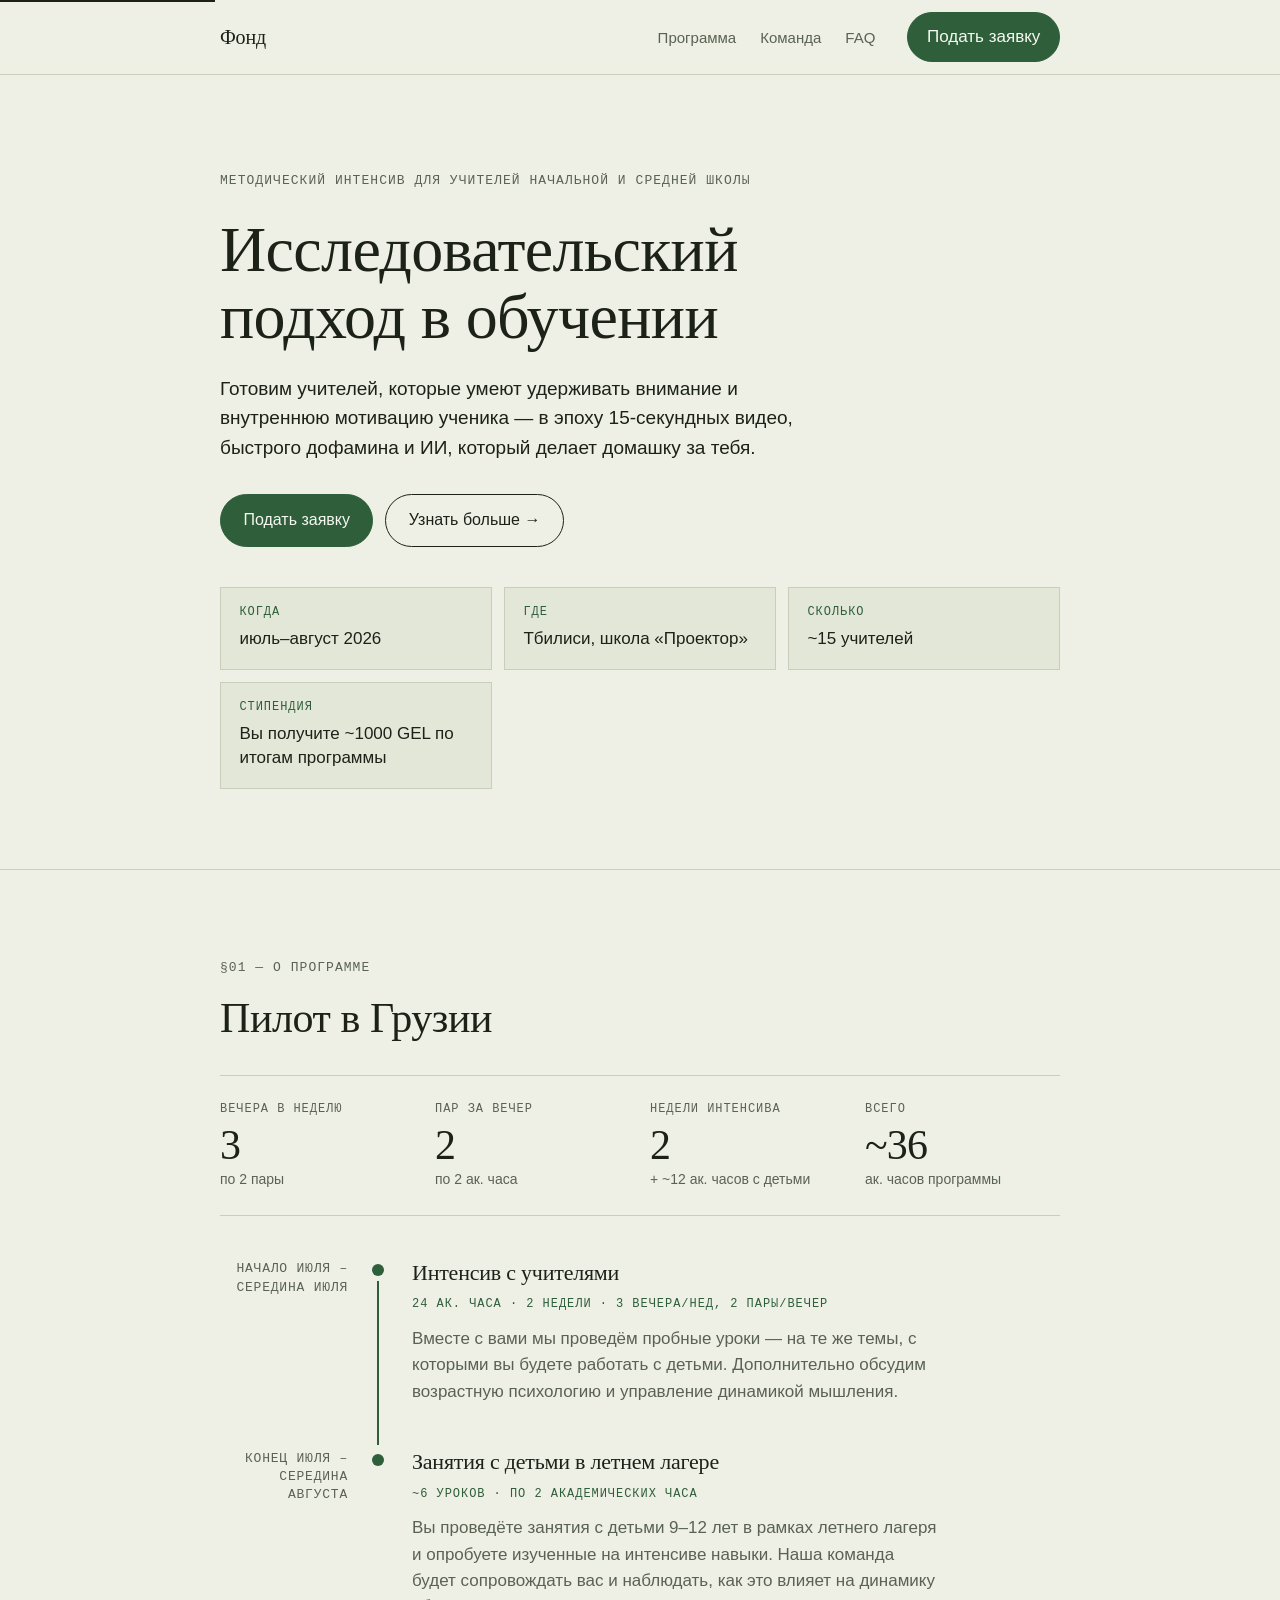
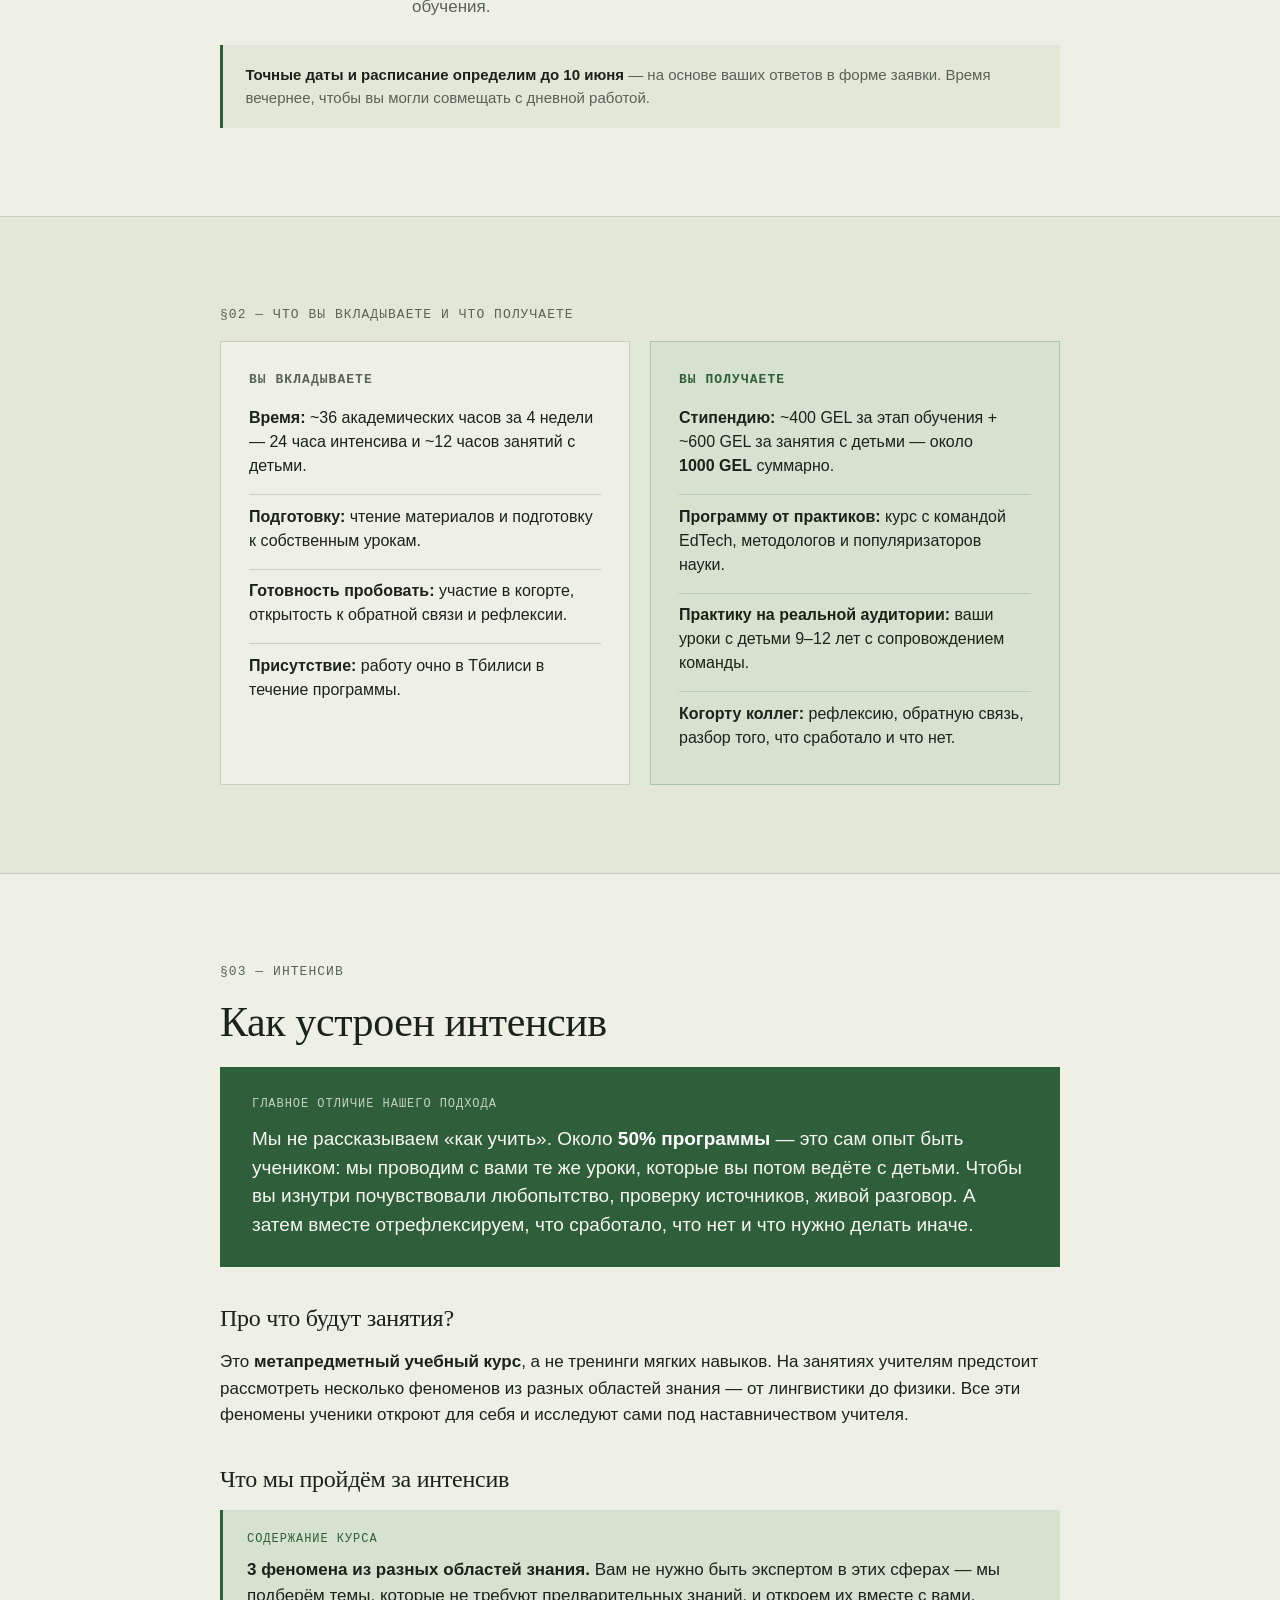
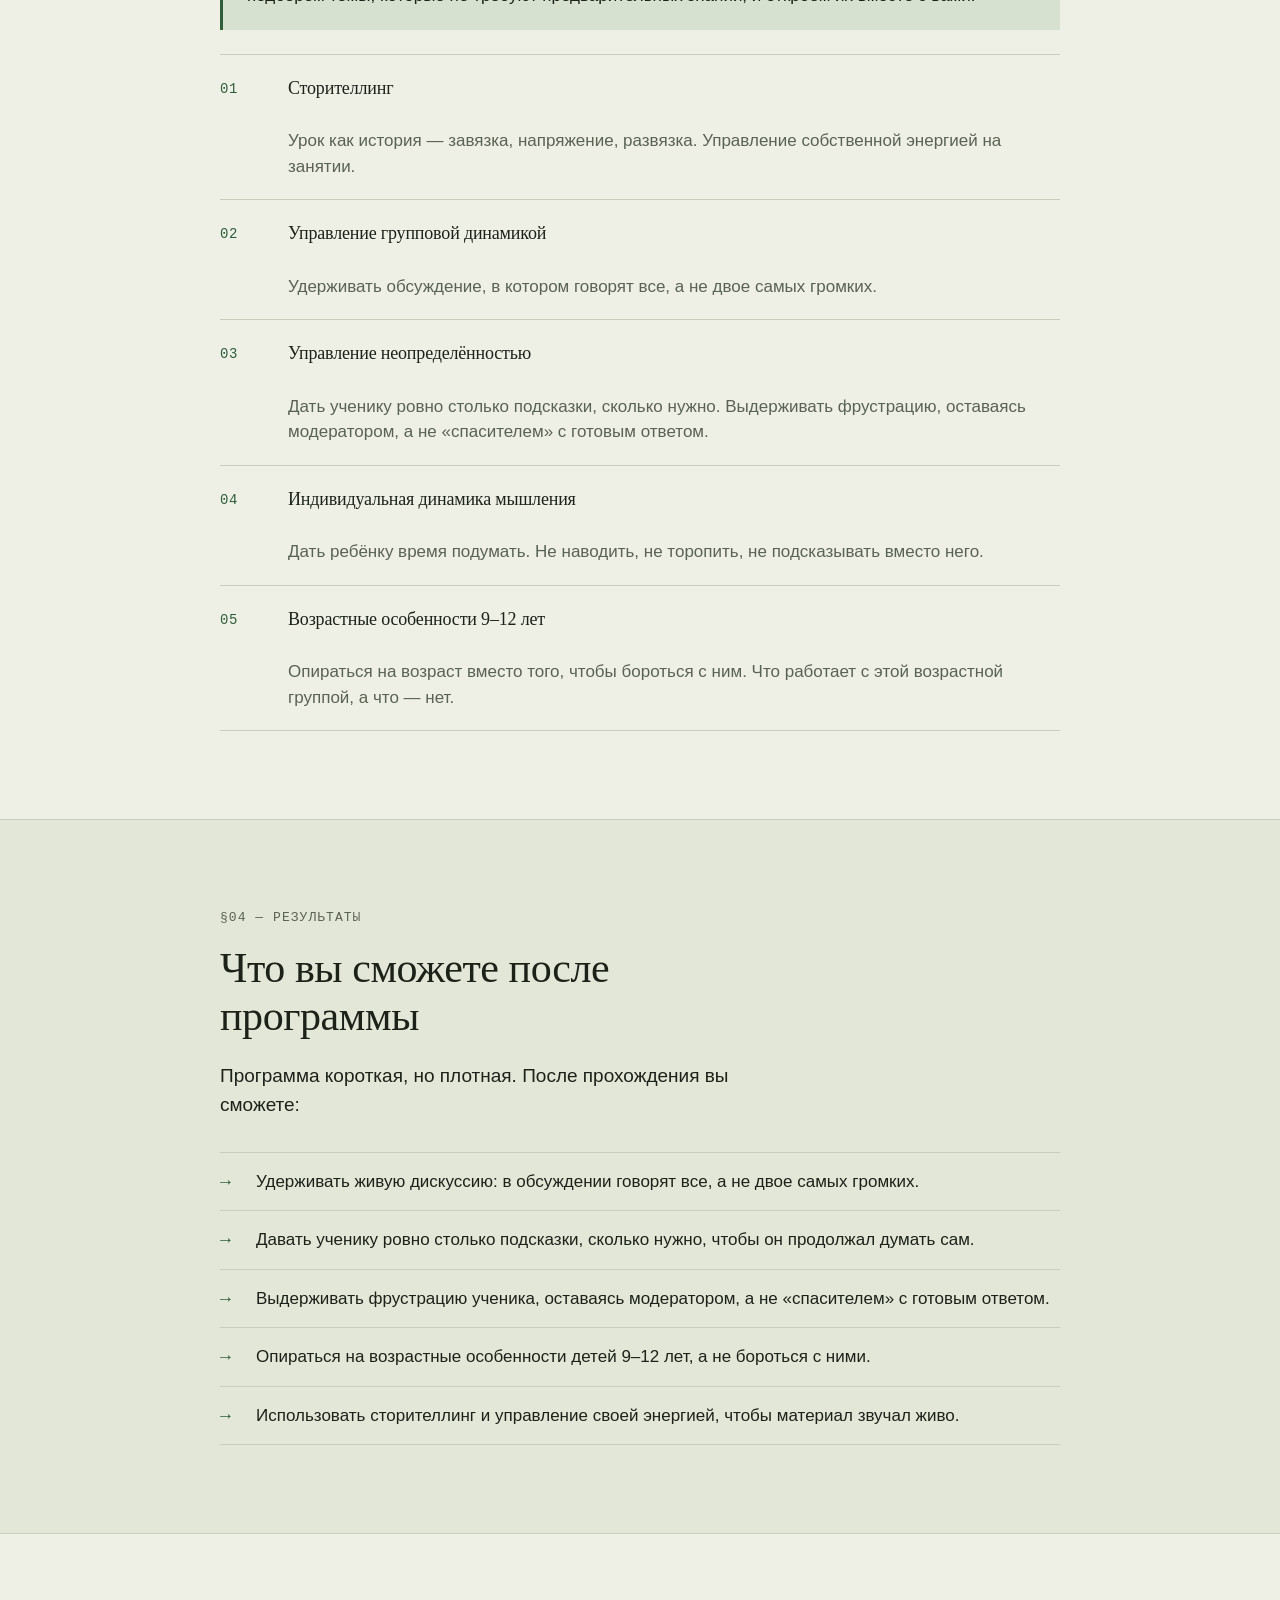
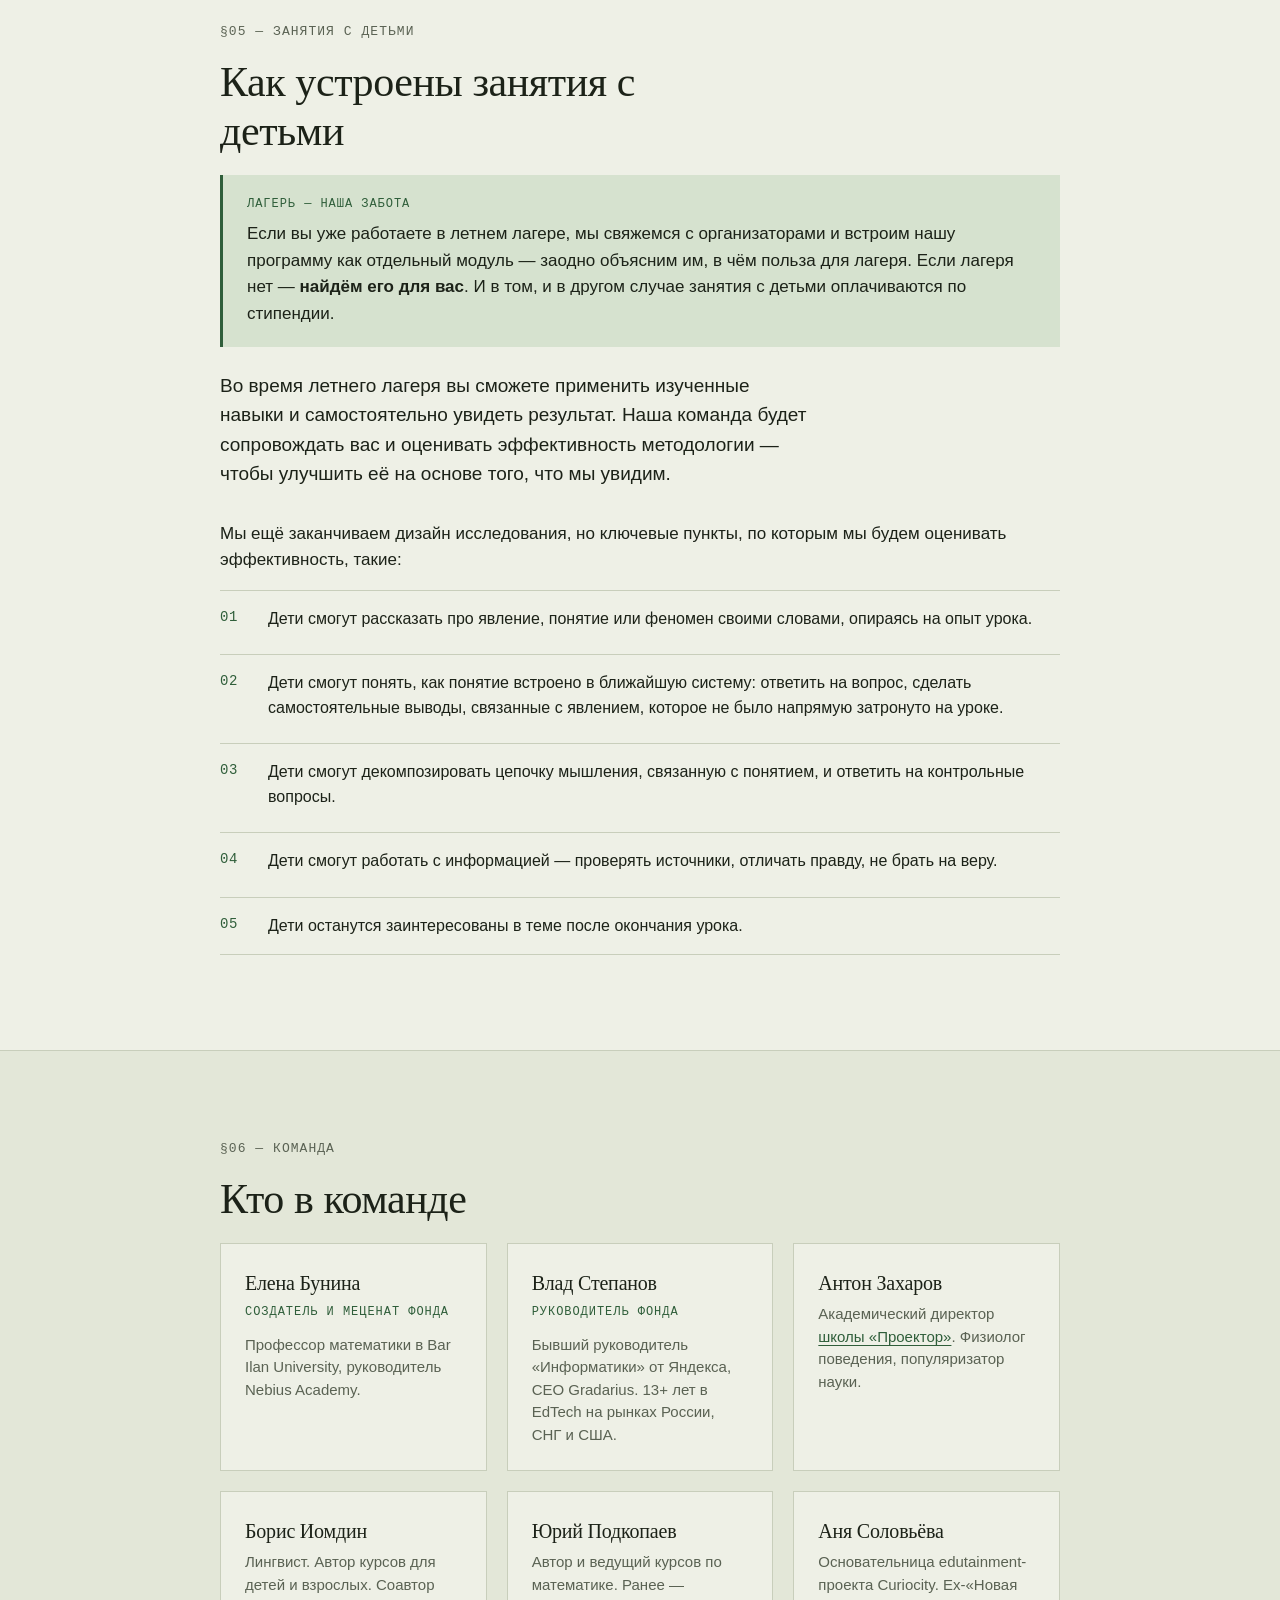
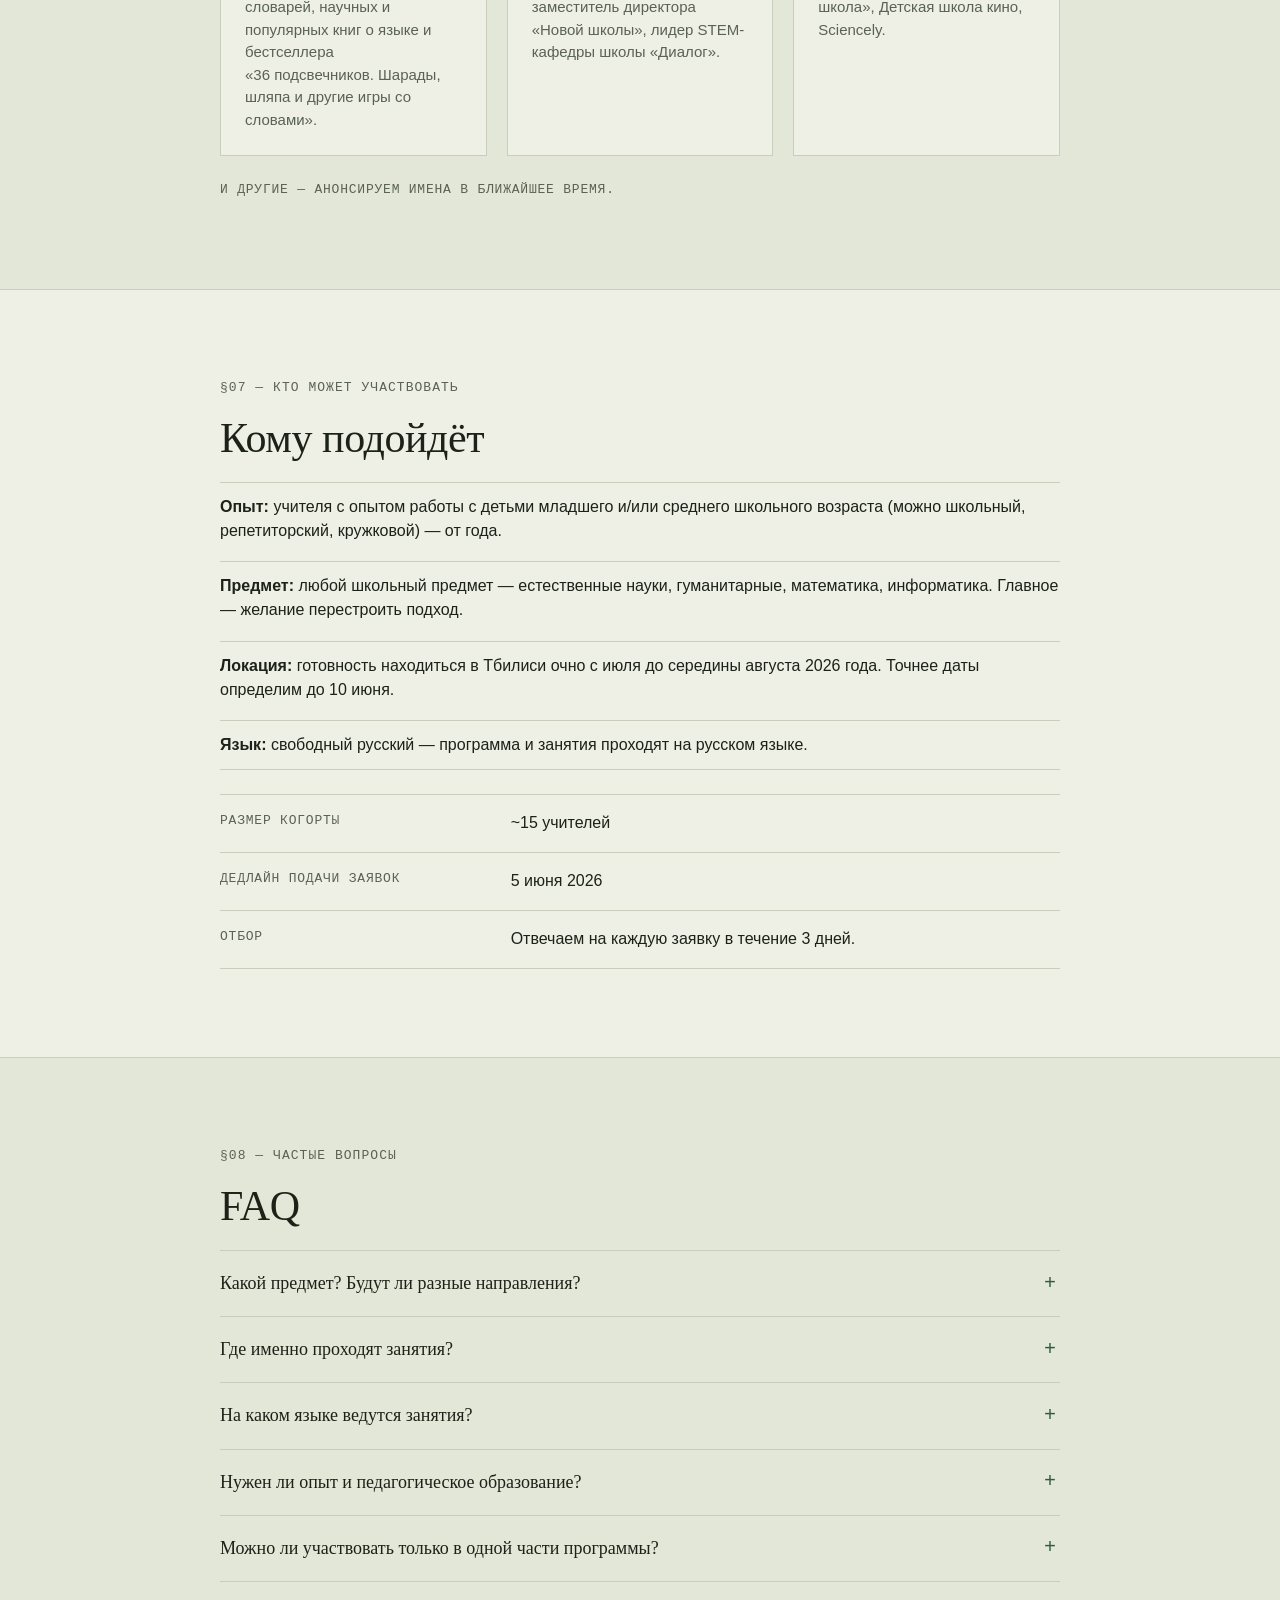
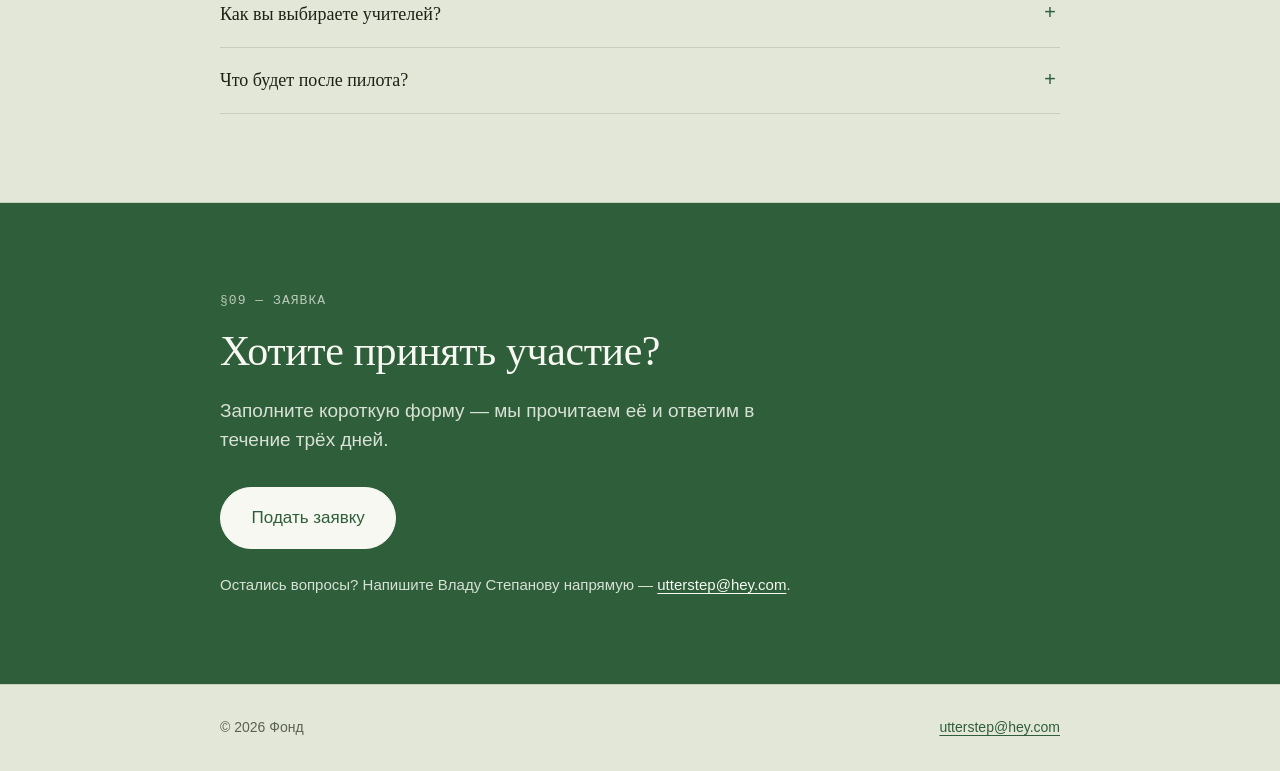
==== commit 420f4d84: "Add Yury Podkopaev to the team Math curriculum author and instructor, ex-deputy director of Novaya S" ====
--- a/index.html
+++ b/index.html
@@ -326,6 +326,14 @@
           </article>
 
           <article class="team-card">
+            <h3 class="team-card__name">Юрий Подкопаев</h3>
+            <p class="team-card__bio">
+              Автор и ведущий курсов по математике. Ранее — заместитель директора «Новой школы»,
+              лидер STEM-кафедры школы «Диалог».
+            </p>
+          </article>
+
+          <article class="team-card">
             <h3 class="team-card__name">Аня Соловьёва</h3>
             <p class="team-card__bio">
               Основательница edutainment-проекта Curiocity. Ex-«Новая школа», Детская школа кино,
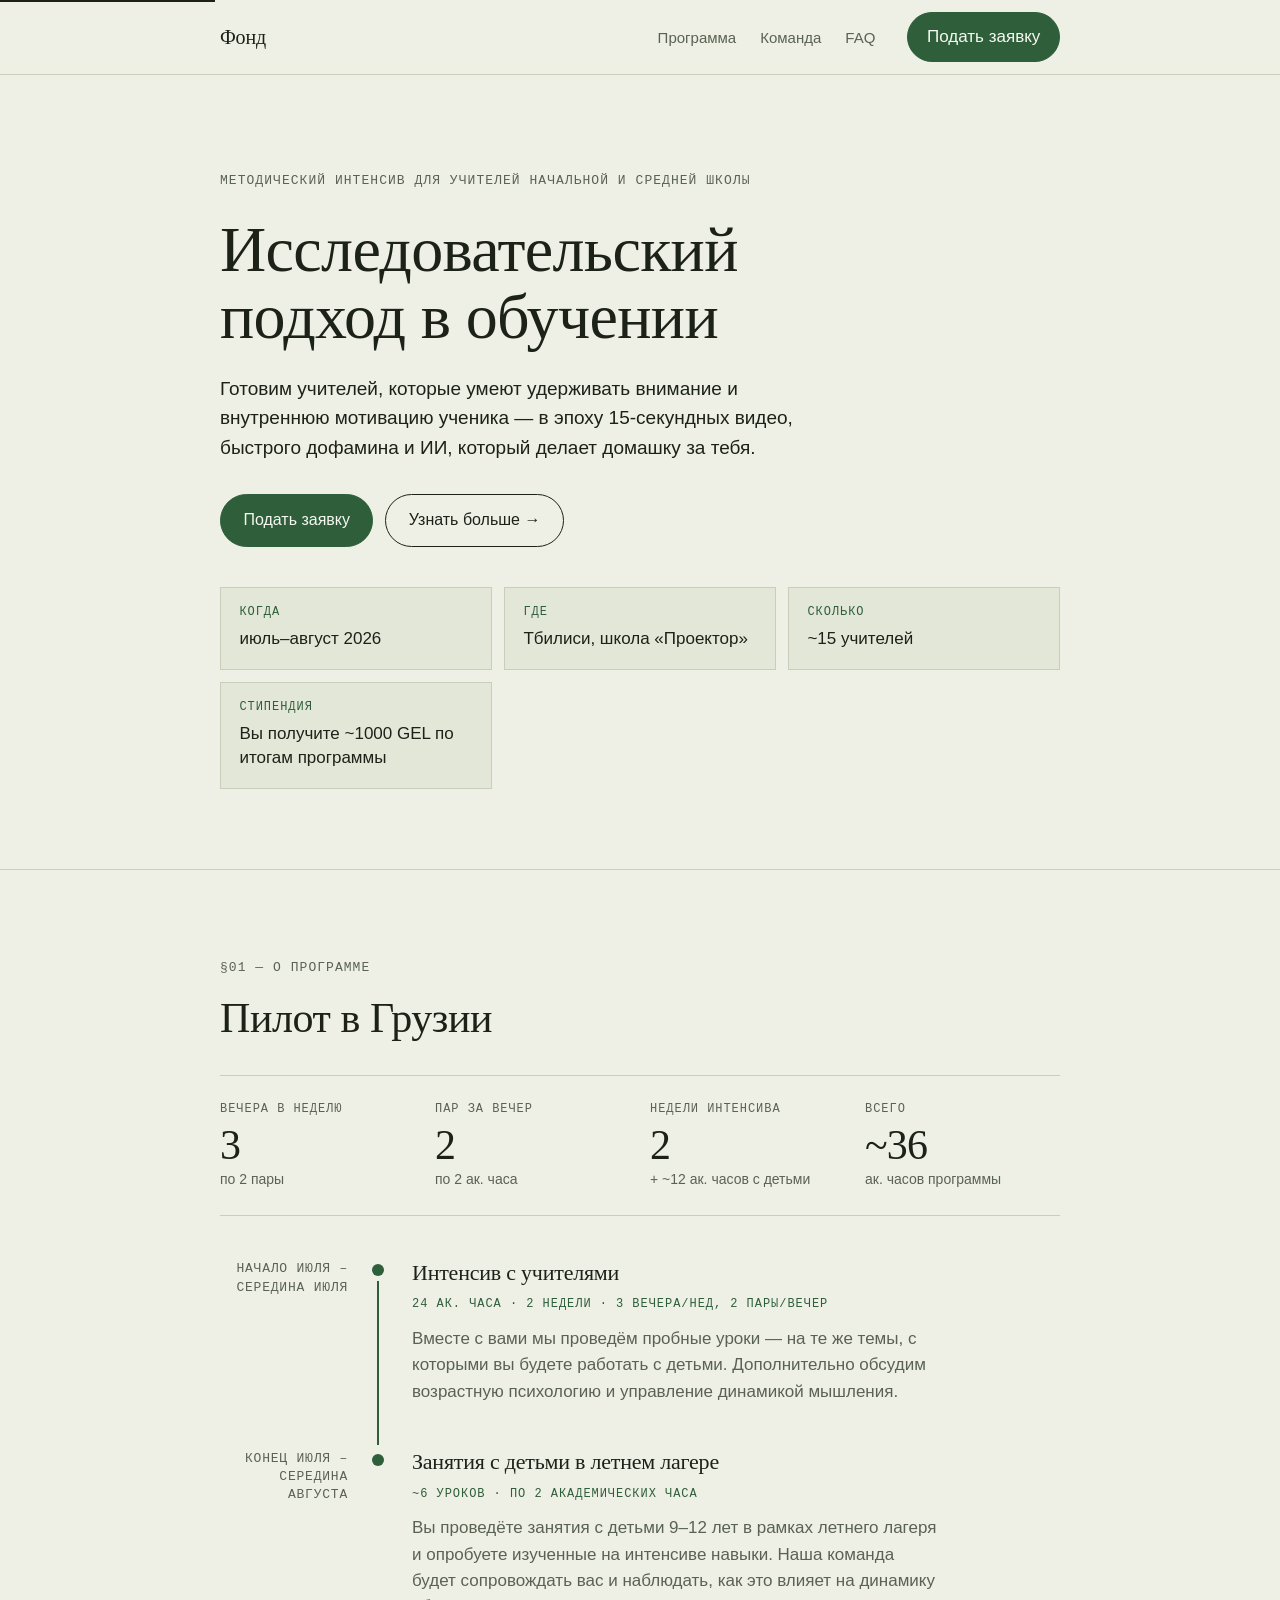
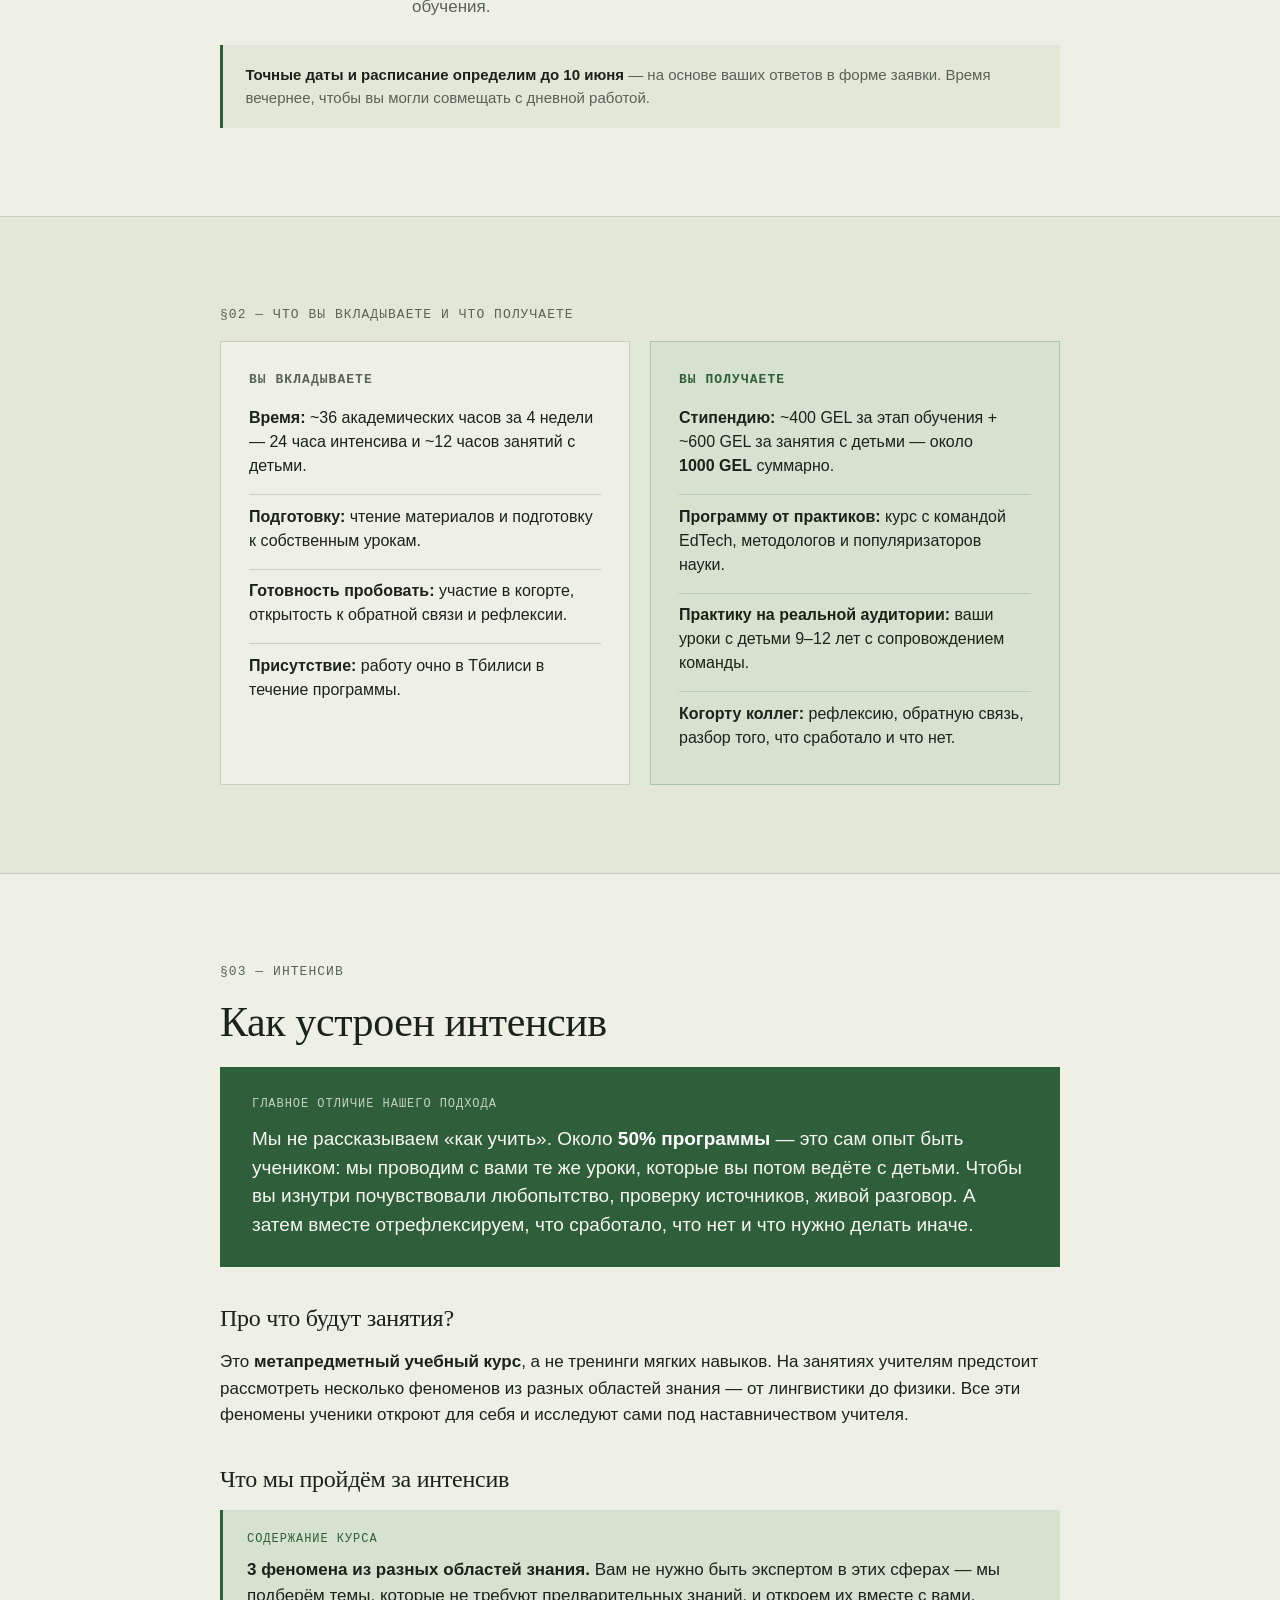
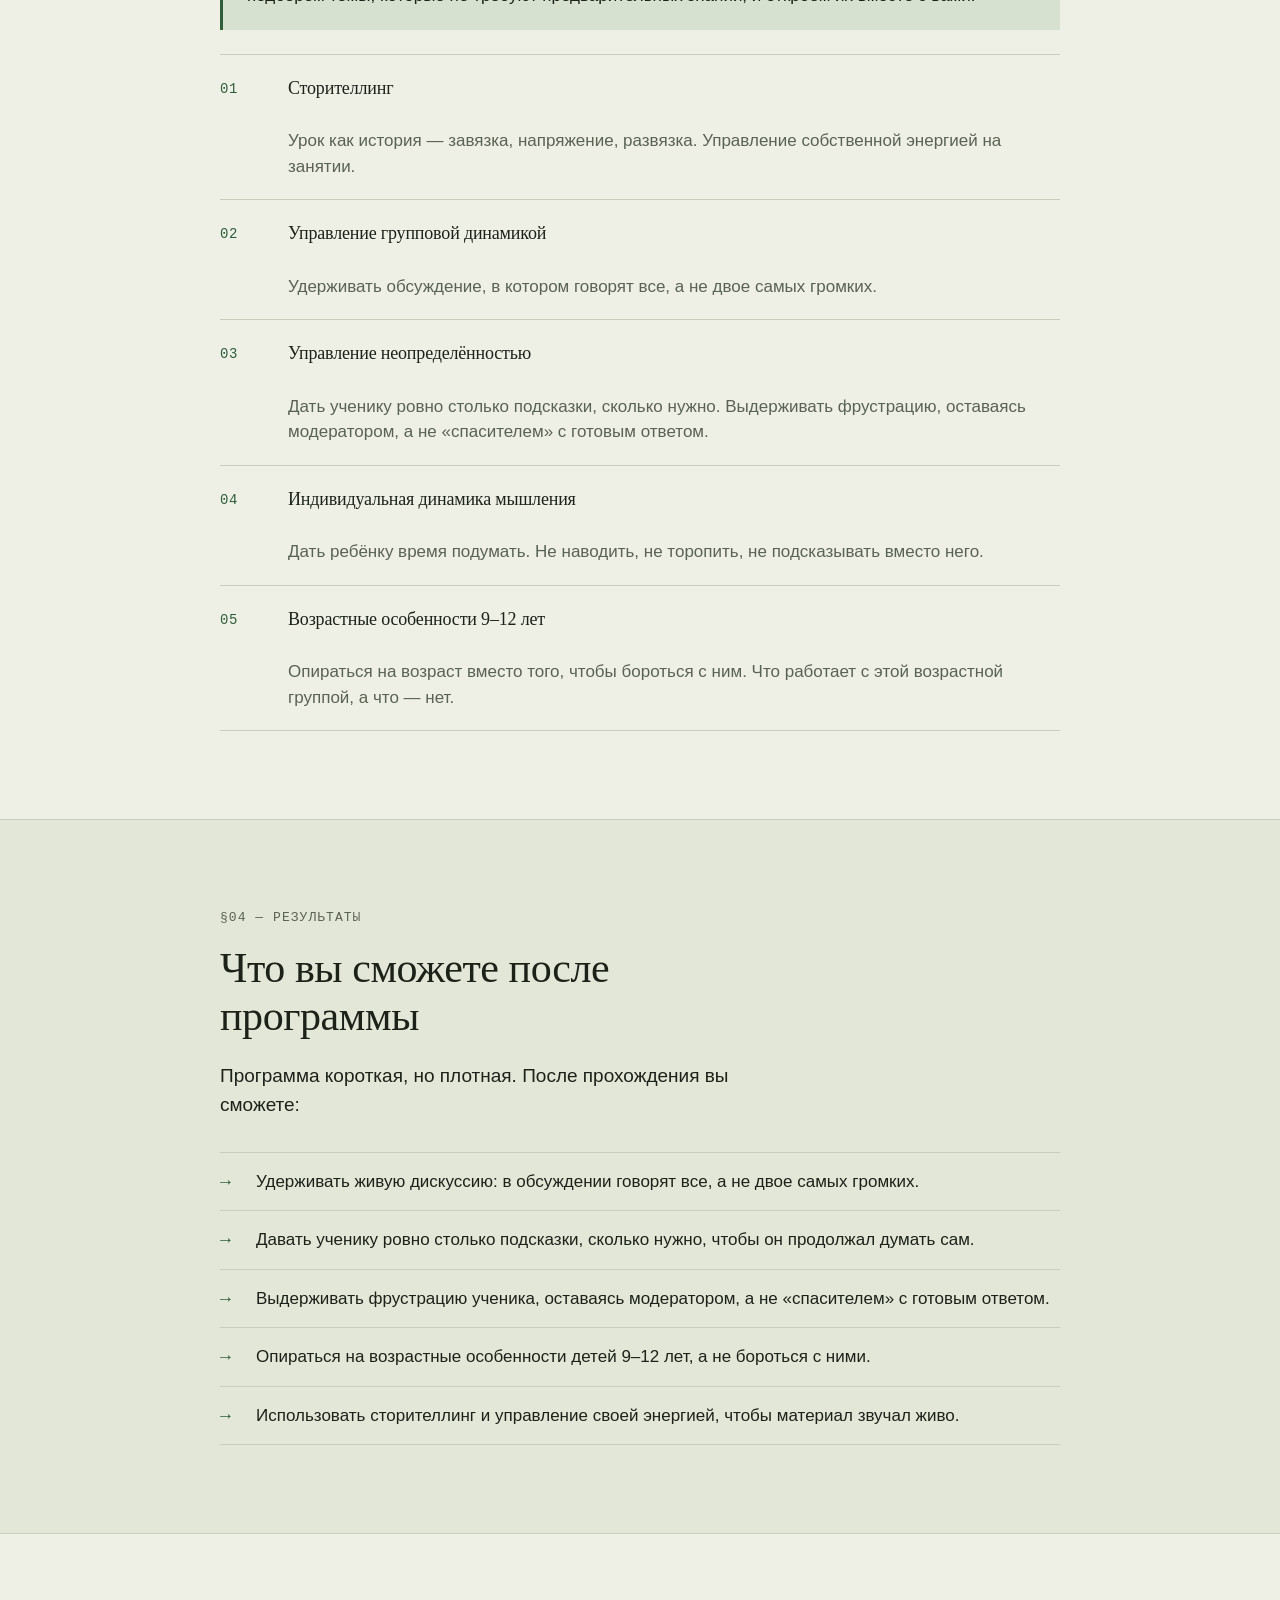
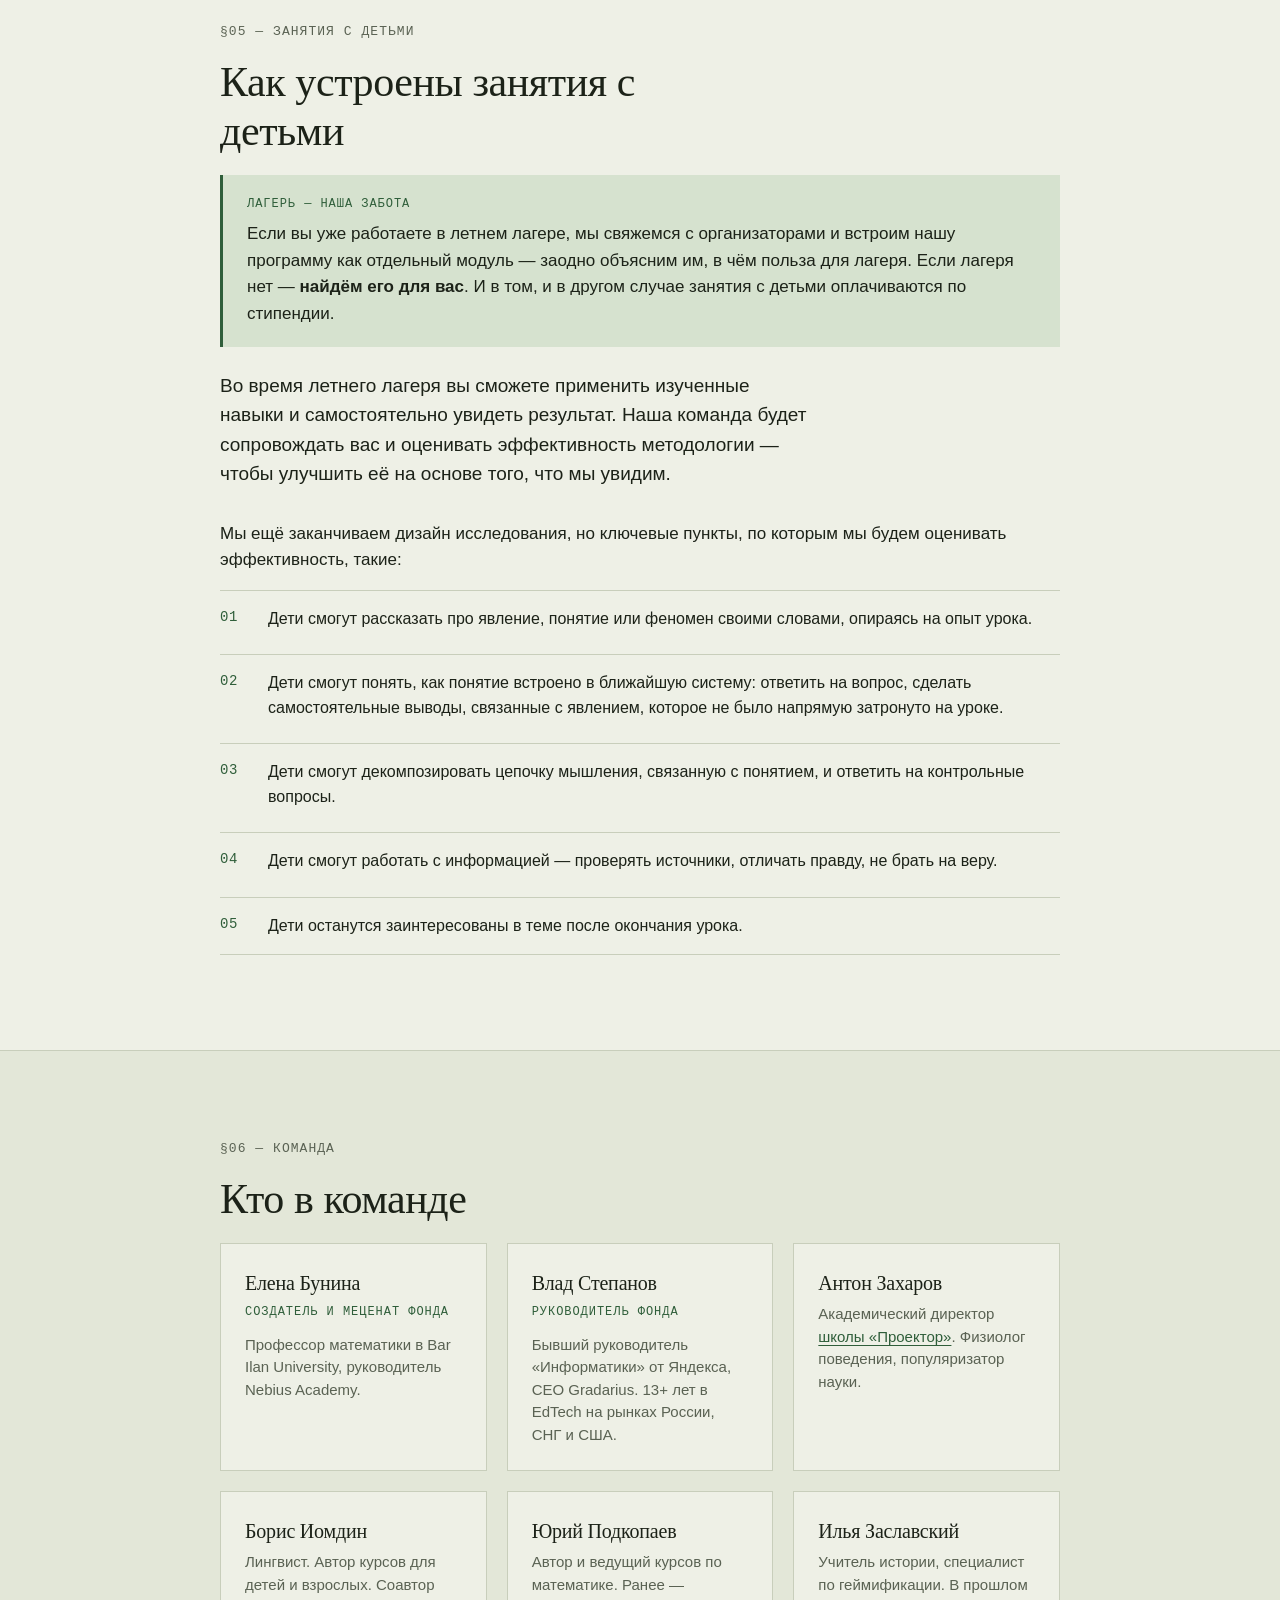
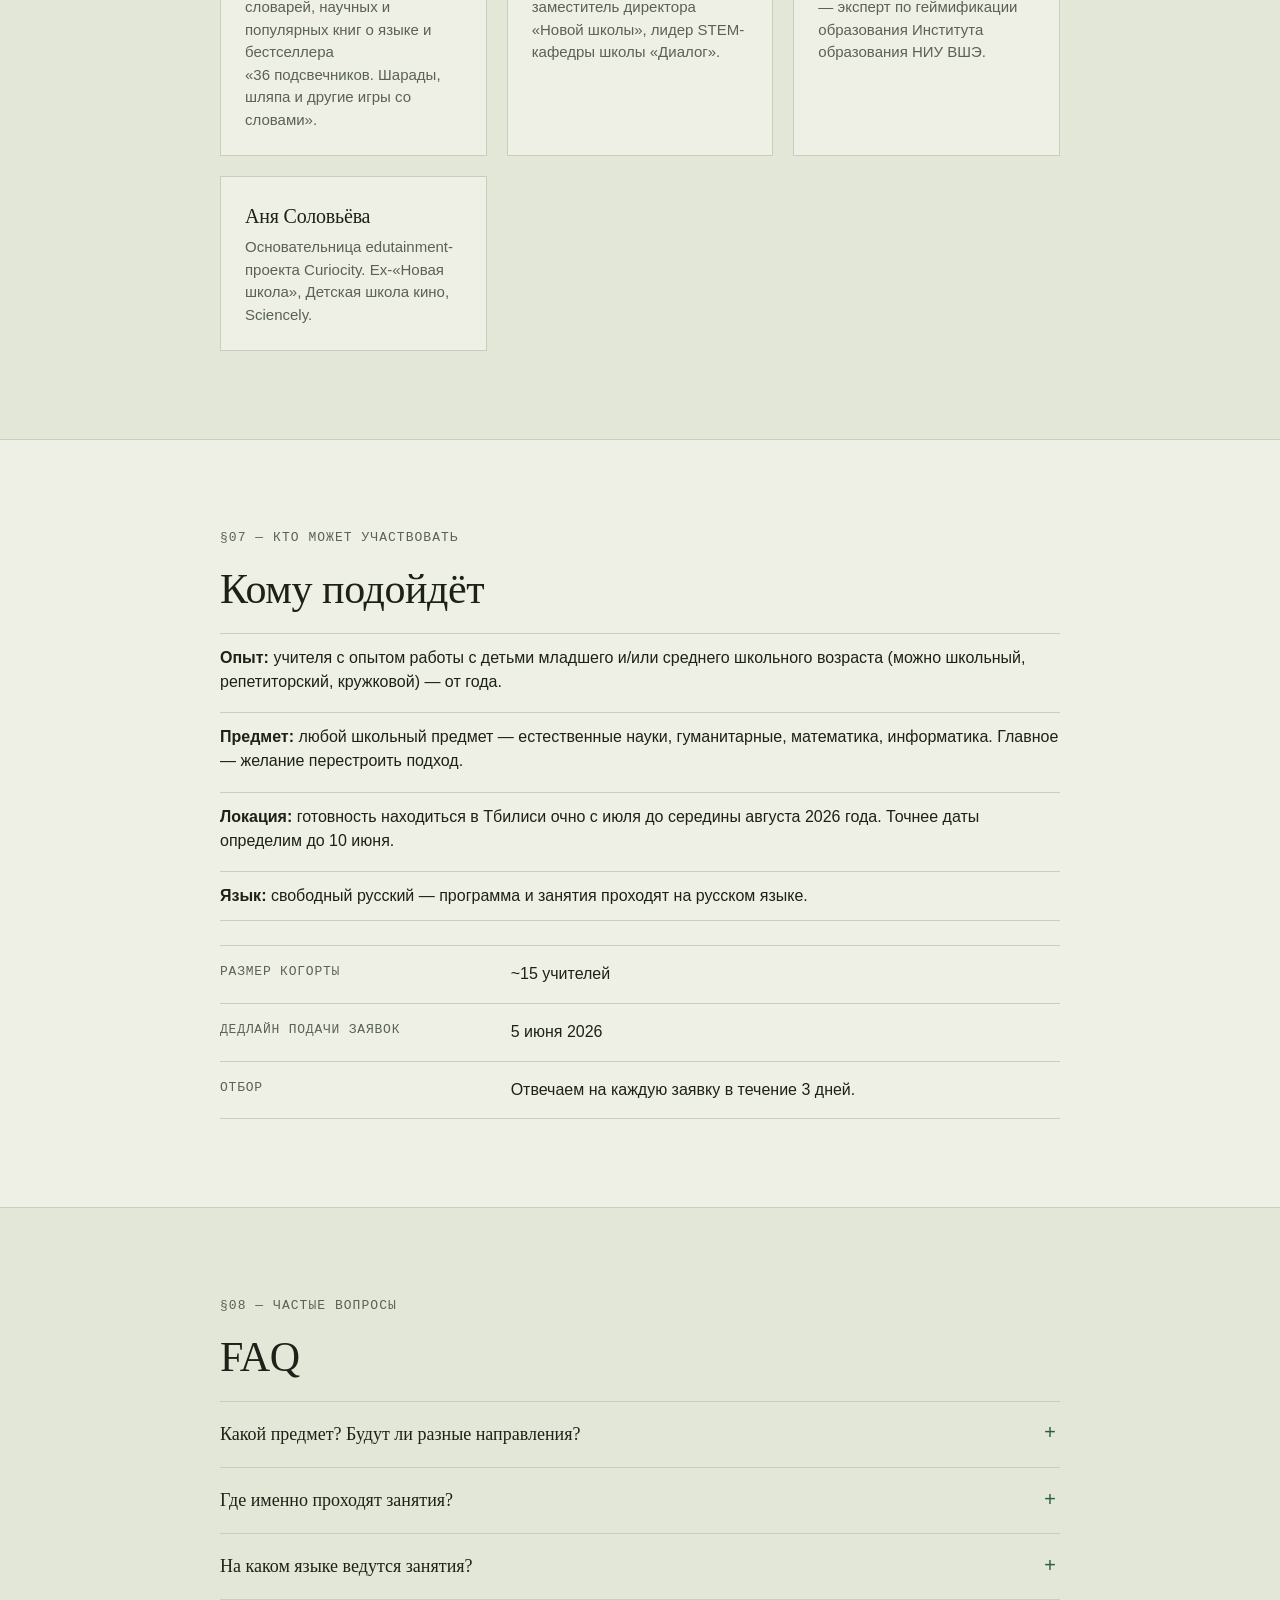
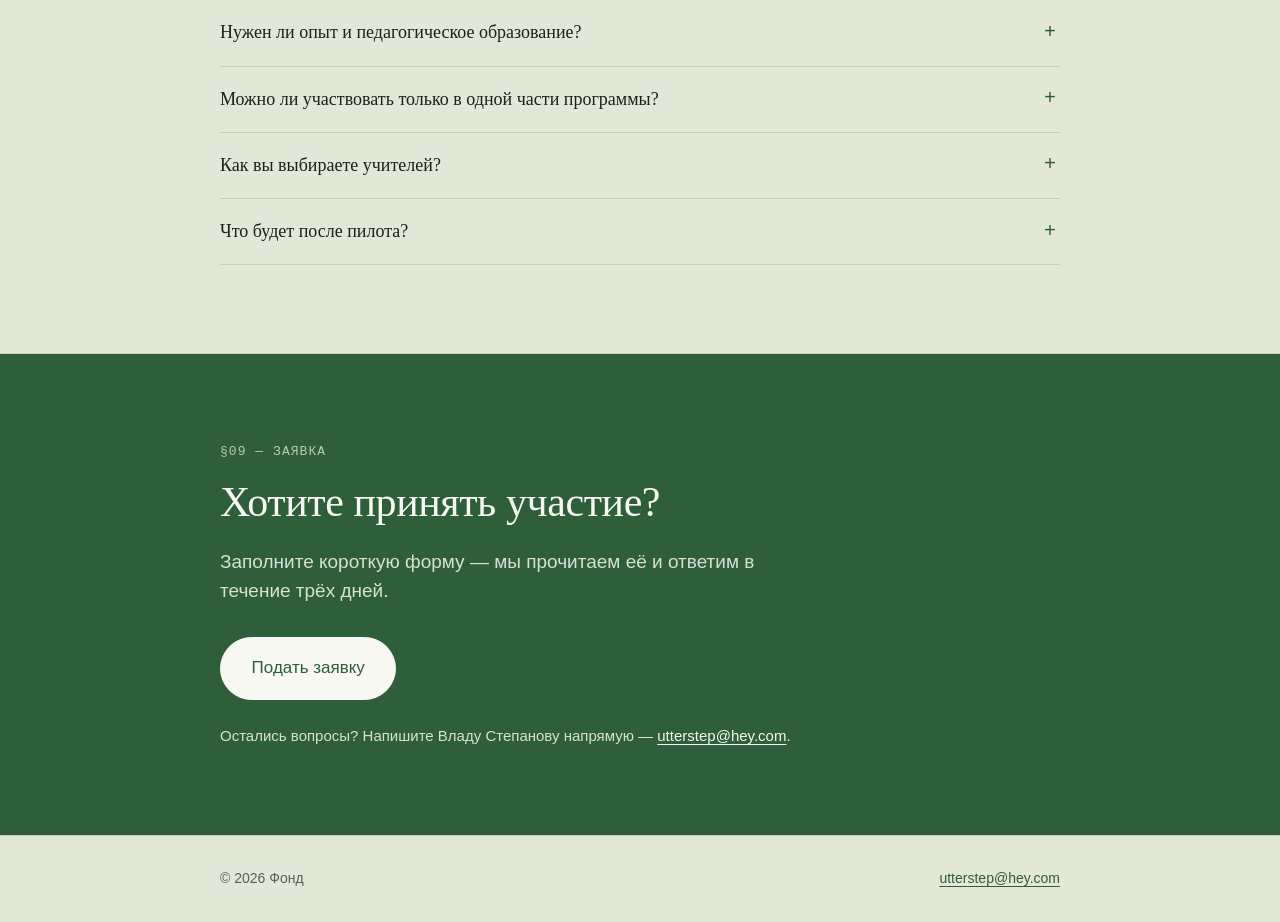
==== commit 17227553: "Add Ilya Zaslavsky to the team History teacher and gamification specialist, formerly an educational-" ====
--- a/index.html
+++ b/index.html
@@ -334,6 +334,14 @@
           </article>
 
           <article class="team-card">
+            <h3 class="team-card__name">Илья Заславский</h3>
+            <p class="team-card__bio">
+              Учитель истории, специалист по геймификации. В прошлом — эксперт по геймификации
+              образования Института образования НИУ ВШЭ.
+            </p>
+          </article>
+
+          <article class="team-card">
             <h3 class="team-card__name">Аня Соловьёва</h3>
             <p class="team-card__bio">
               Основательница edutainment-проекта Curiocity. Ex-«Новая школа», Детская школа кино,
@@ -341,10 +349,6 @@
             </p>
           </article>
         </div>
-
-        <p class="team-note">
-          И другие — анонсируем имена в ближайшее время.
-        </p>
       </div>
     </section>
 
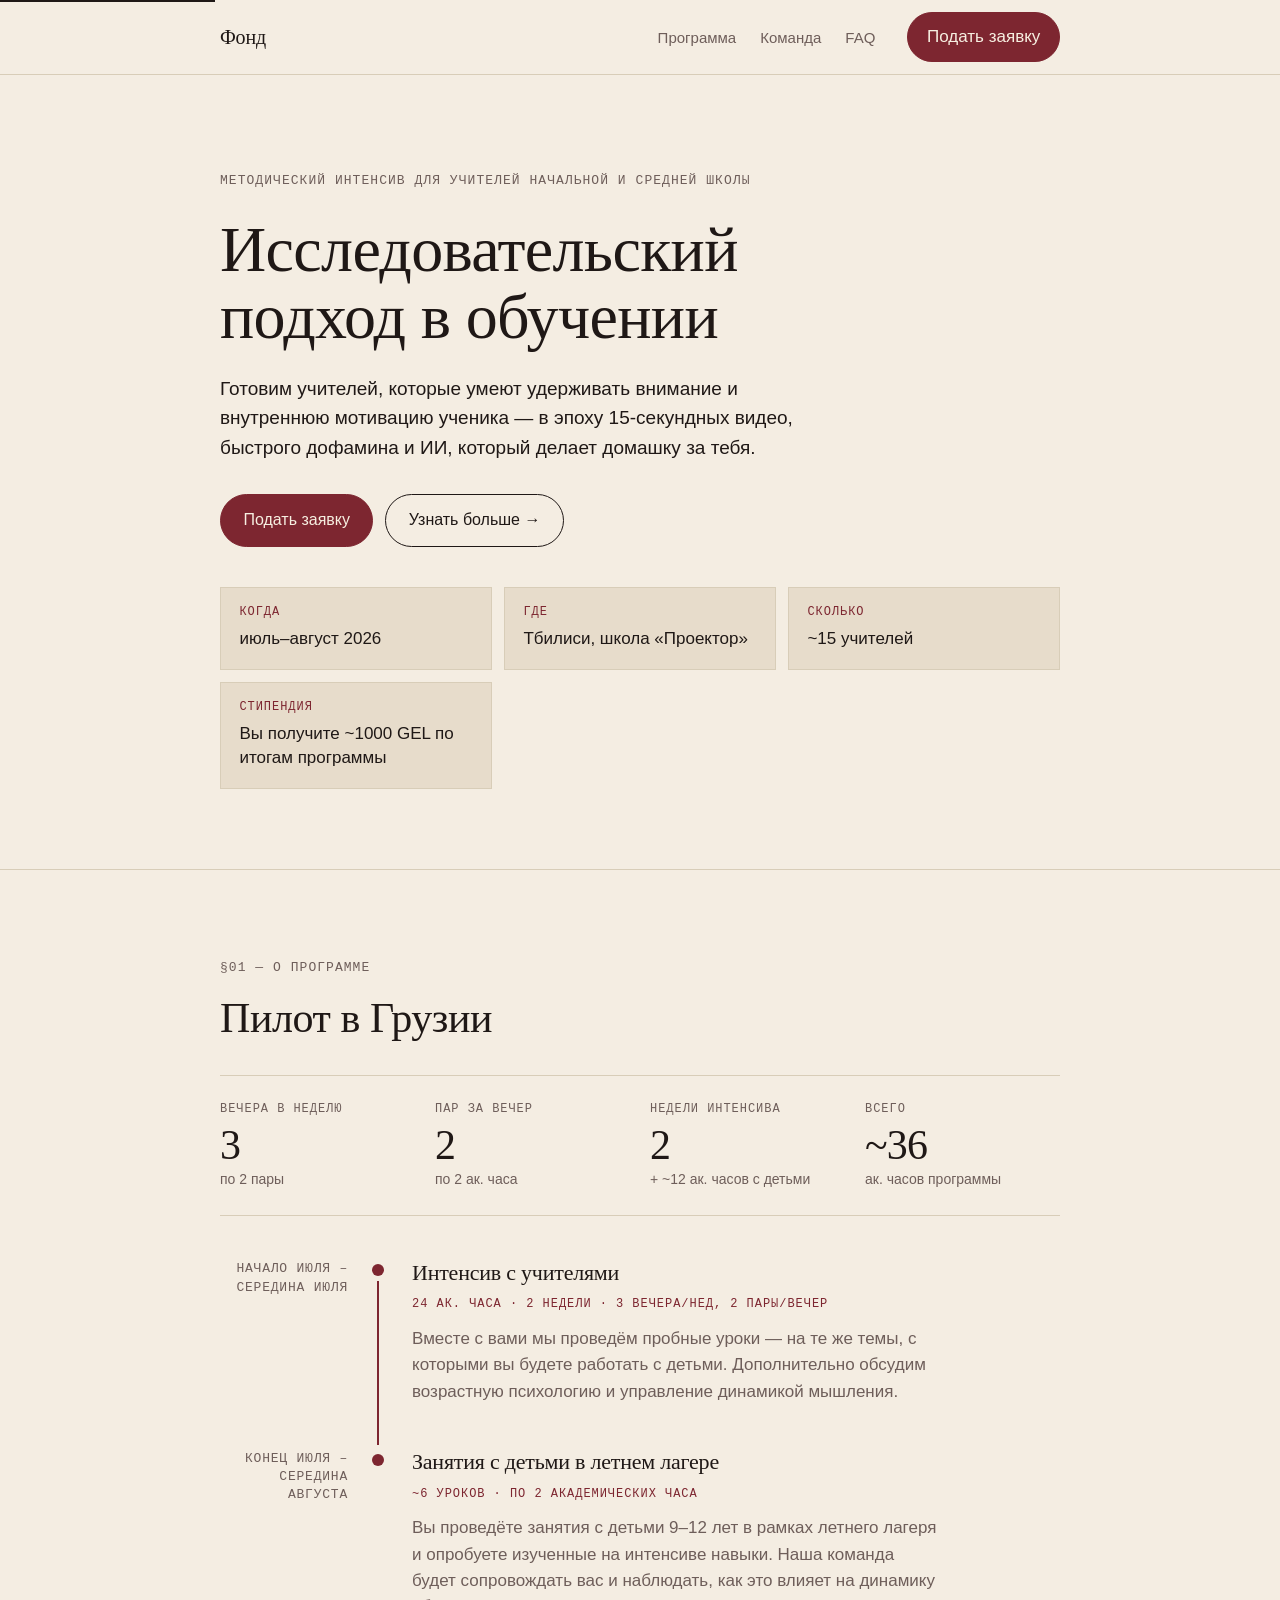
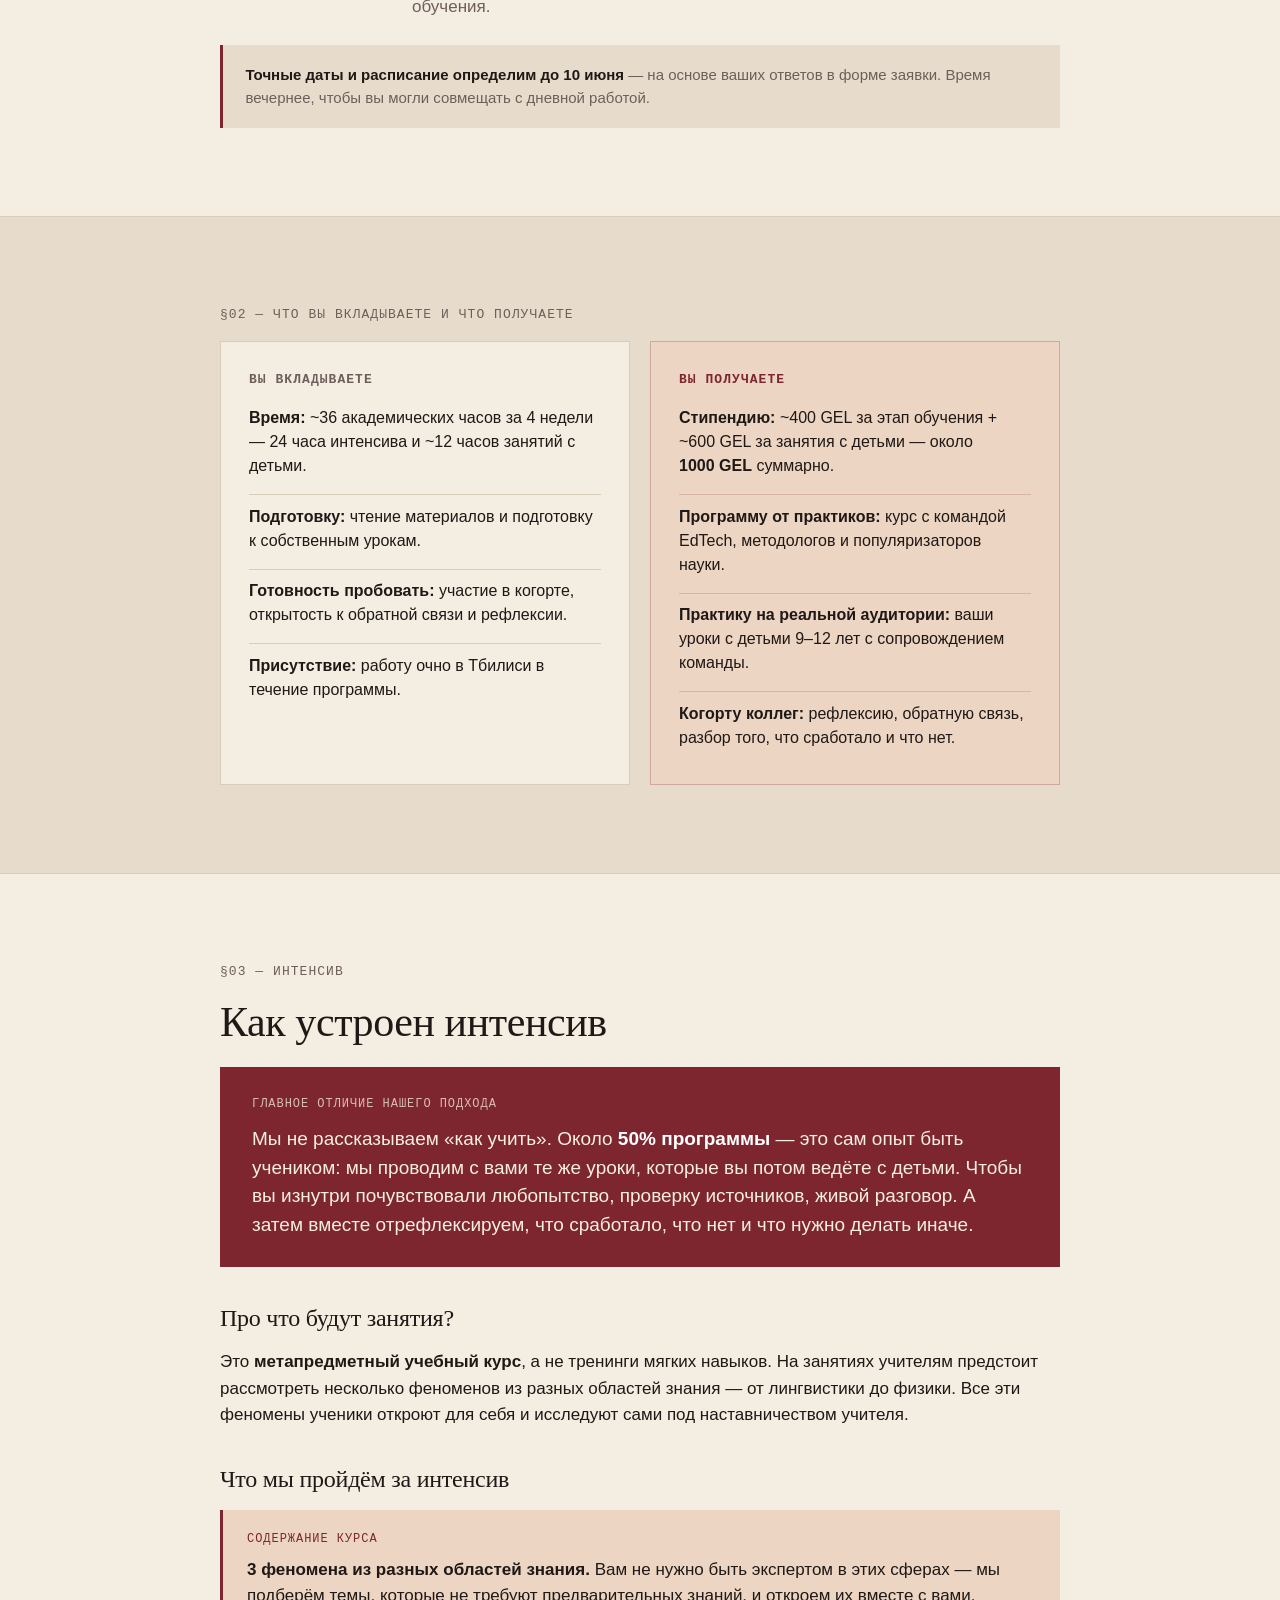
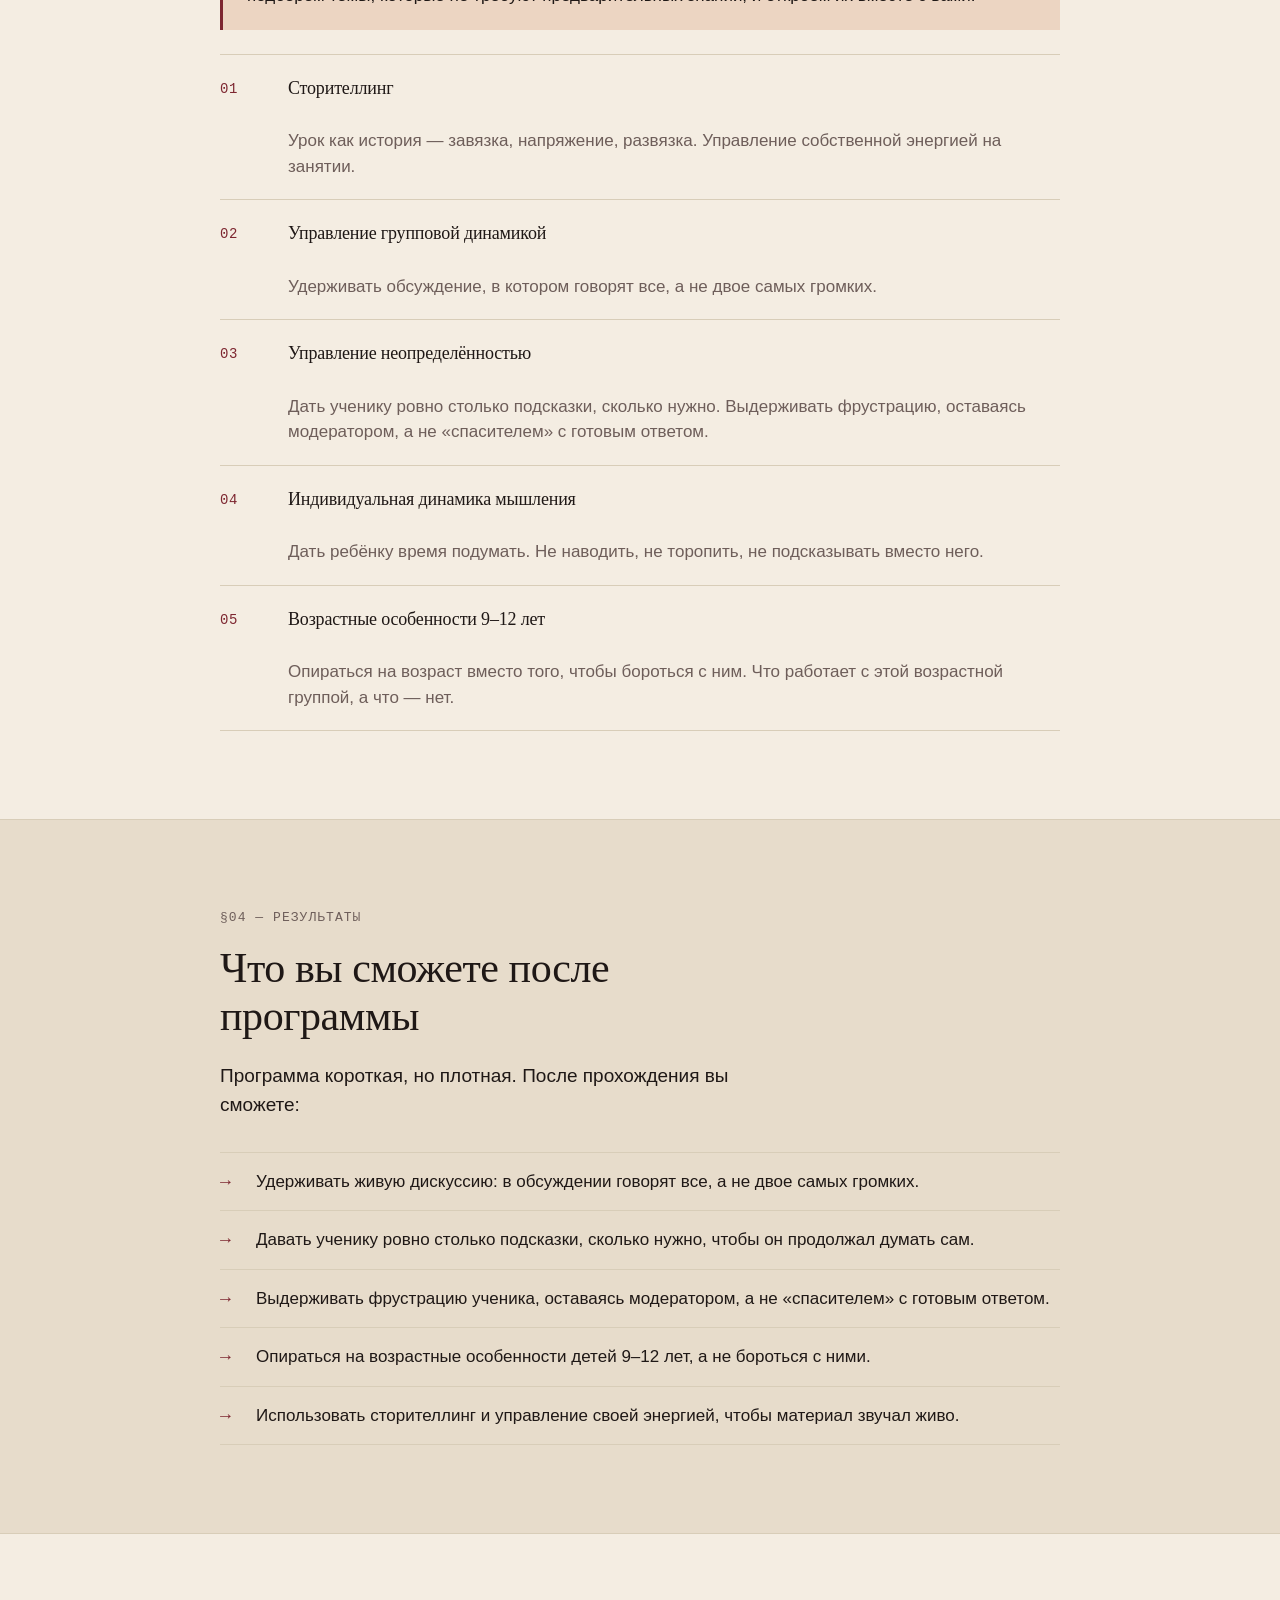
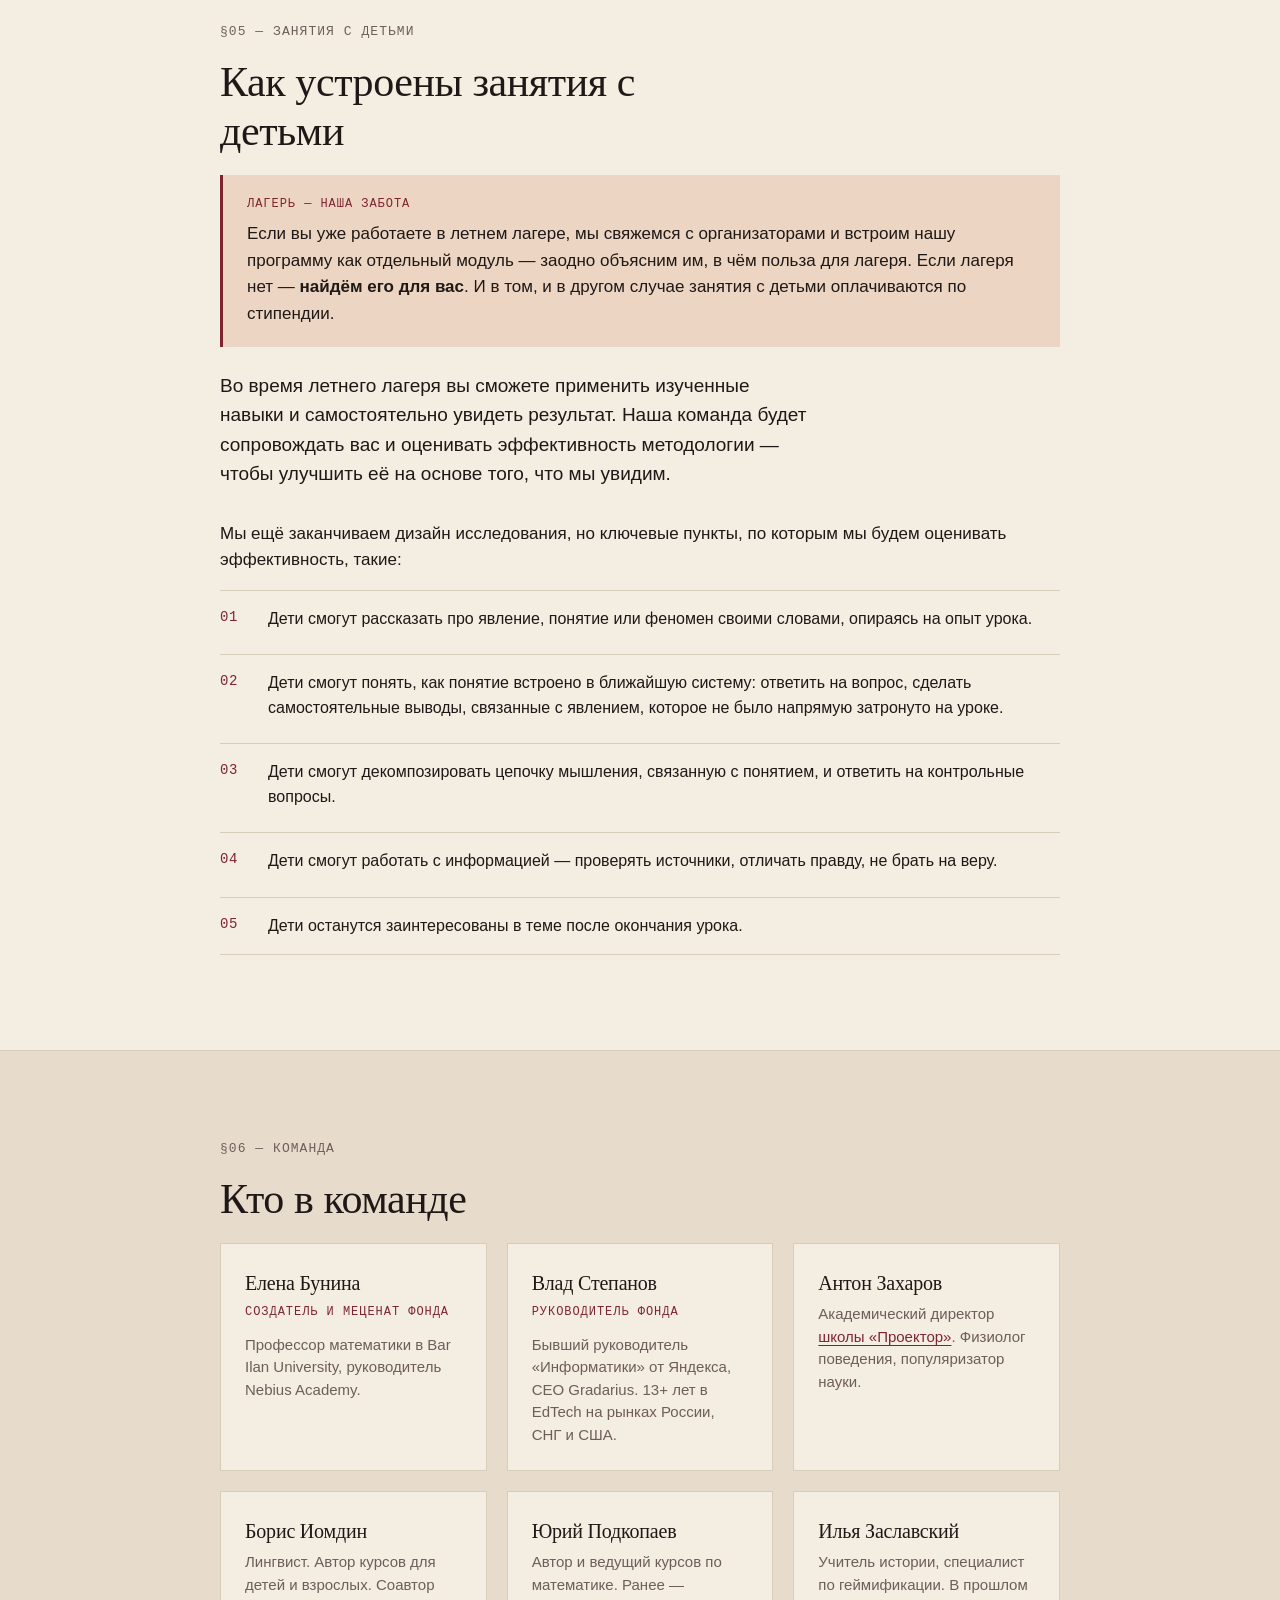
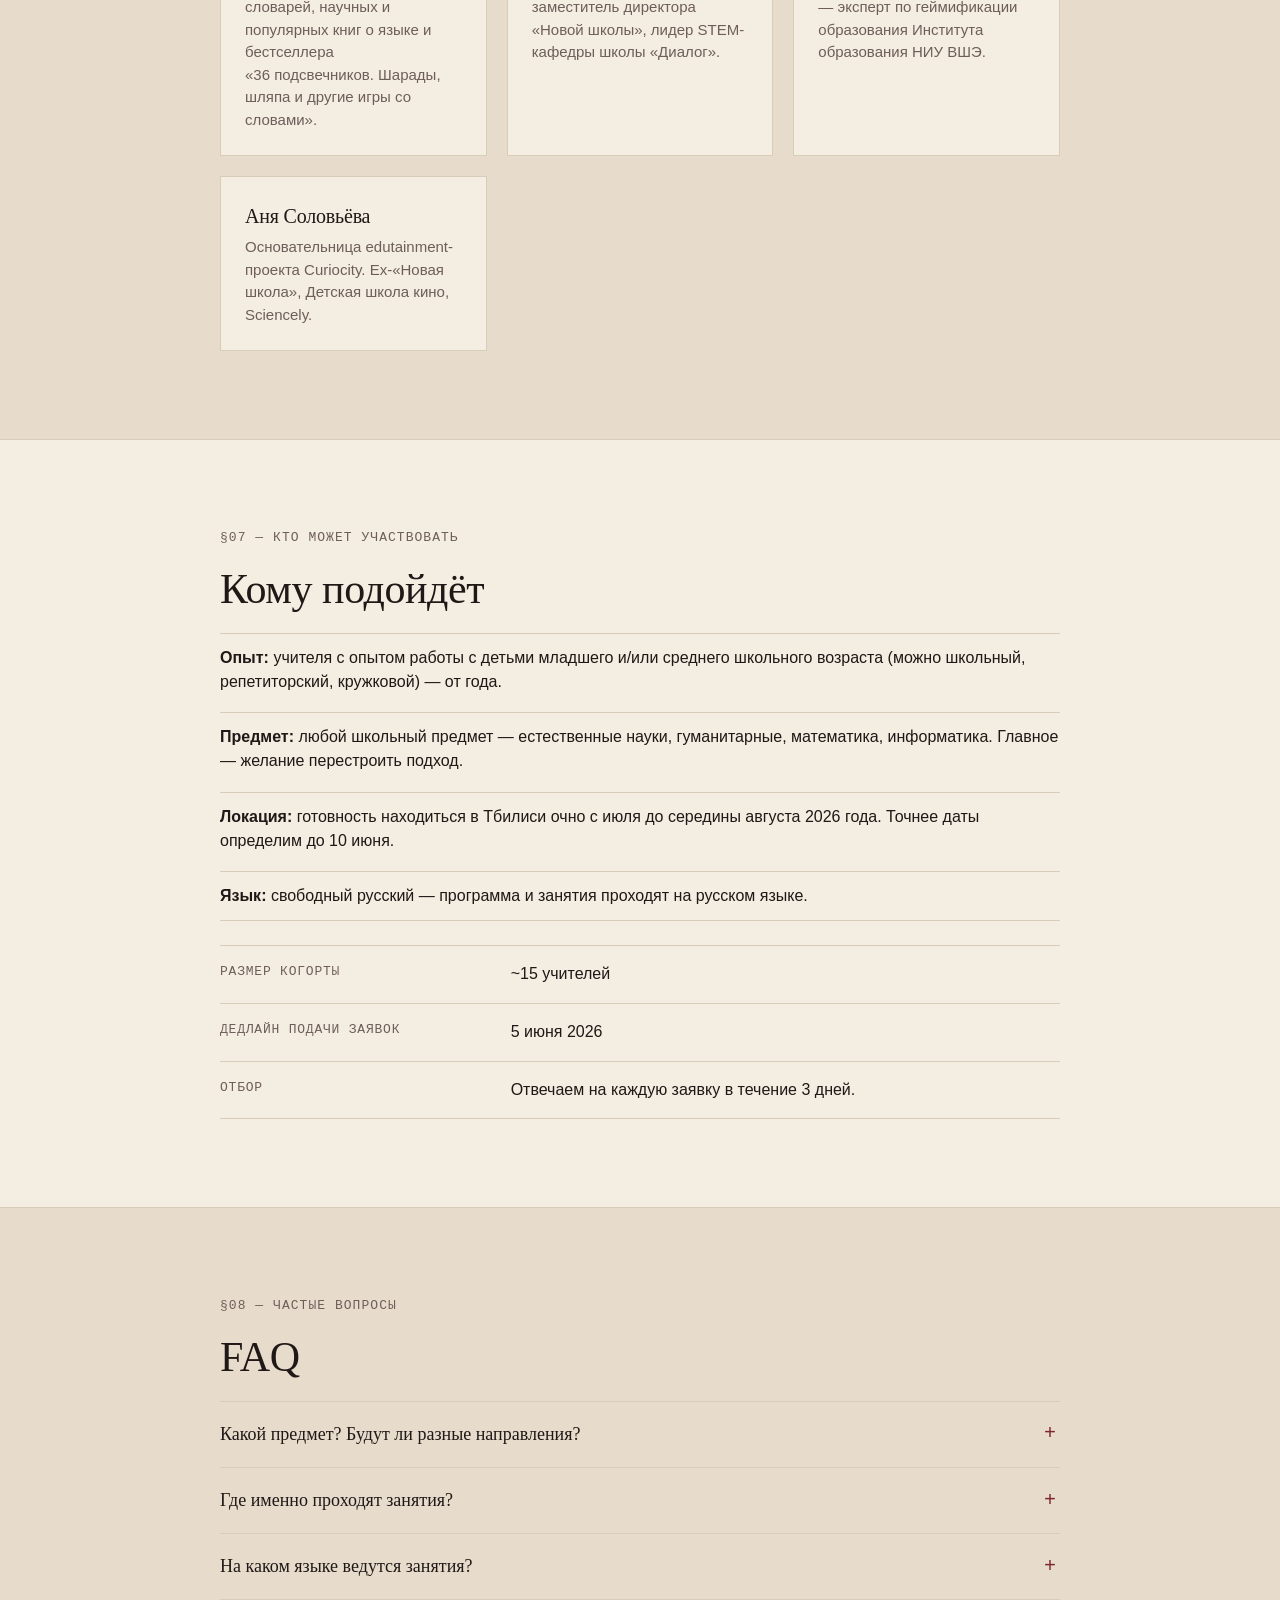
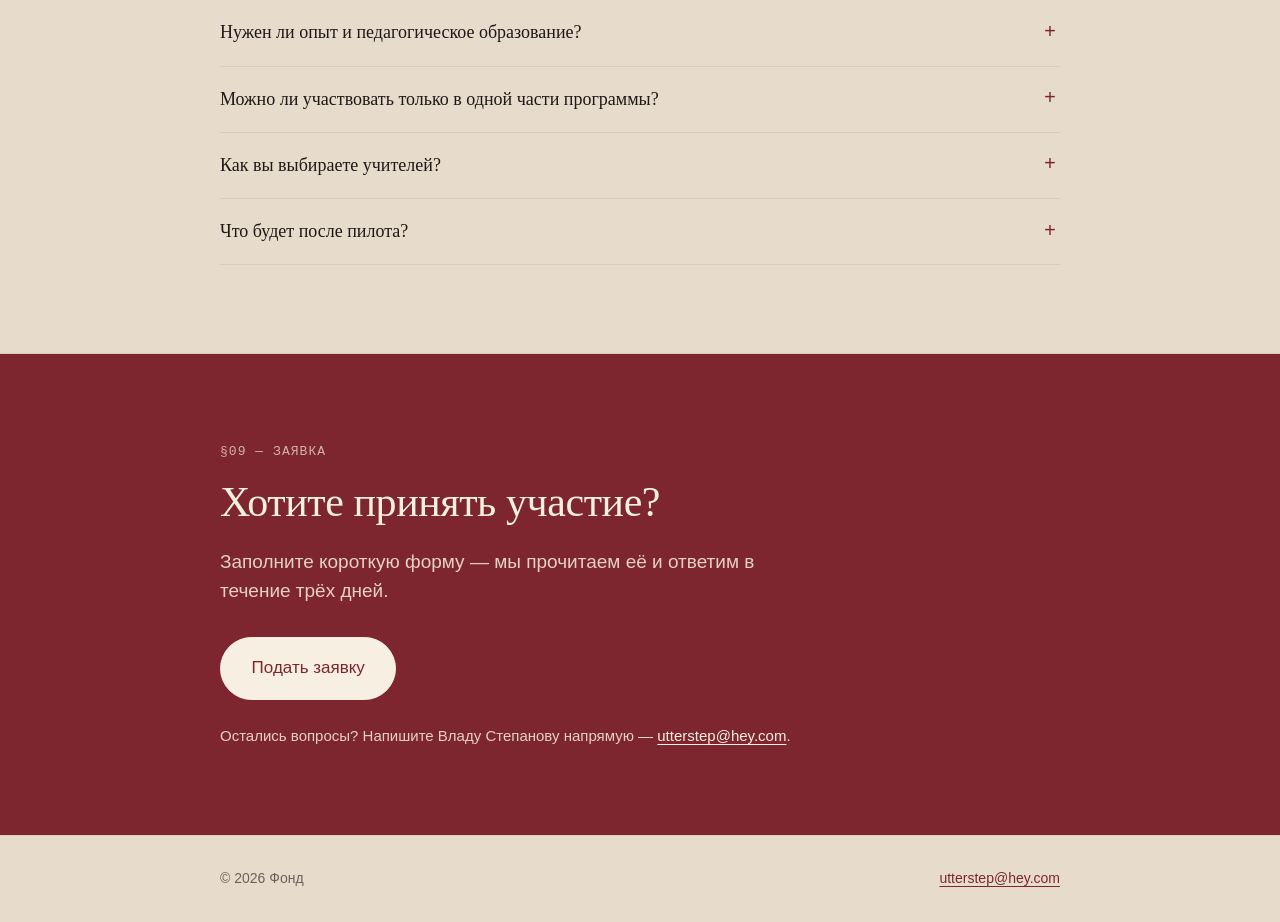
==== commit 52f85aa0: "Switch palette from sage/green to cream + burgundy Donor feedback flagged the green as dull. Swapped" ====
--- a/index.html
+++ b/index.html
@@ -16,7 +16,7 @@
   <!-- TODO: add og:image url when social-share image is ready -->
 
   <!-- Bump ?v=… when styles.css or script.js changes, to defeat browser cache -->
-  <link rel="stylesheet" href="styles.css?v=2026-05-25-2">
+  <link rel="stylesheet" href="styles.css?v=2026-06-05-1">
 </head>
 <body>
   <a class="skip-link" href="#main">Перейти к содержанию</a>
--- a/styles.css
+++ b/styles.css
@@ -1,14 +1,15 @@
 :root {
-  --bg: #eef0e6;
-  --bg-alt: #e3e7d8;
-  --bg-deep: #d6dcc6;
-  --ink: #1c2218;
-  --ink-muted: #5a6253;
-  --accent: #2f5e3a;
-  --accent-hover: #244a2c;
-  --accent-soft: #d6e2cf;
-  --rule: #c8cebb;
-  --shadow: 0 1px 0 rgba(28, 34, 24, 0.06);
+  --bg: #f4ede2;
+  --bg-alt: #e7dccb;
+  --bg-deep: #d4c2a4;
+  --ink: #1f1816;
+  --ink-muted: #6e5e5a;
+  --accent: #7d2630;
+  --accent-hover: #5d1923;
+  --accent-soft: #ecd5c2;
+  --rule: #d8cdb8;
+  --shadow: 0 1px 0 rgba(31, 24, 22, 0.06);
+  --on-accent: #f7efe1;
   --max-width: 920px;
   --side-pad: clamp(1.25rem, 5vw, 2.5rem);
   --radius: 0;
@@ -143,7 +144,7 @@
 
 .btn--primary {
   background: var(--accent);
-  color: #f6f8f1;
+  color: var(--on-accent);
   border-color: var(--accent);
 }
 .btn--primary:hover,
@@ -612,7 +613,7 @@
   margin: 1rem 0 2rem;
   padding: 1.75rem 2rem;
   background: var(--accent);
-  color: #f6f8f1;
+  color: var(--on-accent);
   border-radius: 0;
 }
 .key-distinction__label {
@@ -620,14 +621,14 @@
   font-size: 0.75rem;
   text-transform: uppercase;
   letter-spacing: 0.08em;
-  color: rgba(246, 248, 241, 0.75);
+  color: color-mix(in srgb, var(--on-accent) 75%, transparent);
   margin-bottom: 0.75rem;
 }
 .key-distinction__body {
   font-size: clamp(1.0625rem, 1rem + 0.3vw, 1.1875rem);
   line-height: 1.5;
   margin: 0;
-  color: #f6f8f1;
+  color: var(--on-accent);
 }
 .key-distinction strong { color: #fff; }
 
@@ -874,17 +875,17 @@
 /* Apply section */
 .section--apply {
   background: var(--accent);
-  color: #f6f8f1;
+  color: var(--on-accent);
   border-bottom: 0;
 }
-.section--apply .section-label { color: rgba(246, 248, 241, 0.7); }
-.section--apply .section-title { color: #f6f8f1; }
-.section--apply .section-lead { color: rgba(246, 248, 241, 0.85); }
+.section--apply .section-label { color: color-mix(in srgb, var(--on-accent) 70%, transparent); }
+.section--apply .section-title { color: var(--on-accent); }
+.section--apply .section-lead { color: color-mix(in srgb, var(--on-accent) 85%, transparent); }
 .apply__actions { margin: 2rem 0 1.5rem; }
 .section--apply .btn--primary {
-  background: #f6f8f1;
-  color: var(--accent);
-  border-color: #f6f8f1;
+  background: var(--on-accent);
+  color: var(--accent);
+  border-color: var(--on-accent);
 }
 .section--apply .btn--primary:hover,
 .section--apply .btn--primary:focus-visible {
@@ -894,9 +895,9 @@
 }
 .apply__contact {
   font-size: 0.9375rem;
-  color: rgba(246, 248, 241, 0.85);
-}
-.apply__contact .link { color: #f6f8f1; text-decoration: underline; text-underline-offset: 3px; }
+  color: color-mix(in srgb, var(--on-accent) 85%, transparent);
+}
+.apply__contact .link { color: var(--on-accent); text-decoration: underline; text-underline-offset: 3px; }
 
 /* Generic link */
 .link {
@@ -914,7 +915,7 @@
   bottom: clamp(1rem, 3vw, 2rem);
   z-index: 20;
   background: var(--accent);
-  color: #f6f8f1;
+  color: var(--on-accent);
   text-decoration: none;
   font-weight: 500;
   padding: 0.85em 1.4em;
